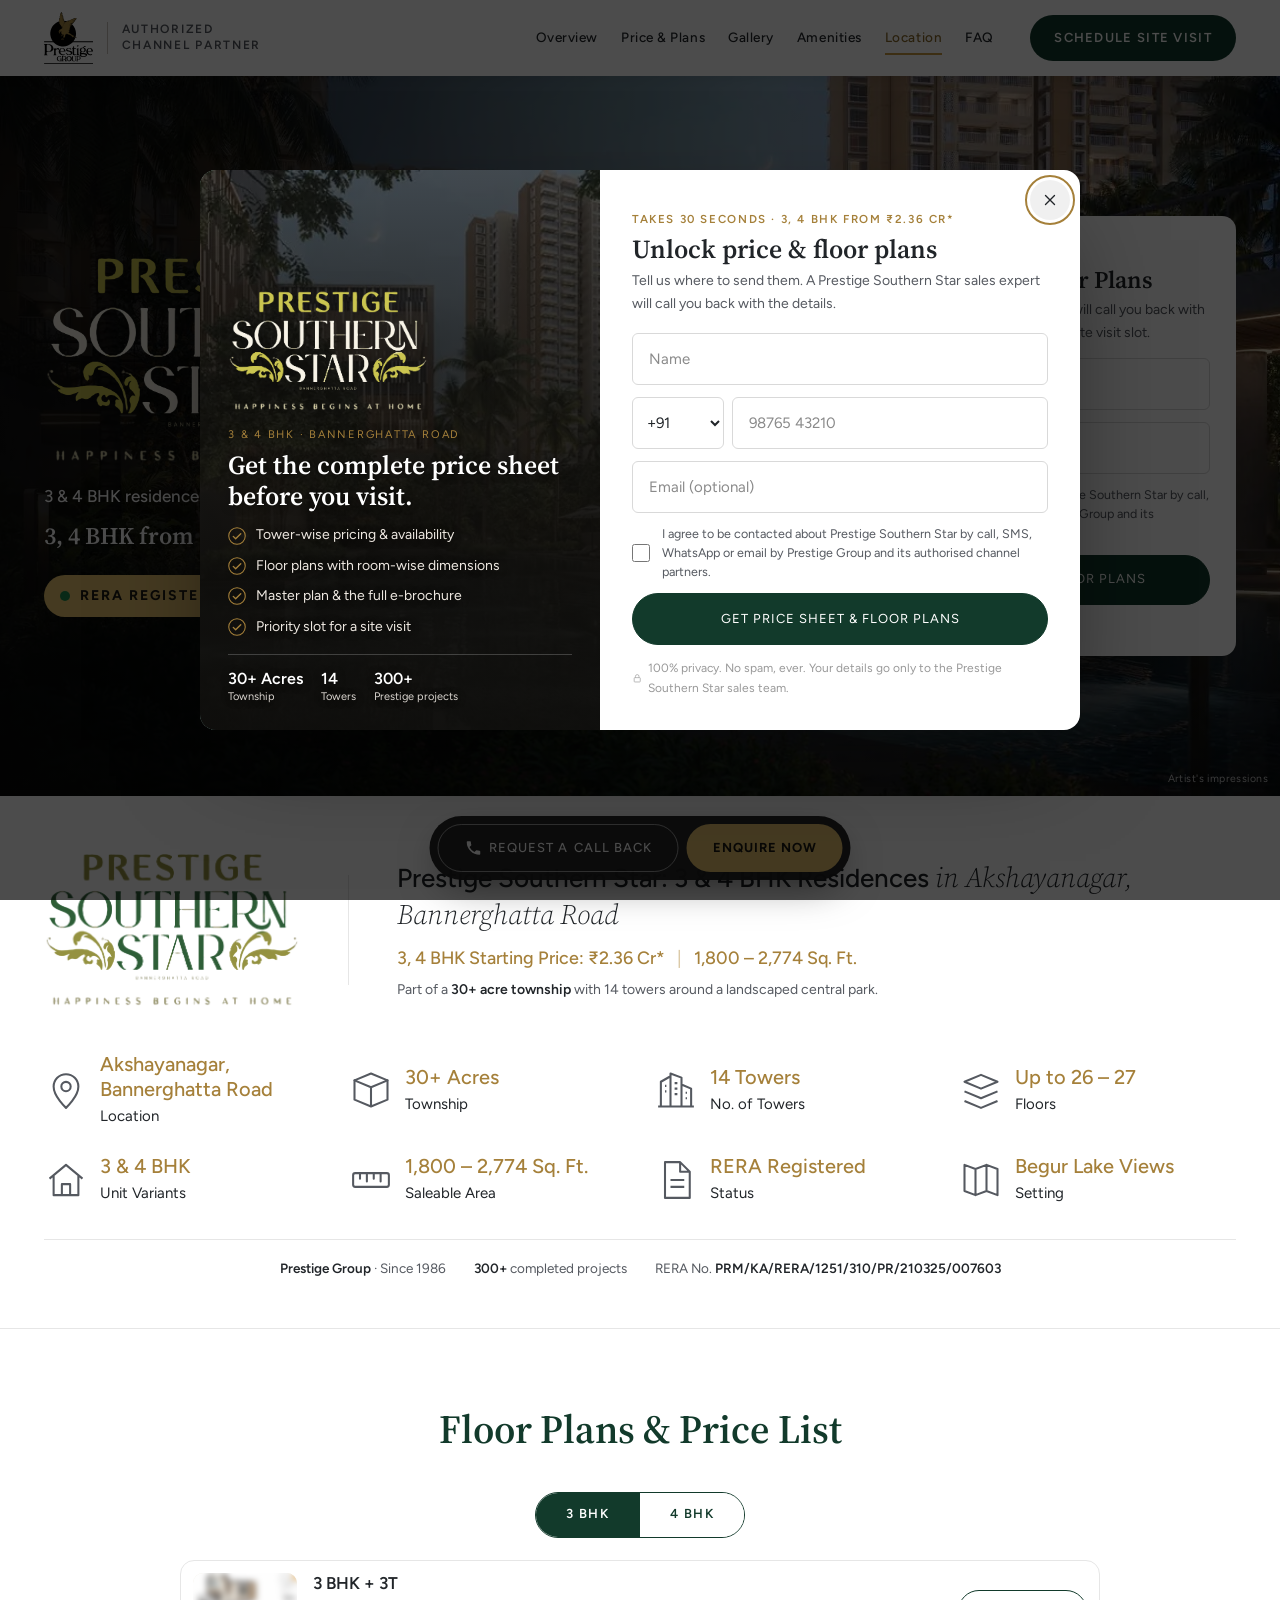
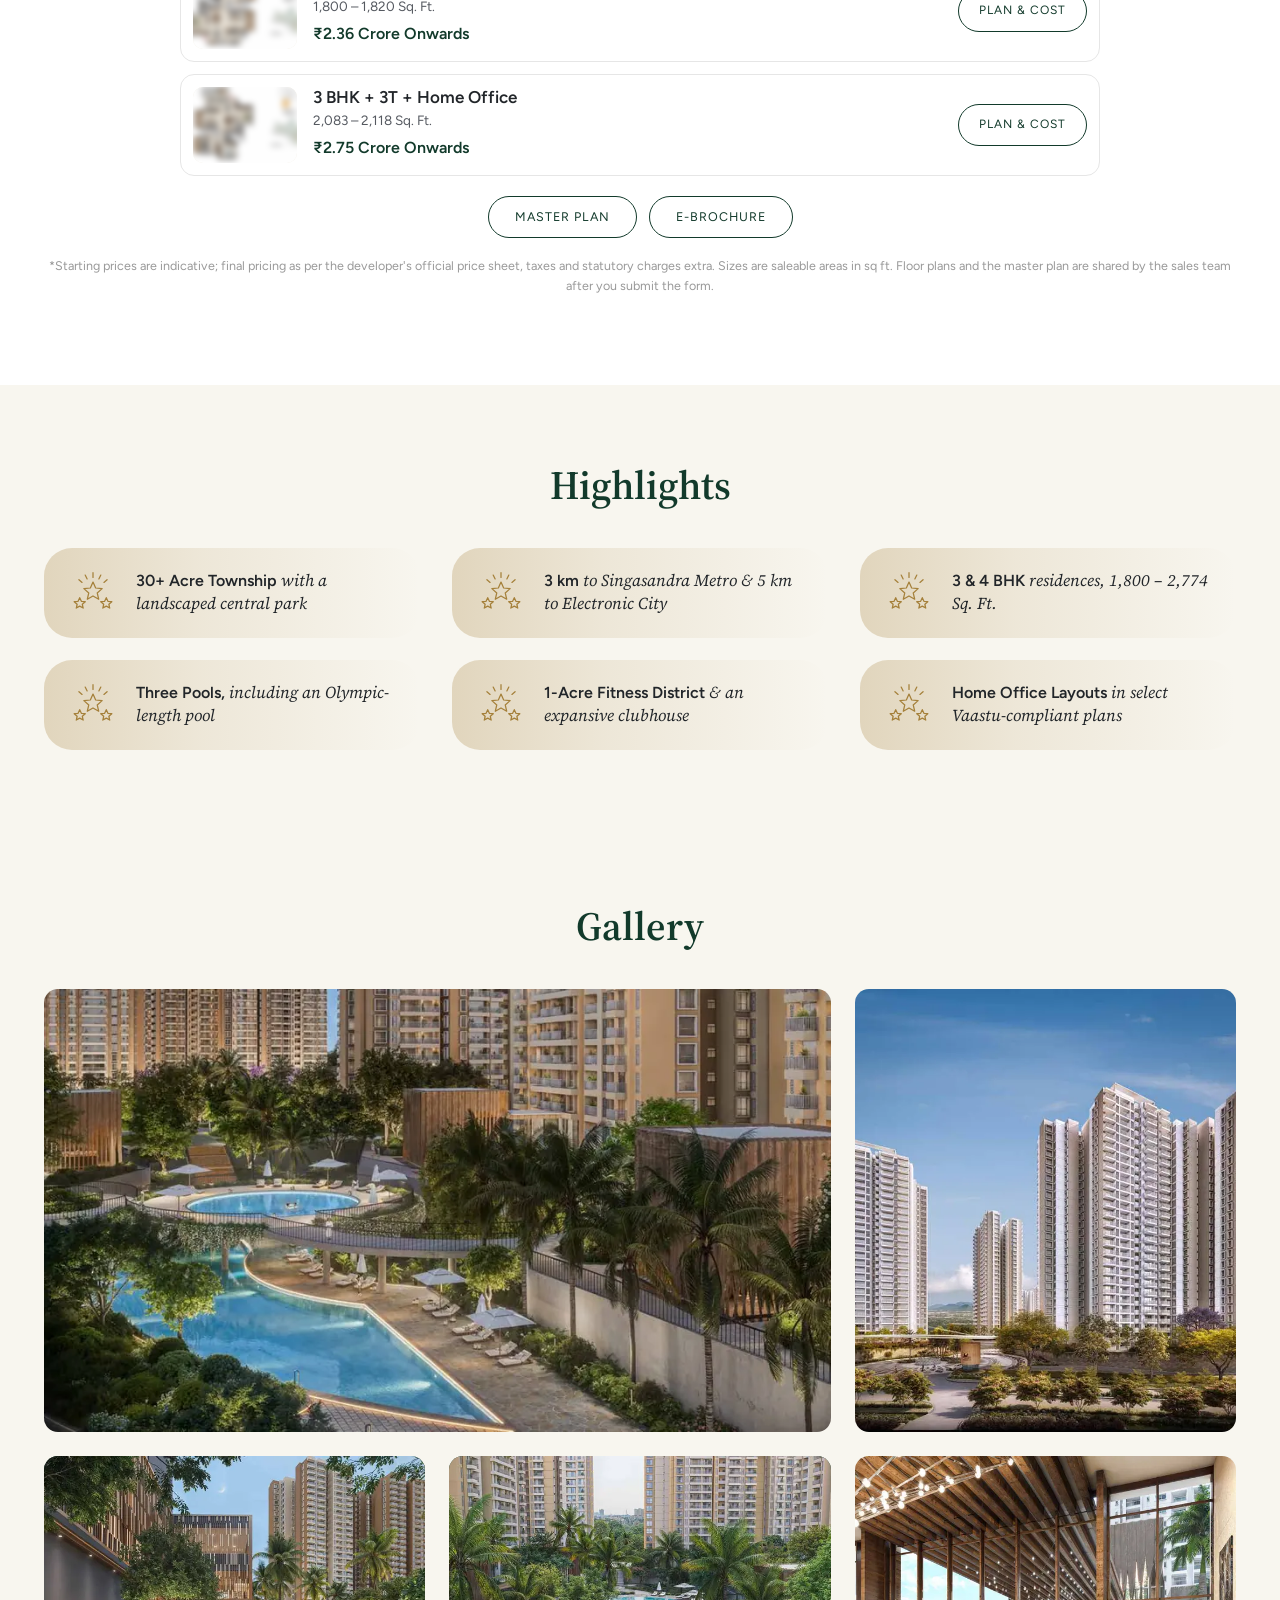
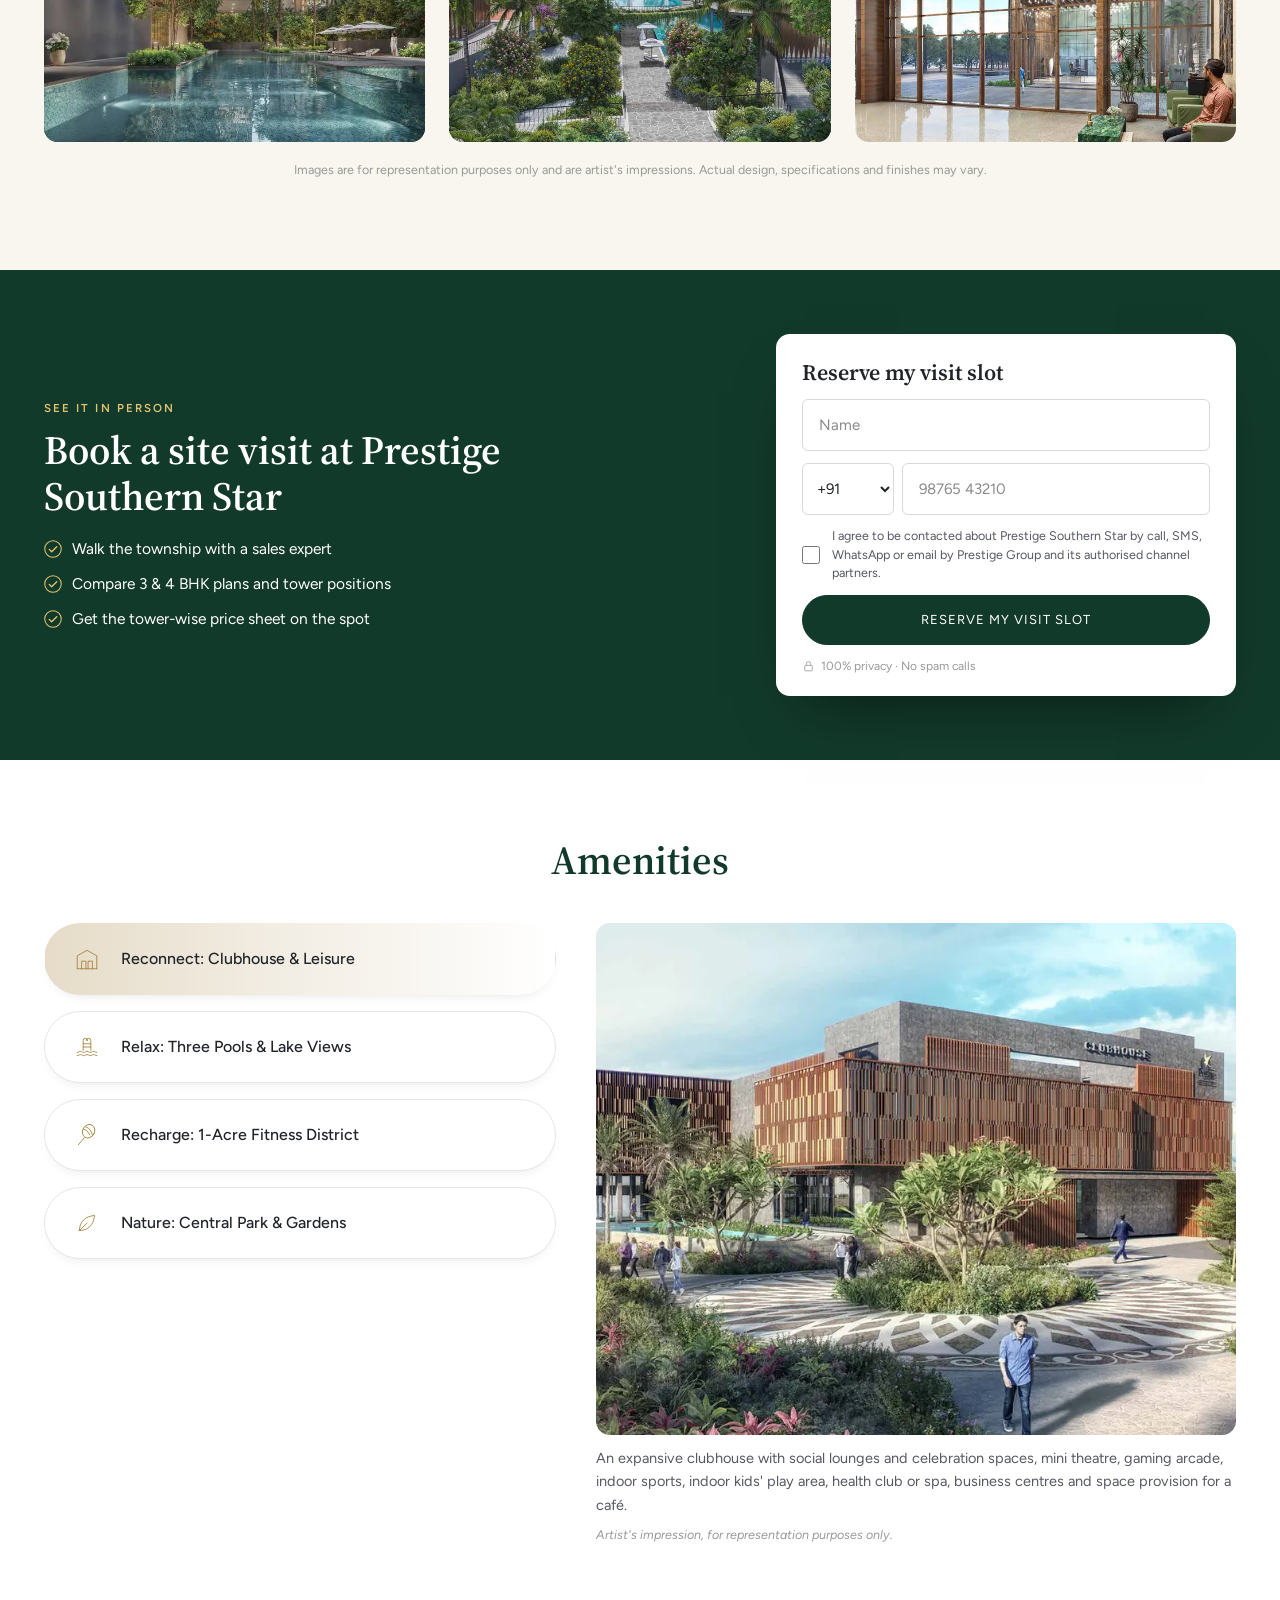
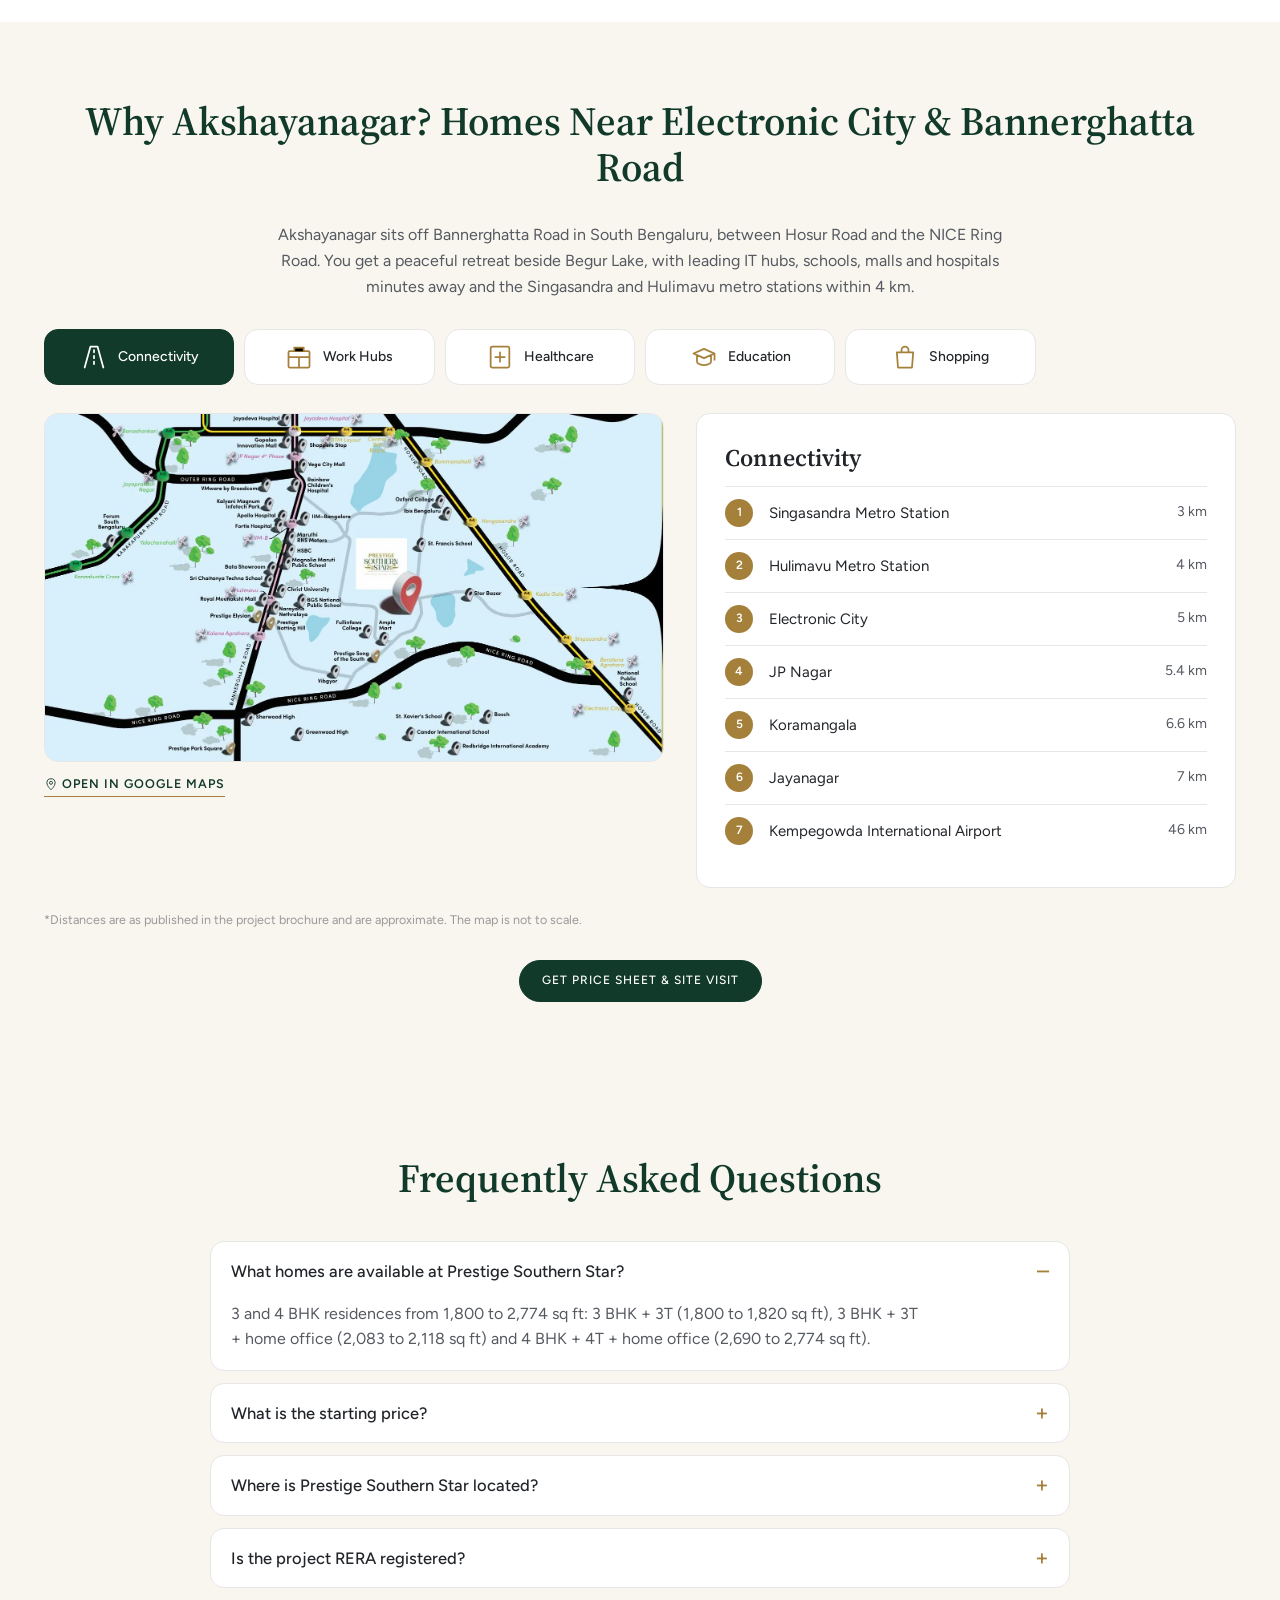
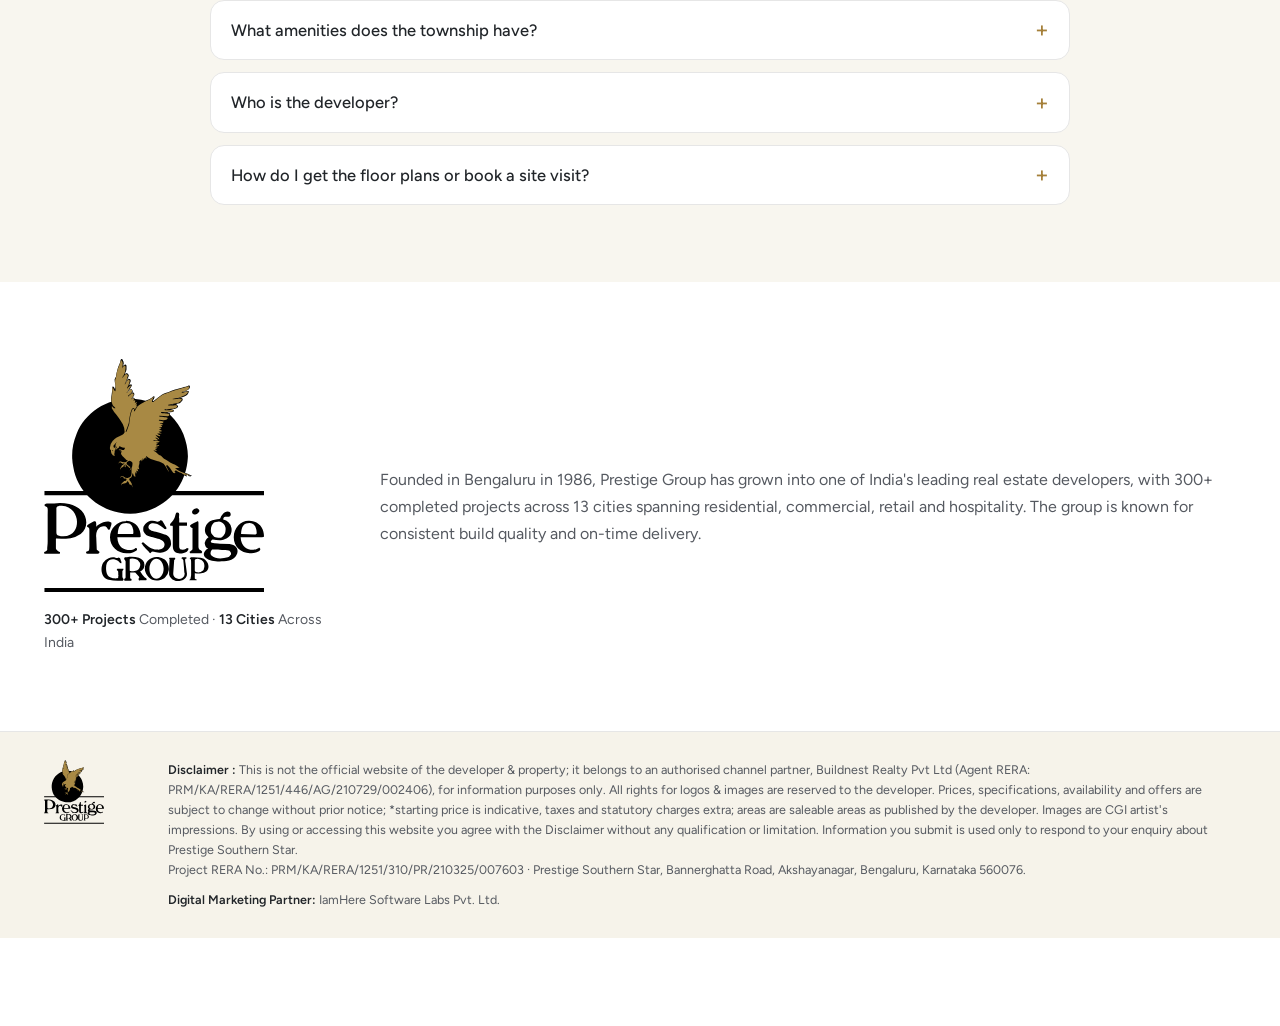
==== index.html @ 50185645 "Update configurations and pricing (3 units)" ====
<!DOCTYPE html>
<html lang="en-IN">
<head>
<meta charset="utf-8">
<meta name="viewport" content="width=device-width, initial-scale=1">
<title>Prestige Southern Star - Landing page</title>
<meta name="description" content="Prestige Southern Star: 3 and 4 BHK residences (1,800 – 2,774 sq ft) in a 30+ acre township at Akshayanagar, Bannerghatta Road, South Bengaluru. 14 towers, three pools and a one-acre fitness district. 3, 4 BHK from ₹2.36 Cr*. RERA registered.">
<meta name="theme-color" content="#123a2b">
<link rel="icon" type="image/png" sizes="32x32" href="assets/img/favicon-32x32.png">
<link rel="apple-touch-icon" sizes="180x180" href="assets/img/apple-touch-icon.png">
<meta property="og:type" content="website">
<meta property="og:title" content="Prestige Southern Star, Bannerghatta Road — 3 &amp; 4 BHK Residences">
<meta property="og:description" content="A 30+ acre township at Akshayanagar, Bannerghatta Road, by Prestige Group. 3, 4 BHK from ₹2.36 Cr*. RERA registered.">
<meta property="og:image" content="assets/img/hero-1.webp">
<meta name="twitter:card" content="summary_large_image">

<link rel="preconnect" href="https://fonts.googleapis.com">
<link rel="preconnect" href="https://fonts.gstatic.com" crossorigin>
<link href="https://fonts.googleapis.com/css2?family=Source+Serif+4:ital,opsz,wght@0,8..60,400;0,8..60,500;0,8..60,600;1,8..60,300;1,8..60,400&family=Figtree:wght@300;400;500;600&display=swap" rel="stylesheet">
<link rel="preload" as="image" href="assets/img/hero-1.webp">
<link rel="preload" as="image" href="assets/img/southern-star-logo-light-v12.webp">
<link rel="stylesheet" href="assets/css/styles.v12.css">

<script src="assets/js/config.js"></script>
<script>
  window.dataLayer = window.dataLayer || [];
  (function (id) {
    if (!id) return;
    (function(w,d,s,l,i){w[l]=w[l]||[];w[l].push({'gtm.start':new Date().getTime(),event:'gtm.js'});var f=d.getElementsByTagName(s)[0],j=d.createElement(s),dl=l!='dataLayer'?'&l='+l:'';j.async=true;j.src='https://www.googletagmanager.com/gtm.js?id='+i+dl;f.parentNode.insertBefore(j,f);})(window,document,'script','dataLayer',id);
  })(window.SS_CONFIG && window.SS_CONFIG.gtmId);
</script>

<script type="application/ld+json">
{
  "@context": "https://schema.org",
  "@type": "Residence",
  "name": "Prestige Southern Star",
  "description": "3 and 4 BHK residences by Prestige Group in a 30+ acre township at Akshayanagar, Bannerghatta Road, South Bengaluru.",
  "address": {"@type": "PostalAddress", "streetAddress": "Bannerghatta Road, Akshayanagar", "addressLocality": "Bengaluru", "addressRegion": "Karnataka", "postalCode": "560076", "addressCountry": "IN"}
}
</script>
<script type="application/ld+json">
{"@context": "https://schema.org", "@type": "FAQPage", "mainEntity": [{"@type": "Question", "name": "What homes are available at Prestige Southern Star?", "acceptedAnswer": {"@type": "Answer", "text": "3 and 4 BHK residences from 1,800 to 2,774 sq ft: 3 BHK + 3T (1,800 to 1,820 sq ft), 3 BHK + 3T + home office (2,083 to 2,118 sq ft) and 4 BHK + 4T + home office (2,690 to 2,774 sq ft)."}}, {"@type": "Question", "name": "What is the starting price?", "acceptedAnswer": {"@type": "Answer", "text": "3 BHK + 3T homes start at ₹2.36 Cr*, 3 BHK + 3T + home office at ₹2.75 Cr* and 4 BHK at ₹3.55 Cr*. Prices are indicative and exclude taxes and statutory charges. Ask for the tower-wise price sheet for the exact cost of a unit."}}, {"@type": "Question", "name": "Where is Prestige Southern Star located?", "acceptedAnswer": {"@type": "Answer", "text": "In Akshayanagar, off Bannerghatta Road, South Bengaluru. Singasandra Metro Station is 3 km away, Hulimavu Metro Station 4 km, Electronic City 5 km, JP Nagar 5.4 km and Koramangala 6.6 km, as per the project brochure."}}, {"@type": "Question", "name": "Is the project RERA registered?", "acceptedAnswer": {"@type": "Answer", "text": "Yes. The RERA registration number is PRM/KA/RERA/1251/310/PR/210325/007603."}}, {"@type": "Question", "name": "What amenities does the township have?", "acceptedAnswer": {"@type": "Answer", "text": "A landscaped central park, three swimming pools including an Olympic-length pool, an expansive clubhouse with a mini theatre and gaming arcade, and a one-acre fitness district with courts for tennis, badminton, squash, basketball and more."}}, {"@type": "Question", "name": "Who is the developer?", "acceptedAnswer": {"@type": "Answer", "text": "Prestige Estates Projects Limited (Prestige Group), founded in Bengaluru in 1986."}}, {"@type": "Question", "name": "How do I get the floor plans or book a site visit?", "acceptedAnswer": {"@type": "Answer", "text": "Submit the form on this page. The sales team will call you back, share the floor plans and price sheet, and fix a site visit slot that suits you."}}]}
</script>
</head>
<body>
<svg class="sprite" width="0" height="0" aria-hidden="true" focusable="false">
  <symbol id="i-pin" viewBox="0 0 24 24"><path d="M12 22s7-6.4 7-12a7 7 0 1 0-14 0c0 5.6 7 12 7 12z" fill="none" stroke="currentColor" stroke-width="1.5"/><circle cx="12" cy="10" r="2.6" fill="none" stroke="currentColor" stroke-width="1.5"/></symbol>
  <symbol id="i-phone" viewBox="0 0 24 24"><path fill="currentColor" d="M6.6 10.8a15.1 15.1 0 0 0 6.6 6.6l2.2-2.2c.3-.3.7-.4 1-.2 1.1.4 2.3.6 3.6.6.6 0 1 .4 1 1V20c0 .6-.4 1-1 1A17 17 0 0 1 3 4c0-.6.4-1 1-1h3.5c.6 0 1 .4 1 1 0 1.3.2 2.5.6 3.6.1.3 0 .7-.2 1z"/></symbol>
  <symbol id="i-wa" viewBox="0 0 24 24"><path fill="currentColor" d="M12 2a10 10 0 0 0-8.6 15.1L2 22l5-1.3A10 10 0 1 0 12 2zm0 18.2c-1.6 0-3.1-.4-4.4-1.2l-.3-.2-3 .8.8-2.9-.2-.3A8.2 8.2 0 1 1 12 20.2zm4.5-6.1c-.2-.1-1.5-.7-1.7-.8-.2-.1-.4-.1-.6.1l-.8 1c-.1.2-.3.2-.5.1a6.7 6.7 0 0 1-3.3-2.9c-.3-.4.2-.4.7-1.4.1-.2 0-.3 0-.5l-.8-1.8c-.2-.5-.4-.4-.6-.4h-.5c-.2 0-.5.1-.7.3-.2.3-.9.9-.9 2.2s.9 2.5 1 2.7c.1.2 1.8 2.8 4.4 3.9 1.6.7 2.3.8 3.1.6.5-.1 1.5-.6 1.7-1.2.2-.6.2-1.1.2-1.2-.1-.1-.3-.2-.5-.3z"/></symbol>
  <symbol id="i-lock" viewBox="0 0 24 24"><rect x="5" y="10" width="14" height="10" rx="1.5" fill="none" stroke="currentColor" stroke-width="1.5"/><path d="M8 10V7a4 4 0 0 1 8 0v3" fill="none" stroke="currentColor" stroke-width="1.5"/></symbol>
  <symbol id="i-check" viewBox="0 0 24 24"><circle cx="12" cy="12" r="11" fill="none" stroke="currentColor" stroke-width="1.4"/><path d="M7 12.5l3.2 3.2L17 9" fill="none" stroke="currentColor" stroke-width="1.8" stroke-linecap="round" stroke-linejoin="round"/></symbol>
  <symbol id="i-close" viewBox="0 0 24 24"><path d="M6 6l12 12M18 6L6 18" stroke="currentColor" stroke-width="1.8" stroke-linecap="round"/></symbol>
  <symbol id="i-school" viewBox="0 0 24 24"><path d="M3 9l9-4 9 4-9 4z M6 11v5c0 1.5 3 3 6 3s6-1.5 6-3v-5M21 9v6" fill="none" stroke="currentColor" stroke-width="1.5" stroke-linejoin="round"/></symbol>
  <symbol id="i-hospital" viewBox="0 0 24 24"><rect x="4" y="3" width="16" height="18" rx="1.5" fill="none" stroke="currentColor" stroke-width="1.5"/><path d="M12 8v8M8 12h8" stroke="currentColor" stroke-width="1.5" stroke-linecap="round"/></symbol>
  <symbol id="i-office" viewBox="0 0 24 24"><rect x="3" y="7" width="18" height="14" rx="1" fill="none" stroke="currentColor" stroke-width="1.5"/><path d="M8 7V4h8v3M3 12h18M12 12v9" stroke="currentColor" stroke-width="1.5"/></symbol>
  <symbol id="i-leisure" viewBox="0 0 24 24"><path d="M4 20c0-6 3.6-10 8-10s8 4 8 10M12 10V4M9 4h6" fill="none" stroke="currentColor" stroke-width="1.5" stroke-linecap="round" stroke-linejoin="round"/><path d="M4 20h16" stroke="currentColor" stroke-width="1.5" stroke-linecap="round"/></symbol>
  <symbol id="i-bag" viewBox="0 0 24 24"><path d="M5 8h14l-1 13H6z M9 8V6a3 3 0 0 1 6 0v2" fill="none" stroke="currentColor" stroke-width="1.5" stroke-linejoin="round"/></symbol>
  <symbol id="i-road" viewBox="0 0 24 24"><path d="M4 21L9 3h6l5 18M12 6v2M12 11v2M12 16v2" fill="none" stroke="currentColor" stroke-width="1.5" stroke-linecap="round" stroke-linejoin="round"/></symbol>
  <symbol id="i-stars" viewBox="0 0 64 64"><g fill="none" stroke="currentColor" stroke-width="1.6" stroke-linejoin="round" stroke-linecap="round"><path d="M32 18l3.4 7.6 8.3.8-6.3 5.5 1.9 8.1L32 35.8 24.7 40l1.9-8.1-6.3-5.5 8.3-.8z"/><path d="M15 38l2.1 4.6 5 .5-3.8 3.3 1.1 4.9L15 48.8l-4.4 2.5 1.1-4.9-3.8-3.3 5-.5zM49 38l2.1 4.6 5 .5-3.8 3.3 1.1 4.9L49 48.8l-4.4 2.5 1.1-4.9-3.8-3.3 5-.5z"/><path d="M32 6v6M22 9l2.5 5M42 9l-2.5 5M14 15l4 3.5M50 15l-4 3.5"/></g></symbol>
  <!-- key fact icons -->
  <symbol id="f-pin" viewBox="0 0 32 32"><g fill="none" stroke="currentColor" stroke-width="1.5" stroke-linejoin="round"><path d="M16 29s9-8.2 9-15.5a9 9 0 0 0-18 0C7 20.8 16 29 16 29z"/><circle cx="16" cy="13.5" r="3.4"/></g></symbol>
  <symbol id="f-area" viewBox="0 0 32 32"><g fill="none" stroke="currentColor" stroke-width="1.5" stroke-linecap="round" stroke-linejoin="round"><path d="M4 9l12-5 12 5-12 5z"/><path d="M4 9v14l12 5 12-5V9M16 14v14"/></g></symbol>
  <symbol id="f-units" viewBox="0 0 32 32"><g fill="none" stroke="currentColor" stroke-width="1.5" stroke-linejoin="round"><rect x="4" y="4" width="10" height="10" rx="1"/><rect x="18" y="4" width="10" height="10" rx="1"/><rect x="4" y="18" width="10" height="10" rx="1"/><rect x="18" y="18" width="10" height="10" rx="1"/></g></symbol>
  <symbol id="f-tower" viewBox="0 0 32 32"><g fill="none" stroke="currentColor" stroke-width="1.5" stroke-linejoin="round"><path d="M5 28V10l7-4v22M12 28V4l8 3v21M20 28V12l7 3v13M3 28h26"/><path d="M15 11h2M15 15h2M15 19h2M8 13h1M8 17h1M23 18h1M23 22h1"/></g></symbol>
  <symbol id="f-floors" viewBox="0 0 32 32"><g fill="none" stroke="currentColor" stroke-width="1.5" stroke-linejoin="round"><path d="M4 24l12 5 12-5M4 17l12 5 12-5M4 10l12-5 12 5-12 5z"/></g></symbol>
  <symbol id="f-home" viewBox="0 0 32 32"><g fill="none" stroke="currentColor" stroke-width="1.5" stroke-linejoin="round"><path d="M4 15L16 5l12 10M7 13v14h18V13"/><path d="M13 27v-8h6v8"/></g></symbol>
  <symbol id="f-crane" viewBox="0 0 32 32"><g fill="none" stroke="currentColor" stroke-width="1.5" stroke-linejoin="round" stroke-linecap="round"><path d="M9 29V5M5 29h10M9 5h19M9 9l4-4M28 5v6M26 11h4v4h-4z"/><path d="M9 13l4-4M9 17l4-4"/></g></symbol>
  <symbol id="f-key" viewBox="0 0 32 32"><g fill="none" stroke="currentColor" stroke-width="1.5" stroke-linejoin="round" stroke-linecap="round"><circle cx="11" cy="12" r="6"/><path d="M15.5 16.5L28 29M22 23l3-3M25 26l3-3"/></g></symbol>
  <symbol id="f-ruler" viewBox="0 0 32 32"><g fill="none" stroke="currentColor" stroke-width="1.5" stroke-linejoin="round" stroke-linecap="round"><rect x="3" y="11" width="26" height="10" rx="1.5"/><path d="M8 11v4M13 11v6M18 11v4M23 11v6"/></g></symbol>
  <symbol id="f-cal" viewBox="0 0 32 32"><g fill="none" stroke="currentColor" stroke-width="1.5" stroke-linejoin="round"><rect x="4" y="7" width="24" height="21" rx="2"/><path d="M4 13h24M10 4v6M22 4v6"/></g></symbol>
  <symbol id="f-doc" viewBox="0 0 32 32"><g fill="none" stroke="currentColor" stroke-width="1.5" stroke-linejoin="round"><path d="M8 3h11l7 7v19H8z M19 3v7h7"/><path d="M12 16h10M12 21h10"/></g></symbol>
  <symbol id="f-plan" viewBox="0 0 32 32"><g fill="none" stroke="currentColor" stroke-width="1.5" stroke-linejoin="round" stroke-linecap="round"><path d="M4 5l8 3 8-3 8 3v19l-8-3-8 3-8-3z M12 8v19M20 5v19"/></g></symbol>
  <!-- amenity icons -->
  <symbol id="a-pool" viewBox="0 0 48 48"><g fill="none" stroke="currentColor" stroke-width="1.6" stroke-linecap="round"><path d="M17 30V12a4 4 0 0 1 8 0M31 30V12a4 4 0 0 0-8 0M17 18h14M17 24h14"/><path d="M6 34c3 0 3-2 6-2s3 2 6 2 3-2 6-2 3 2 6 2 3-2 6-2 3 2 6 2M6 40c3 0 3-2 6-2s3 2 6 2 3-2 6-2 3 2 6 2 3-2 6-2 3 2 6 2"/></g></symbol>
  <symbol id="a-sport" viewBox="0 0 48 48"><g fill="none" stroke="currentColor" stroke-width="1.6" stroke-linecap="round"><ellipse cx="27" cy="17" rx="11" ry="13" transform="rotate(30 27 17)"/><path d="M19 29L8 42M22 9c6 2 11 8 12 15M18 13c4 1 9 5 11 11"/></g></symbol>
  <symbol id="a-club" viewBox="0 0 48 48"><g fill="none" stroke="currentColor" stroke-width="1.6" stroke-linecap="round" stroke-linejoin="round"><path d="M6 42V18l18-10 18 10v24M6 42h36M14 42V28h8v14M26 42V28h8v14"/></g></symbol>
  <symbol id="a-leaf" viewBox="0 0 48 48"><g fill="none" stroke="currentColor" stroke-width="1.6" stroke-linecap="round" stroke-linejoin="round"><path d="M10 38c0-16 10-26 28-28-2 18-12 28-28 28zm0 0l14-14"/></g></symbol>
  <symbol id="a-kids" viewBox="0 0 48 48"><g fill="none" stroke="currentColor" stroke-width="1.6" stroke-linecap="round" stroke-linejoin="round"><path d="M8 42l6-28h20l6 28M14 14l20 28M34 14L14 42"/><path d="M4 42h40"/></g></symbol>
</svg>
<a class="skip" href="#main">Skip to content</a>

<!-- ============ HEADER ============ -->
<header class="site-header" id="top">
  <div class="wrap header-inner">
    <a class="brand brand-lockup" href="#top" aria-label="Prestige Group, authorised channel partner, back to top">
      <img class="brand-logo" src="assets/img/prestige-logo.svg" width="48" height="51" alt="Prestige Group">
      <span class="brand-sep" aria-hidden="true"></span>
      <span class="brand-cp">Authorized<br>Channel Partner</span>
    </a>
    <nav class="site-nav" id="site-nav" aria-label="Page sections">
      <a href="#intro">Overview</a>
      <a href="#pricing">Price &amp; Plans</a>
      <a href="#gallery">Gallery</a>
      <a href="#amenities">Amenities</a>
      <a href="#location">Location</a>
      <a href="#faq">FAQ</a>
    </nav>
    <button class="nav-toggle" type="button" aria-controls="site-nav" aria-expanded="false" aria-label="Open menu"><span></span><span></span><span></span></button>
    <a class="phone-pill js-phone js-needs-phone" href="#" data-cta="header_call" hidden>
      <span class="flag" aria-hidden="true"><i></i><i></i><i></i></span>
      <span>+91 <span class="js-phone-text"></span></span>
    </a>
    <button class="hdr-visit js-open-enquiry" type="button" data-cta="header_site_visit" data-intent="site_visit"><span class="hv-long">Schedule Site Visit</span><span class="hv-short">Book Visit</span></button>
  </div>
</header>

<main id="main">

<!-- ============ BANNER ============ -->
<section class="banner hero" id="hero" aria-label="Prestige Southern Star">
  <img class="hero-slide" src="assets/img/hero-1.webp" srcset="assets/img/hero-1-900.webp 900w, assets/img/hero-1.webp 1804w" sizes="100vw" width="1804" height="1004" alt="Pool court and towers at Prestige Southern Star, artist's impression" fetchpriority="high">
  <img class="hero-slide" src="assets/img/hero-2.webp" srcset="assets/img/hero-2-900.webp 900w, assets/img/hero-2.webp 1920w" sizes="100vw" width="1920" height="1068" alt="Towers of Prestige Southern Star, artist's impression" loading="lazy">
  <img class="hero-slide" src="assets/img/hero-3.webp" srcset="assets/img/hero-3-900.webp 900w, assets/img/hero-3.webp 1803w" sizes="100vw" width="1803" height="1004" alt="Landscaped walkway between the towers, artist's impression" loading="lazy">
  <p class="hero-rep">Artist's impressions</p>
  <div class="hero-shade" aria-hidden="true"></div>
  <div class="wrap hero-grid">
    <div class="hero-copy">
      <div class="hero-mark hero-lockup"><img class="ss-logo ss-logo-hero" src="assets/img/southern-star-logo-light-v12.webp" width="1038" height="633" alt="Prestige Southern Star, Akshayanagar, Bannerghatta Road"></div>
      <p class="hero-line">3 &amp; 4 BHK residences · Akshayanagar, Bannerghatta Road</p>
      <p class="hero-price">3, 4 BHK from ₹2.36 Cr* · 1,800 – 2,774 Sq. Ft.</p>
      <p class="hero-eoi"><span class="hero-eoi-dot" aria-hidden="true"></span>RERA Registered · 30+ Acre Township</p>
    </div>
    <div class="hero-form">
      <p class="hf-tag">Takes 30 seconds</p>
      <p class="form-title">Get Price Sheet &amp; Floor Plans</p>
      <p class="form-lede">Share your details and a sales expert will call you back with tower-wise pricing, floor plans and a site visit slot.</p>
      <div class="js-form-slot" data-form-id="hero" data-submit-label="Get Price Sheet &amp; Floor Plans"></div>
      <p class="assure"><svg aria-hidden="true" width="13" height="13"><use href="#i-lock"/></svg> 100% privacy · No spam calls</p>
    </div>
  </div>
</section>

<!-- ============ INTRO + KEY FACTS ============ -->
<section class="intro-band" id="intro" aria-labelledby="hero-title">
  <div class="wrap">
    <div class="intro-top">
      <div class="intro-logo"><img class="ss-logo ss-logo-intro" src="assets/img/southern-star-logo-v12.webp" width="1038" height="633" alt="Prestige Southern Star logo"></div>
      <div class="intro-text">
        <h1 id="hero-title">Prestige Southern Star: 3 &amp; 4 BHK Residences <em>in Akshayanagar, Bannerghatta Road</em></h1>
        <p class="intro-price">3, 4 BHK Starting Price: ₹2.36 Cr* <i aria-hidden="true">|</i> 1,800 – 2,774 Sq. Ft.</p>
        <p class="intro-aka">Part of a <strong>30+ acre township</strong> with 14 towers around a landscaped central park.</p>
      </div>
    </div>
    <ul class="kf-grid">
      <li><svg aria-hidden="true" width="44" height="44"><use href="#f-pin"/></svg><div><strong>Akshayanagar, Bannerghatta Road</strong><span>Location</span></div></li>
      <li><svg aria-hidden="true" width="44" height="44"><use href="#f-area"/></svg><div><strong>30+ Acres</strong><span>Township</span></div></li>
      <li><svg aria-hidden="true" width="44" height="44"><use href="#f-tower"/></svg><div><strong>14 Towers</strong><span>No. of Towers</span></div></li>
      <li><svg aria-hidden="true" width="44" height="44"><use href="#f-floors"/></svg><div><strong>Up to 26 – 27</strong><span>Floors</span></div></li>
      <li><svg aria-hidden="true" width="44" height="44"><use href="#f-home"/></svg><div><strong>3 &amp; 4 BHK</strong><span>Unit Variants</span></div></li>
      <li><svg aria-hidden="true" width="44" height="44"><use href="#f-ruler"/></svg><div><strong>1,800 – 2,774 Sq. Ft.</strong><span>Saleable Area</span></div></li>
      <li><svg aria-hidden="true" width="44" height="44"><use href="#f-doc"/></svg><div><strong>RERA Registered</strong><span>Status</span></div></li>
      <li><svg aria-hidden="true" width="44" height="44"><use href="#f-plan"/></svg><div><strong>Begur Lake Views</strong><span>Setting</span></div></li>
    </ul>
    <p class="ss-trust"><span><strong>Prestige Group</strong> · Since 1986</span><span><strong>300+</strong> completed projects</span><span>RERA No. <strong>PRM/KA/RERA/1251/310/PR/210325/007603</strong></span></p>
  </div>
</section>

<!-- ============ FLOOR PLANS & PRICE LIST ============ -->
<section class="section pricing" id="pricing" aria-labelledby="pricing-title">
  <div class="wrap">
    <h2 id="pricing-title" class="display center">Floor Plans &amp; Price List</h2>
    <div class="seg" role="tablist" aria-label="Configuration">
      <button class="seg-tab is-active" type="button" role="tab" aria-selected="true" aria-controls="cfg-3bhk" id="tab-3bhk" data-cta="pricing_tab_3bhk">3 BHK</button>
      <button class="seg-tab" type="button" role="tab" aria-selected="false" aria-controls="cfg-4bhk" id="tab-4bhk" data-cta="pricing_tab_4bhk">4 BHK</button>
    </div>
    <div class="cr-list" id="cfg-3bhk" role="tabpanel" aria-labelledby="tab-3bhk">
        <div class="cr">
          <button class="cr-img js-open-enquiry" type="button" data-cta="pricing_3bhk3t_img" data-intent="floor_plan" data-config="3 BHK + 3T" aria-label="Get the 3 BHK + 3T floor plan"><img src="assets/img/plan-3bhk-premia.webp" width="900" height="550" loading="lazy" decoding="async" alt=""></button>
          <div class="cr-txt"><h3>3 BHK + 3T</h3><p>1,800 – 1,820 Sq. Ft.</p><p class="cr-price amt">₹2.36 Crore Onwards</p></div>
          <button class="btn-outline js-open-enquiry" type="button" data-cta="pricing_3bhk3t" data-intent="floor_plan" data-config="3 BHK + 3T">Plan &amp; Cost</button>
        </div>
        <div class="cr">
          <button class="cr-img js-open-enquiry" type="button" data-cta="pricing_3bhk3tho_img" data-intent="floor_plan" data-config="3 BHK + 3T + Home Office" aria-label="Get the 3 BHK + 3T + Home Office floor plan"><img src="assets/img/plan-3bhk-ultima.webp" width="900" height="550" loading="lazy" decoding="async" alt=""></button>
          <div class="cr-txt"><h3>3 BHK + 3T + Home Office</h3><p>2,083 – 2,118 Sq. Ft.</p><p class="cr-price amt">₹2.75 Crore Onwards</p></div>
          <button class="btn-outline js-open-enquiry" type="button" data-cta="pricing_3bhk3tho" data-intent="floor_plan" data-config="3 BHK + 3T + Home Office">Plan &amp; Cost</button>
        </div>
    </div>
    <div class="cr-list" id="cfg-4bhk" role="tabpanel" aria-labelledby="tab-4bhk" hidden>
        <div class="cr">
          <button class="cr-img js-open-enquiry" type="button" data-cta="pricing_4bhk4tho_img" data-intent="floor_plan" data-config="4 BHK + 4T + Home Office" aria-label="Get the 4 BHK + 4T + Home Office floor plan"><img src="assets/img/plan-4bhk.webp" width="900" height="550" loading="lazy" decoding="async" alt=""></button>
          <div class="cr-txt"><h3>4 BHK + 4T + Home Office</h3><p>2,690 – 2,774 Sq. Ft.</p><p class="cr-price amt">₹3.55 Crore Onwards</p></div>
          <button class="btn-outline js-open-enquiry" type="button" data-cta="pricing_4bhk4tho" data-intent="floor_plan" data-config="4 BHK + 4T + Home Office">Plan &amp; Cost</button>
        </div>
    </div>
    <div class="cr-links">
      <button class="btn-outline js-open-enquiry" type="button" data-cta="pricing_master" data-intent="price">Master Plan</button>
      <button class="btn-outline js-open-enquiry" type="button" data-cta="pricing_brochure" data-intent="brochure">E-Brochure</button>
    </div>
    <p class="fineprint center">*Starting prices are indicative; final pricing as per the developer's official price sheet, taxes and statutory charges extra. Sizes are saleable areas in sq ft. Floor plans and the master plan are shared by the sales team after you submit the form.</p>
  </div>
</section>

<!-- ============ HIGHLIGHTS ============ -->
<section class="section highlights" id="highlights" aria-labelledby="hl-title">
  <div class="wrap">
    <h2 id="hl-title" class="display center">Highlights</h2>
    <ul class="hl-grid">
      <li><svg aria-hidden="true" width="58" height="58"><use href="#i-stars"/></svg><p><strong>30+ Acre Township</strong> <em>with a landscaped central park</em></p></li>
      <li><svg aria-hidden="true" width="58" height="58"><use href="#i-stars"/></svg><p><strong>3 km</strong> <em>to Singasandra Metro &amp; 5 km to Electronic City</em></p></li>
      <li><svg aria-hidden="true" width="58" height="58"><use href="#i-stars"/></svg><p><strong>3 &amp; 4 BHK</strong> <em>residences, 1,800 – 2,774 Sq. Ft.</em></p></li>
      <li><svg aria-hidden="true" width="58" height="58"><use href="#i-stars"/></svg><p><strong>Three Pools,</strong> <em>including an Olympic-length pool</em></p></li>
      <li><svg aria-hidden="true" width="58" height="58"><use href="#i-stars"/></svg><p><strong>1-Acre Fitness District</strong> <em>&amp; an expansive clubhouse</em></p></li>
      <li><svg aria-hidden="true" width="58" height="58"><use href="#i-stars"/></svg><p><strong>Home Office Layouts</strong> <em>in select Vaastu-compliant plans</em></p></li>
    </ul>
  </div>
</section>

<!-- ============ GALLERY ============ -->
<section class="section gallery-sec" id="gallery" aria-labelledby="gallery-title">
  <div class="wrap">
    <h2 id="gallery-title" class="display center">Gallery</h2>
    <div class="g-grid">
      <button class="js-lightbox" type="button" data-full="assets/img/g-central.webp" data-caption="Central amenities view · Artist's impression"><img src="assets/img/g-central-900.webp" width="900" height="506" loading="lazy" decoding="async" alt="Central amenities court with pools, artist's impression"></button>
      <button class="js-lightbox" type="button" data-full="assets/img/g-entrance.webp" data-caption="Entrance view · Artist's impression"><img src="assets/img/g-entrance-900.webp" width="900" height="506" loading="lazy" decoding="async" alt="Entrance view of the towers, artist's impression"></button>
      <button class="js-lightbox" type="button" data-full="assets/img/g-pool.webp" data-caption="Swimming pool view · Artist's impression"><img src="assets/img/g-pool-900.webp" width="900" height="506" loading="lazy" decoding="async" alt="Swimming pool with the towers behind, artist's impression"></button>
      <button class="js-lightbox" type="button" data-full="assets/img/g-landscape.webp" data-caption="Central landscape view · Artist's impression"><img src="assets/img/g-landscape-900.webp" width="900" height="506" loading="lazy" decoding="async" alt="Central landscape between the towers, artist's impression"></button>
      <button class="js-lightbox" type="button" data-full="assets/img/g-lobby.webp" data-caption="Triple-height entrance lobby · Artist's impression"><img src="assets/img/g-lobby-900.webp" width="900" height="506" loading="lazy" decoding="async" alt="Triple-height entrance lobby, artist's impression"></button>
    </div>
    <p class="fineprint center">Images are for representation purposes only and are artist's impressions. Actual design, specifications and finishes may vary.</p>
  </div>
</section>

<!-- ============ SITE VISIT BAND ============ -->
<section class="ss-visit" id="site-visit" aria-labelledby="visit-title">
  <div class="wrap ss-visit-grid">
    <div class="ss-visit-copy">
      <p class="ss-eyebrow">See it in person</p>
      <h2 id="visit-title" class="display">Book a site visit at Prestige Southern Star</h2>
      <ul class="ss-ticks">
        <li><svg aria-hidden="true" width="18" height="18"><use href="#i-check"/></svg>Walk the township with a sales expert</li>
        <li><svg aria-hidden="true" width="18" height="18"><use href="#i-check"/></svg>Compare 3 &amp; 4 BHK plans and tower positions</li>
        <li><svg aria-hidden="true" width="18" height="18"><use href="#i-check"/></svg>Get the tower-wise price sheet on the spot</li>
      </ul>
    </div>
    <div class="ss-visit-form">
      <p class="form-title">Reserve my visit slot</p>
      <div class="js-form-slot" data-form-id="visit" data-submit-label="Reserve My Visit Slot"></div>
      <p class="assure"><svg aria-hidden="true" width="13" height="13"><use href="#i-lock"/></svg> 100% privacy · No spam calls</p>
    </div>
  </div>
</section>

<!-- ============ AMENITIES ============ -->
<section class="section amenities" id="amenities" aria-labelledby="amenities-title">
  <div class="wrap">
    <h2 id="amenities-title" class="display center">Amenities</h2>
    <div class="am-split">
      <ul class="am-tabs" role="tablist" aria-label="Amenity groups">
        <li><button class="am-tab is-active" type="button" role="tab" aria-selected="true" data-target="am-club"><span class="am-ic"><svg aria-hidden="true" width="26" height="26"><use href="#a-club"/></svg></span>Reconnect: Clubhouse &amp; Leisure</button></li>
        <li><button class="am-tab" type="button" role="tab" aria-selected="false" data-target="am-relax"><span class="am-ic"><svg aria-hidden="true" width="26" height="26"><use href="#a-pool"/></svg></span>Relax: Three Pools &amp; Lake Views</button></li>
        <li><button class="am-tab" type="button" role="tab" aria-selected="false" data-target="am-sport"><span class="am-ic"><svg aria-hidden="true" width="26" height="26"><use href="#a-sport"/></svg></span>Recharge: 1-Acre Fitness District</button></li>
        <li><button class="am-tab" type="button" role="tab" aria-selected="false" data-target="am-green"><span class="am-ic"><svg aria-hidden="true" width="26" height="26"><use href="#a-leaf"/></svg></span>Nature: Central Park &amp; Gardens</button></li>
      </ul>
      <div class="am-panels">
        <figure class="am-panel is-active" id="am-club" role="tabpanel"><img src="assets/img/amenity-club.webp" width="1400" height="644" loading="lazy" decoding="async" alt="Clubhouse at Prestige Southern Star, artist's impression"><figcaption>An expansive clubhouse with social lounges and celebration spaces, mini theatre, gaming arcade, indoor sports, indoor kids' play area, health club or spa, business centres and space provision for a café. <span class="am-rep">Artist's impression, for representation purposes only.</span></figcaption></figure>
        <figure class="am-panel" id="am-relax" role="tabpanel" hidden><img src="assets/img/amenity-pool.webp" width="1400" height="699" loading="lazy" decoding="async" alt="Pool deck with the Olympic-length pool, artist's impression"><figcaption>An Olympic-length pool, a temperature-controlled pool with deck and a kids' pool with a glass floor, with views of Begur Lake and triple-height lobbies flanked by water bodies. <span class="am-rep">Artist's impression, for representation purposes only.</span></figcaption></figure>
        <figure class="am-panel" id="am-sport" role="tabpanel" hidden><img src="assets/img/amenity-sport.webp" width="1252" height="705" loading="lazy" decoding="async" alt="Sports courts set in tree cover, artist's impression"><figcaption>Badminton, squash and table tennis, tennis, basketball, volleyball, mini football and a cricket pitch, yoga and aerobics room, skating rink, outdoor gymnasium and a cycling track. <span class="am-rep">Artist's impression, for representation purposes only.</span></figcaption></figure>
        <figure class="am-panel" id="am-green" role="tabpanel" hidden><img src="assets/img/amenity-green.webp" width="1252" height="705" loading="lazy" decoding="async" alt="Central landscape between the towers, artist's impression"><figcaption>A landscaped central park, walking trails and jogging tracks, community vegetable gardens, sand park, pet park, senior citizen park and an amphitheatre. <span class="am-rep">Artist's impression, for representation purposes only.</span></figcaption></figure>
      </div>
    </div>
  </div>
</section>

<!-- ============ LOCATION ============ -->
<section class="section location" id="location" aria-labelledby="loc-title">
  <div class="wrap">
    <h2 id="loc-title" class="display center">Why Akshayanagar? Homes Near Electronic City &amp; Bannerghatta Road</h2>
    <p class="loc-intro">Akshayanagar sits off Bannerghatta Road in South Bengaluru, between Hosur Road and the NICE Ring Road. You get a peaceful retreat beside Begur Lake, with leading IT hubs, schools, malls and hospitals minutes away and the Singasandra and Hulimavu metro stations within 4 km.</p>
    <ul class="loc-tabs" role="tablist" aria-label="Landmark categories"><li><button class="loc-tab is-active" type="button" role="tab" aria-selected="true" data-target="loc-conn"><svg aria-hidden="true" width="28" height="28"><use href="#i-road"/></svg><span>Connectivity</span></button></li><li><button class="loc-tab" type="button" role="tab" aria-selected="false" data-target="loc-it"><svg aria-hidden="true" width="28" height="28"><use href="#i-office"/></svg><span>Work Hubs</span></button></li><li><button class="loc-tab" type="button" role="tab" aria-selected="false" data-target="loc-health"><svg aria-hidden="true" width="28" height="28"><use href="#i-hospital"/></svg><span>Healthcare</span></button></li><li><button class="loc-tab" type="button" role="tab" aria-selected="false" data-target="loc-edu"><svg aria-hidden="true" width="28" height="28"><use href="#i-school"/></svg><span>Education</span></button></li><li><button class="loc-tab" type="button" role="tab" aria-selected="false" data-target="loc-shop"><svg aria-hidden="true" width="28" height="28"><use href="#i-bag"/></svg><span>Shopping</span></button></li></ul>
    <div class="loc-split">
      <figure class="loc-map">
        <button class="js-lightbox" type="button" data-full="assets/img/location-map.webp" data-caption="Location map · Not to scale"><img src="assets/img/location-map.webp" width="1540" height="865" loading="lazy" decoding="async" alt="Location map showing Prestige Southern Star between Bannerghatta Road, Hosur Road and NICE Ring Road"></button>
        <p class="ss-maplink"><a href="https://www.google.com/maps/search/?api=1&amp;query=Prestige+Southern+Star+Akshayanagar+Bengaluru" target="_blank" rel="noopener" data-cta="loc_directions"><svg aria-hidden="true" width="14" height="14"><use href="#i-pin"/></svg>&nbsp;Open in Google Maps</a></p>
      </figure>
      <div class="loc-panels"><div class="loc-panel is-active" id="loc-conn" role="tabpanel"><h3>Connectivity</h3><ul class="loc-items"><li><span class="loc-no">1</span><span class="loc-name">Singasandra Metro Station</span><span class="loc-time">3 km</span></li><li><span class="loc-no">2</span><span class="loc-name">Hulimavu Metro Station</span><span class="loc-time">4 km</span></li><li><span class="loc-no">3</span><span class="loc-name">Electronic City</span><span class="loc-time">5 km</span></li><li><span class="loc-no">4</span><span class="loc-name">JP Nagar</span><span class="loc-time">5.4 km</span></li><li><span class="loc-no">5</span><span class="loc-name">Koramangala</span><span class="loc-time">6.6 km</span></li><li><span class="loc-no">6</span><span class="loc-name">Jayanagar</span><span class="loc-time">7 km</span></li><li><span class="loc-no">7</span><span class="loc-name">Kempegowda International Airport</span><span class="loc-time">46 km</span></li></ul></div><div class="loc-panel" id="loc-it" role="tabpanel" hidden><h3>Work Hubs</h3><ul class="loc-items"><li><span class="loc-no">8</span><span class="loc-name">Infosys</span><span class="loc-time">Nearby</span></li><li><span class="loc-no">9</span><span class="loc-name">Wipro</span><span class="loc-time">Nearby</span></li><li><span class="loc-no">10</span><span class="loc-name">Honeywell</span><span class="loc-time">Nearby</span></li><li><span class="loc-no">11</span><span class="loc-name">VMware by Broadcom</span><span class="loc-time">Nearby</span></li><li><span class="loc-no">12</span><span class="loc-name">Kalyani Magnum Infotech Park</span><span class="loc-time">Nearby</span></li></ul></div><div class="loc-panel" id="loc-health" role="tabpanel" hidden><h3>Healthcare</h3><ul class="loc-items"><li><span class="loc-no">13</span><span class="loc-name">Fortis Hospital</span><span class="loc-time">Nearby</span></li><li><span class="loc-no">14</span><span class="loc-name">Apollo Hospital</span><span class="loc-time">Nearby</span></li><li><span class="loc-no">15</span><span class="loc-name">Narayana Multispecialty Hospital</span><span class="loc-time">Nearby</span></li></ul></div><div class="loc-panel" id="loc-edu" role="tabpanel" hidden><h3>Education</h3><ul class="loc-items"><li><span class="loc-no">16</span><span class="loc-name">Delhi Public School</span><span class="loc-time">Nearby</span></li><li><span class="loc-no">17</span><span class="loc-name">BGS National Public School</span><span class="loc-time">Nearby</span></li><li><span class="loc-no">18</span><span class="loc-name">Christ University</span><span class="loc-time">Nearby</span></li><li><span class="loc-no">19</span><span class="loc-name">Greenwood High</span><span class="loc-time">Nearby</span></li></ul></div><div class="loc-panel" id="loc-shop" role="tabpanel" hidden><h3>Shopping</h3><ul class="loc-items"><li><span class="loc-no">20</span><span class="loc-name">Royal Meenakshi Mall</span><span class="loc-time">Nearby</span></li><li><span class="loc-no">21</span><span class="loc-name">Vega City Mall</span><span class="loc-time">Nearby</span></li><li><span class="loc-no">22</span><span class="loc-name">Bangalore Central</span><span class="loc-time">Nearby</span></li></ul></div></div>
    </div>
    <p class="fineprint">*Distances are as published in the project brochure and are approximate. The map is not to scale.</p>
    <p class="why-cta"><button class="btn js-open-enquiry" type="button" data-cta="location_cta" data-intent="price">Get Price Sheet &amp; Site Visit</button></p>
  </div>
</section>

<!-- ============ FAQ ============ -->
<section class="section ss-faq" id="faq" aria-labelledby="faq-title">
  <div class="wrap">
    <h2 id="faq-title" class="display center">Frequently Asked Questions</h2>
    <div class="ss-faq-list">
      <details open><summary>What homes are available at Prestige Southern Star?</summary><p>3 and 4 BHK residences from 1,800 to 2,774 sq ft: 3 BHK + 3T (1,800 to 1,820 sq ft), 3 BHK + 3T + home office (2,083 to 2,118 sq ft) and 4 BHK + 4T + home office (2,690 to 2,774 sq ft).</p></details>
      <details><summary>What is the starting price?</summary><p>3 BHK + 3T homes start at ₹2.36 Cr*, 3 BHK + 3T + home office at ₹2.75 Cr* and 4 BHK at ₹3.55 Cr*. Prices are indicative and exclude taxes and statutory charges. Ask for the tower-wise price sheet for the exact cost of a unit.</p></details>
      <details><summary>Where is Prestige Southern Star located?</summary><p>In Akshayanagar, off Bannerghatta Road, South Bengaluru. Singasandra Metro Station is 3 km away, Hulimavu Metro Station 4 km, Electronic City 5 km, JP Nagar 5.4 km and Koramangala 6.6 km, as per the project brochure.</p></details>
      <details><summary>Is the project RERA registered?</summary><p>Yes. The RERA registration number is PRM/KA/RERA/1251/310/PR/210325/007603.</p></details>
      <details><summary>What amenities does the township have?</summary><p>A landscaped central park, three swimming pools including an Olympic-length pool, an expansive clubhouse with a mini theatre and gaming arcade, and a one-acre fitness district with courts for tennis, badminton, squash, basketball and more.</p></details>
      <details><summary>Who is the developer?</summary><p>Prestige Estates Projects Limited (Prestige Group), founded in Bengaluru in 1986.</p></details>
      <details><summary>How do I get the floor plans or book a site visit?</summary><p>Submit the form on this page. The sales team will call you back, share the floor plans and price sheet, and fix a site visit slot that suits you.</p></details>
    </div>
  </div>
</section>

<!-- ============ ABOUT DEVELOPER ============ -->
<section class="section about" id="about" aria-label="About Prestige Group">
  <div class="wrap about-grid">
    <div class="about-logo"><img class="about-plogo" src="assets/img/prestige-logo.svg" width="48" height="51" alt="Prestige Group" loading="lazy" decoding="async"><p><strong>300+ Projects</strong> Completed · <strong>13 Cities</strong> Across India</p></div>
    <div class="about-text">
      <p>Founded in Bengaluru in 1986, Prestige Group has grown into one of India's leading real estate developers, with 300+ completed projects across 13 cities spanning residential, commercial, retail and hospitality. The group is known for consistent build quality and on-time delivery.</p>
    </div>
  </div>
</section>

</main>

<!-- ============ FOOTER ============ -->
<footer class="site-footer">
  <div class="wrap foot-grid">
    <img class="foot-mark foot-plogo" src="assets/img/prestige-logo.svg" width="48" height="51" alt="Prestige Group" loading="lazy" decoding="async">
    <div class="foot-text">
      <p class="disclaimer"><strong>Disclaimer :</strong> This is not the official website of the developer &amp; property; it belongs to an authorised channel partner, Buildnest Realty Pvt Ltd (Agent RERA: PRM/KA/RERA/1251/446/AG/210729/002406), for information purposes only. All rights for logos &amp; images are reserved to the developer. Prices, specifications, availability and offers are subject to change without prior notice; *starting price is indicative, taxes and statutory charges extra; areas are saleable areas as published by the developer. Images are CGI artist's impressions. By using or accessing this website you agree with the Disclaimer without any qualification or limitation. Information you submit is used only to respond to your enquiry about Prestige Southern Star.</p>
      <p class="disclaimer">Project RERA No.: PRM/KA/RERA/1251/310/PR/210325/007603 · Prestige Southern Star, Bannerghatta Road, Akshayanagar, Bengaluru, Karnataka 560076.</p>
      <p class="disclaimer foot-credits"><strong>Digital Marketing Partner:</strong> IamHere Software Labs Pvt. Ltd.</p>
    </div>
  </div>
</footer>

<!-- Side tab: Enquire Now -->
<button class="side-tab js-open-enquiry" type="button" data-cta="side_tab" aria-label="Enquire now"><span>Enquire Now</span></button>

<!-- Floating WhatsApp (shown only when configured) -->
<a class="wa-float js-whatsapp" href="#" target="_blank" rel="noopener" data-cta="float_whatsapp" aria-label="Chat on WhatsApp" hidden><svg aria-hidden="true" width="28" height="28"><use href="#i-wa"/></svg></a>

<!-- Sticky action bar (all devices) -->
<nav class="action-bar" aria-label="Quick actions">
  <a class="js-phone js-needs-phone" href="#" data-cta="sticky_call" hidden><svg aria-hidden="true" width="18" height="18"><use href="#i-phone"/></svg>Call Now</a>
  <a class="js-whatsapp mb-wa" href="#" target="_blank" rel="noopener" data-cta="sticky_whatsapp" hidden><svg aria-hidden="true" width="18" height="18"><use href="#i-wa"/></svg>WhatsApp</a>
  <button class="js-open-enquiry ab-callback js-no-phone" type="button" data-cta="sticky_callback" data-intent="callback"><svg aria-hidden="true" width="18" height="18"><use href="#i-phone"/></svg><span class="ab-long">Request a</span>Call Back</button>
  <button class="js-open-enquiry ab-enquire" type="button" data-cta="sticky_enquire" data-intent="general">Enquire Now</button>
</nav>

<!-- Enquiry popup: offer panel + form -->
<dialog class="modal" id="enquiry-modal" aria-labelledby="modal-title">
  <button class="modal-close" type="button" aria-label="Close" data-close><svg aria-hidden="true" width="18" height="18"><use href="#i-close"/></svg></button>
  <div class="modal-grid">
    <aside class="modal-offer">
      <img class="modal-photo" src="assets/img/g-pool-900.webp" width="900" height="507" alt="" decoding="async">
      <div class="modal-offer-inner">
        <div class="modal-lockup"><img class="ss-logo ss-logo-modal" src="assets/img/southern-star-logo-light-v12.webp" width="1038" height="633" alt="Prestige Southern Star, Akshayanagar, Bannerghatta Road" loading="lazy" decoding="async"></div>
        <p class="modal-eyebrow">3 &amp; 4 BHK · Bannerghatta Road</p>
        <h3>Get the complete price sheet before you visit.</h3>
        <ul class="modal-perks">
          <li><svg aria-hidden="true" width="18" height="18"><use href="#i-check"/></svg>Tower-wise pricing &amp; availability</li>
          <li><svg aria-hidden="true" width="18" height="18"><use href="#i-check"/></svg>Floor plans with room-wise dimensions</li>
          <li><svg aria-hidden="true" width="18" height="18"><use href="#i-check"/></svg>Master plan &amp; the full e-brochure</li>
          <li><svg aria-hidden="true" width="18" height="18"><use href="#i-check"/></svg>Priority slot for a site visit</li>
        </ul>
        <ul class="modal-trust">
          <li><strong>30+ Acres</strong>Township</li>
          <li><strong>14</strong>Towers</li>
          <li><strong>300+</strong>Prestige projects</li>
        </ul>
      </div>
    </aside>
    <div class="modal-inner">
      <p class="modal-tag">Takes 30 seconds · 3, 4 BHK from ₹2.36 Cr*</p>
      <h2 id="modal-title" class="form-title js-modal-title">Unlock price &amp; floor plans</h2>
      <p class="form-lede js-modal-lede">Tell us where to send them. A Prestige Southern Star sales expert will call you back with the details.</p>
      <div class="js-form-slot" data-form-id="modal"></div>
      <p class="assure"><svg aria-hidden="true" width="13" height="13"><use href="#i-lock"/></svg> 100% privacy. No spam, ever. Your details go only to the Prestige Southern Star sales team.</p>
    </div>
  </div>
</dialog>

<!-- Image lightbox -->
<dialog class="lightbox" id="lightbox" aria-label="Image viewer">
  <button class="modal-close" type="button" aria-label="Close" data-close><svg aria-hidden="true" width="18" height="18"><use href="#i-close"/></svg></button>
  <button class="lb-nav lb-prev" type="button" aria-label="Previous image">&#8249;</button>
  <figure><img src="" alt=""><figcaption></figcaption></figure>
  <button class="lb-nav lb-next" type="button" aria-label="Next image">&#8250;</button>
</dialog>

<template id="lead-form-tpl">
  <form class="lead-form" novalidate>
    <div class="field">
      <label for="tpl-name" class="sr-only">Name</label>
      <input id="tpl-name" name="name" type="text" autocomplete="name" required minlength="2" maxlength="80" placeholder="Name">
      <p class="err" id="tpl-name-err" aria-live="polite"></p>
    </div>
    <div class="field">
      <label for="tpl-phone" class="sr-only">Mobile number</label>
      <div class="phone-row">
        <select name="cc" aria-label="Country code">
          <option value="+91" selected>+91</option>
          <option value="+971">+971</option>
          <option value="+966">+966</option>
          <option value="+974">+974</option>
          <option value="+965">+965</option>
          <option value="+968">+968</option>
          <option value="+973">+973</option>
          <option value="+1">+1</option>
          <option value="+44">+44</option>
          <option value="+65">+65</option>
          <option value="+61">+61</option>
        </select>
        <input id="tpl-phone" name="phone" type="tel" inputmode="numeric" autocomplete="tel-national" required maxlength="15" placeholder="98765 43210">
      </div>
      <p class="err" id="tpl-phone-err" aria-live="polite"></p>
    </div>
    <div class="field">
      <label for="tpl-email" class="sr-only">Email</label>
      <input id="tpl-email" name="email" type="email" inputmode="email" autocomplete="email" maxlength="120" placeholder="Email (optional)">
      <p class="err" id="tpl-email-err" aria-live="polite"></p>
    </div>
    <div class="hp" aria-hidden="true">
      <label for="tpl-company">Company</label>
      <input id="tpl-company" name="company" type="text" tabindex="-1" autocomplete="off">
    </div>
    <label class="consent">
      <input type="checkbox" name="consent" required>
      <span class="consent-text">I agree to be contacted about Prestige Southern Star by call, SMS, WhatsApp or email by <span class="js-consent-entity"></span>.</span>
    </label>
    <p class="err" id="tpl-consent-err" aria-live="polite"></p>
    <button class="btn-outline btn-submit" type="submit">Submit</button>
    <p class="form-status" role="status" aria-live="polite"></p>
  </form>
</template>

<noscript><p class="noscript">The enquiry form needs JavaScript.</p></noscript>

<script>
/* Call buttons show only once a number is set in config.js; until then "Get a Call Back" opens the form. */
(function () {
  var has = !!(window.SS_CONFIG && window.SS_CONFIG.phoneE164);
  document.querySelectorAll(".js-needs-phone").forEach(function (el) { el.hidden = !has; });
  document.querySelectorAll(".js-no-phone").forEach(function (el) { el.hidden = has; });
})();
</script>
<script>
/* 3 BHK / 4 BHK tabs in the price section */
(function () {
  var tabs = document.querySelectorAll(".seg-tab");
  tabs.forEach(function (t) {
    t.addEventListener("click", function () {
      tabs.forEach(function (o) {
        var on = o === t;
        o.classList.toggle("is-active", on); o.setAttribute("aria-selected", on ? "true" : "false");
        var p = document.getElementById(o.getAttribute("aria-controls")); if (p) p.hidden = !on;
      });
    });
  });
})();
</script>
<script src="assets/js/main.v12.js" defer></script>

<script>
/* Channel-partner agent RERA in the disclaimer, once set in config.js. */
(function () {
  var r = window.SS_CONFIG && window.SS_CONFIG.agentRera;
  document.querySelectorAll(".js-agent-rera").forEach(function (el) { if (r) el.textContent = " (Agent RERA: " + r + ")"; });
})();
</script>
</body>
</html>
---- assets/css/styles.v12.css ----
/* Prestige Southern Star (Akshayanagar, Bannerghatta Road) — landing page styles, on the Niwa & Neo template.
   Brand block at the end of this file applies the brochure palette (forest green + gold).
   Accent changed from terracotta to Prestige bronze-gold. Original template notes: */
/* Assetz Niwa & Neo — landing page styles.
   Format, fonts and colours follow the Sobha Sanctuary (dubai-sales-team.com) template:
   serif display headings (Chronicle Display → Source Serif 4), grotesque body (Ringside → Figtree),
   text #212529, grey #999, beige accent #c7a386, navy badge #064a69, dark pill buttons #222, #f9f9f9 bands. */
:root {
  --ink: #212529;
  --grey: #999999;
  --grey-2: #555960;
  --beige: #9a7440;            /* Prestige bronze-gold accent */
  --beige-soft: rgba(154, 116, 64, .30);
  --beige-faint: rgba(154, 116, 64, .16);
  --navy: #1f3a33;
  --dark: #222222;
  --band: #f9f9f9;
  --band-2: #f8f7f7;
  --white: #ffffff;
  --line: #e6e6e6;
  --serif: "Source Serif 4", "Chronicle Display", Georgia, "Times New Roman", serif;
  --sans: "Figtree", "Ringside", system-ui, -apple-system, "Segoe UI", sans-serif;
  --wrap: 1296px;
  --gutter: clamp(16px, 4vw, 44px);
  --header-h: 76px;
  --radius: 14px;
  --pill: 50px;
  color-scheme: light;
}
*, *::before, *::after { box-sizing: border-box; }
[hidden] { display: none !important; }
html { scroll-behavior: smooth; scroll-padding-top: calc(var(--header-h) + 12px); -webkit-text-size-adjust: 100%; font-synthesis-weight: none; }
body { margin: 0; font-family: var(--sans); font-weight: 400; font-size: 16px; line-height: 1.6; color: var(--ink); background: var(--white); overflow-x: hidden; }
img { max-width: 100%; height: auto; display: block; }
a { color: inherit; }
button { font: inherit; color: inherit; cursor: pointer; }
h1, h2, h3 { margin: 0; font-weight: 500; line-height: 1.15; }
p { margin: 0 0 1em; }
.sprite { position: absolute; width: 0; height: 0; overflow: hidden; }
.sr-only { position: absolute; width: 1px; height: 1px; overflow: hidden; clip: rect(0 0 0 0); }
.skip { position: absolute; left: -999px; top: 8px; background: var(--white); padding: 8px 14px; z-index: 100; }
.skip:focus { left: 8px; }
a:focus-visible, button:focus-visible, [tabindex]:focus-visible { outline: 2px solid var(--beige); outline-offset: 3px; }
.wrap { width: 100%; max-width: var(--wrap); margin: 0 auto; padding: 0 var(--gutter); }
.center { text-align: center; }
.section { padding: clamp(48px, 6vw, 80px) 0; }
.display { font-family: var(--serif); font-weight: 600; font-size: clamp(32px, 3.4vw, 40px); line-height: 1.15; color: var(--ink); margin-bottom: clamp(26px, 3.5vw, 40px); }
.fineprint { font-size: 12.5px; color: var(--grey); margin-top: 18px; line-height: 1.6; }

/* ---------- buttons (Sobha: dark pill, 12px, letter-spaced caps; outline pill 14px) ---------- */
.btn { white-space: nowrap; display: inline-flex; align-items: center; justify-content: center; gap: 8px; min-height: 42px; padding: 0 22px; border: 1px solid var(--dark); border-radius: var(--pill); background: var(--dark); color: #fff; font-size: 12px; font-weight: 500; letter-spacing: 1px; text-transform: uppercase; text-decoration: none; transition: background-color .2s, transform .2s, box-shadow .2s; }
.btn:hover { background: #000; transform: translateY(-1px); box-shadow: 0 10px 20px -12px rgba(0,0,0,.5); }
.btn[disabled] { opacity: .65; cursor: progress; }
.btn-outline { display: inline-flex; align-items: center; justify-content: center; min-height: 46px; padding: 0 26px; border: 1px solid #000; border-radius: var(--pill); background: transparent; color: #000; font-size: 14px; font-weight: 400; letter-spacing: 1px; text-transform: uppercase; transition: background-color .2s, color .2s; }
.btn-outline:hover { background: var(--dark); color: #fff; border-color: var(--dark); }

/* ---------- header (white, logo left, phone pill right) ---------- */
.site-header { position: sticky; top: 0; z-index: 40; background: var(--white); box-shadow: 0 2px 12px rgba(0,0,0,.06); }
.header-inner { height: var(--header-h); display: flex; align-items: center; justify-content: space-between; gap: 16px; }
.brand { display: inline-flex; align-items: center; min-height: 44px; }
.brand img { height: 38px; width: auto; max-width: none; }
.phone-pill { display: inline-flex; align-items: center; gap: 10px; min-height: 44px; padding: 0 18px; border: 1px solid var(--ink); border-radius: var(--pill); font-size: 16px; font-weight: 500; text-decoration: none; letter-spacing: .01em; transition: background-color .2s, color .2s; }
.phone-pill:hover { background: var(--dark); color: #fff; border-color: var(--dark); }
.flag { display: inline-flex; flex-direction: column; width: 22px; height: 15px; border-radius: 2px; overflow: hidden; box-shadow: 0 0 0 1px rgba(0,0,0,.08); }
.flag i { flex: 1; display: block; }
.flag i:nth-child(1) { background: #ff9933; } .flag i:nth-child(2) { background: #fff; } .flag i:nth-child(3) { background: #138808; }
@media (max-width: 480px) { .brand img { height: 30px; } .phone-pill { font-size: 14px; padding: 0 12px; } }

/* ---------- banner ---------- */
.banner { background: var(--dark); }
.banner > img { width: 100%; height: clamp(260px, 56vw, 720px); object-fit: cover; object-position: 50% 42%; }

/* ---------- intro + key facts ---------- */
.intro-band { background: var(--white); padding: clamp(32px, 4.5vw, 56px) 0 clamp(28px, 4vw, 48px); border-bottom: 1px solid var(--line); }
.intro-top { display: grid; gap: 22px; align-items: center; justify-items: center; text-align: center; }
.intro-logo img { width: 190px; height: auto; }
.intro-text h1 { font-family: var(--sans); font-weight: 500; font-size: clamp(22px, 2.2vw, 26px); line-height: 1.3; color: var(--ink); }
.intro-text h1 em { font-family: var(--serif); font-style: italic; font-weight: 300; font-size: 1.08em; color: var(--ink); }
.intro-price { margin: 12px 0 0; font-size: clamp(15px, 1.4vw, 18px); font-weight: 500; color: var(--beige); }
.intro-price i { font-style: normal; margin: 0 8px; color: #dccaa8; }
@media (min-width: 900px) {
  .intro-top { grid-template-columns: auto auto 1fr; gap: 0; text-align: left; justify-items: stretch; }
  .intro-top::before { content: ""; grid-column: 2; grid-row: 1; width: 1px; height: 110px; background: var(--line); margin: 0 48px; }
  .intro-logo { grid-column: 1; grid-row: 1; justify-self: center; }
  .intro-text { grid-column: 3; grid-row: 1; }
}
.kf-grid { list-style: none; margin: clamp(28px, 4vw, 44px) 0 0; padding: 0; display: grid; grid-template-columns: repeat(2, minmax(0, 1fr)); gap: 22px 16px; }
.kf-grid li { display: flex; align-items: center; gap: 12px; min-width: 0; }
.kf-grid svg { flex: 0 0 auto; width: 36px; height: 36px; color: var(--grey-2); }
.kf-grid strong { display: block; font-weight: 500; font-size: 16px; line-height: 1.25; color: var(--beige); }
.kf-grid span { display: block; margin-top: 2px; font-size: 13.5px; color: var(--ink); }
@media (min-width: 900px) {
  .kf-grid { grid-template-columns: repeat(4, 1fr); gap: 26px 28px; }
  .kf-grid svg { width: 44px; height: 44px; }
  .kf-grid strong { font-size: 20px; }
  .kf-grid span { font-size: 15px; }
}

/* ---------- highlights (beige gradient pills, radius 28px) ---------- */
.highlights { background: var(--band); }
.hl-grid { list-style: none; margin: 0; padding: 0; display: grid; grid-template-columns: 1fr; gap: 16px; }
.hl-grid li { display: flex; align-items: center; gap: 18px; min-height: 90px; padding: 18px 24px; border-radius: 28px; background: linear-gradient(90deg, var(--beige-soft) 0%, var(--beige-faint) 41%, rgba(185,104,78,0) 100%); }
.hl-grid svg { flex: 0 0 auto; width: 50px; height: 50px; color: var(--beige); }
.hl-grid p { margin: 0; font-size: 16px; line-height: 1.35; color: var(--ink); }
.hl-grid strong { font-weight: 600; }
.hl-grid em { font-family: var(--serif); font-style: italic; font-weight: 400; font-size: 1.04em; }
@media (min-width: 700px) { .hl-grid { grid-template-columns: repeat(2, 1fr); gap: 20px 24px; } }
@media (min-width: 1100px) { .hl-grid { grid-template-columns: repeat(3, 1fr); gap: 22px 32px; } }

/* ---------- unit cards ---------- */
.units { background: var(--white); }
.unit-grid { display: grid; grid-template-columns: 1fr; gap: 24px; }
.unit-card { background: var(--band); border-radius: var(--radius); overflow: hidden; display: flex; flex-direction: column; }
.unit-media { position: relative; aspect-ratio: 4 / 3; background: var(--dark); }
.unit-media img { width: 100%; height: 100%; object-fit: cover; }
.unit-media::after { content: ""; position: absolute; inset: 0; background: linear-gradient(0deg, rgba(0,0,0,.72) 0%, rgba(0,0,0,.1) 55%, transparent 100%); }
.unit-badge { position: absolute; top: 14px; right: 14px; z-index: 1; background: var(--navy); color: #fff; font-size: 12px; font-weight: 500; letter-spacing: .04em; text-transform: uppercase; padding: 7px 14px; border-radius: var(--pill); }
.unit-title { position: absolute; left: 0; right: 0; bottom: 0; z-index: 1; padding: 16px 18px; color: #fff; }
.unit-title h3 { font-family: var(--serif); font-weight: 600; font-size: 20px; letter-spacing: .02em; text-transform: uppercase; }
.unit-title p { margin: 4px 0 0; font-size: 15px; font-weight: 500; }
.unit-facts { list-style: none; margin: 0; padding: 18px 18px 8px; display: grid; gap: 12px; }
.unit-facts li { display: flex; align-items: center; gap: 10px; font-size: 15px; color: var(--ink); }
.unit-facts svg { flex: 0 0 auto; color: var(--ink); }
.unit-card .btn { margin: 10px 18px 20px; align-self: flex-start; }
@media (min-width: 700px) { .unit-grid { grid-template-columns: repeat(2, 1fr); } }
@media (min-width: 1000px) { .unit-grid { grid-template-columns: repeat(3, 1fr); } }

/* ---------- gallery (3 x 2 rounded grid) ---------- */
.gallery-sec { background: var(--band); }
.g-grid { display: grid; grid-template-columns: 1fr; gap: 20px; }
.g-grid button { display: block; width: 100%; padding: 0; border: 0; border-radius: var(--radius); overflow: hidden; background: var(--dark); cursor: zoom-in; }
.g-grid img { width: 100%; aspect-ratio: 4 / 3; object-fit: cover; transition: transform .7s ease; }
.g-grid button:hover img { transform: scale(1.04); }
@media (min-width: 700px) { .g-grid { grid-template-columns: repeat(2, 1fr); } }
@media (min-width: 1000px) { .g-grid { grid-template-columns: repeat(3, 1fr); gap: 24px; } }

/* ---------- amenities (tab pills left, image right) ---------- */
.amenities { background: var(--white); }
.am-split { display: grid; gap: 28px; align-items: start; }
.am-tabs { list-style: none; margin: 0; padding: 0; display: grid; gap: 16px; }
.am-tab { display: flex; align-items: center; gap: 14px; width: 100%; min-height: 72px; padding: 0 22px; border: 1px solid var(--line); border-radius: var(--pill); background: var(--white); text-align: left; font-size: 16px; font-weight: 500; color: var(--ink); box-shadow: 0 6px 16px -12px rgba(0,0,0,.25); transition: background .25s, border-color .25s; }
.am-tab:hover { border-color: var(--beige); }
.am-tab.is-active { border-color: transparent; background: linear-gradient(90deg, var(--beige-soft) 0%, var(--beige-faint) 50%, rgba(185,104,78,0) 100%), var(--white); }
.am-ic { flex: 0 0 auto; width: 40px; height: 40px; display: grid; place-items: center; color: var(--beige); }
.am-panels { position: relative; }
.am-panel { margin: 0; }
.am-panel img { width: 100%; aspect-ratio: 4 / 3; object-fit: cover; border-radius: var(--radius); }
.am-panel figcaption { margin-top: 12px; font-size: 14.5px; color: var(--grey-2); }
@media (min-width: 900px) { .am-split { grid-template-columns: 1fr 1.25fr; gap: 40px; } .am-panel img { aspect-ratio: 4 / 3.2; } }

/* ---------- floor plans & price list ---------- */
.pricing { background: var(--band); }
.fp-grid { display: grid; grid-template-columns: 1fr; gap: 32px; }
.fp-card { min-width: 0; display: flex; flex-direction: column; }
.fp-img { position: relative; display: block; width: 100%; aspect-ratio: 16 / 9.5; padding: 0; border: 0; border-radius: var(--radius); background: #f5ece8; overflow: hidden; cursor: pointer; }
.fp-img img { width: 100%; height: 100%; object-fit: cover; object-position: 50% 40%; filter: blur(5px); opacity: .85; transform: scale(1.1); transition: filter .4s; }
.fp-img:hover img { filter: blur(3px); }
.fp-pill { position: absolute; left: 50%; top: 50%; transform: translate(-50%, -50%); background: var(--beige); color: #fff; padding: 12px 26px; border-radius: var(--pill); font-size: 14px; font-weight: 400; letter-spacing: .14em; text-transform: uppercase; white-space: nowrap; }
.fp-info { margin: 22px 0 18px; padding: 0 4px; }
.fp-info div { margin-bottom: 12px; }
.fp-info dt { font-size: 14px; letter-spacing: .04em; text-transform: uppercase; color: var(--ink); }
.fp-info dd { margin: 3px 0 0; font-size: 15px; font-weight: 600; letter-spacing: .02em; text-transform: uppercase; color: var(--ink); }
.fp-card .btn-outline { margin-top: auto; width: 100%; }
@media (min-width: 700px) { .fp-grid { grid-template-columns: repeat(2, 1fr); gap: 36px 28px; } }
@media (min-width: 1000px) { .fp-grid { grid-template-columns: repeat(3, 1fr); gap: 32px; } }

/* ---------- about developer ---------- */
.about { background: var(--white); }
.about-grid { display: grid; gap: 28px; align-items: center; }
.about-logo img { width: 220px; height: auto; }
.about-logo p { margin: 16px 0 0; font-size: 14px; color: var(--grey-2); }
.about-logo strong { color: var(--ink); font-weight: 600; }
.about-text p { font-size: 16px; color: var(--grey-2); line-height: 1.7; }
.about-text p:last-child { margin-bottom: 0; }
@media (min-width: 900px) { .about-grid { grid-template-columns: 280px 1fr; gap: 56px; } }

/* ---------- enquiry section ---------- */
.contact { background: var(--white); border-top: 1px solid var(--line); }
.contact-grid { display: grid; gap: 32px; }
.eyebrow { margin: 0 0 6px; font-size: 16px; letter-spacing: .14em; text-transform: uppercase; color: var(--grey-2); }
.contact .display { margin-bottom: 14px; }
.contact-sub { color: var(--grey-2); max-width: 44ch; }
.form-label { margin: 0 0 20px; padding-bottom: 10px; font-size: 14px; font-weight: 600; letter-spacing: .08em; text-transform: uppercase; color: var(--ink); border-bottom: 1px solid var(--line); position: relative; }
.form-label::after { content: ""; position: absolute; left: 0; bottom: -1px; width: 110px; height: 2px; background: var(--beige); }
@media (min-width: 900px) { .contact-grid { grid-template-columns: 1fr 1.1fr; gap: 64px; align-items: start; } }

/* ---------- footer ---------- */
.site-footer { background: var(--band-2); color: var(--grey-2); padding: 28px 0 calc(96px + env(safe-area-inset-bottom)); font-size: 13px; border-top: 1px solid var(--line); }
.foot-grid { display: grid; gap: 18px; align-items: start; }
.foot-mark { width: 84px; height: auto; }
.foot-partner { margin: 0 0 8px; font-size: 13.5px; color: var(--ink); }
.disclaimer { margin: 0; font-size: 12.5px; line-height: 1.6; color: var(--grey-2); }
.disclaimer strong { color: var(--ink); font-weight: 600; }
.disclaimer a { color: var(--ink); }
.foot-links { display: flex; gap: 14px; font-size: 13.5px; }
.foot-links a { color: var(--ink); text-decoration: none; }
.foot-links a:hover { text-decoration: underline; }
@media (min-width: 900px) { .foot-grid { grid-template-columns: 100px 1fr auto; gap: 24px; } .site-footer { padding-bottom: 28px; } }

/* ---------- side tab, WhatsApp float, sticky bar ---------- */
.side-tab { display: none; position: fixed; right: 0; top: 40%; z-index: 44; width: 48px; height: 160px; padding: 0; border: 0; border-radius: 10px 0 0 10px; background: var(--dark); color: #fff; transition: background-color .2s; }
.side-tab span { display: block; transform: rotate(-90deg); white-space: nowrap; font-size: 12px; font-weight: 500; letter-spacing: 2px; text-transform: uppercase; }
.side-tab:hover { background: #000; }
@media (min-width: 900px) { .side-tab { display: grid; place-items: center; } }
.wa-float { position: fixed; left: 20px; bottom: 92px; z-index: 44; width: 52px; height: 52px; border-radius: 50%; display: grid; place-items: center; background: #25d366; color: #fff; box-shadow: 0 10px 24px -8px rgba(0,0,0,.5); }
@media (min-width: 900px) { .wa-float { bottom: 28px; left: 24px; } }
.action-bar { position: fixed; z-index: 45; left: 0; right: 0; bottom: 0; display: flex; gap: 8px; padding: 10px 12px calc(10px + env(safe-area-inset-bottom)); background: rgba(34,34,34,.97); transform: translateY(110%); transition: transform .25s ease; }
.action-bar.is-visible { transform: none; }
.action-bar > * { flex: 1 1 0; min-height: 46px; display: inline-flex; align-items: center; justify-content: center; gap: 6px; border-radius: var(--pill); font-weight: 500; font-size: 13px; letter-spacing: 1px; text-transform: uppercase; text-decoration: none; }
.action-bar a { color: #fff; border: 1px solid rgba(255,255,255,.4); }
.action-bar .mb-wa { color: #fff; background: #25d366; border-color: #25d366; }
.action-bar button { flex-grow: 1.4; border: 0; background: #fff; color: var(--dark); }
@media (min-width: 900px) { .action-bar { display: none; } }

/* ---------- forms (Sobha: light bordered fields, placeholder labels, outline Submit pill) ---------- */
.form-title { font-family: var(--serif); font-weight: 600; font-size: 28px; line-height: 1.15; margin-bottom: 6px; }
.form-lede { font-size: 14px; color: var(--grey-2); margin-bottom: 18px; }
.lead-form { display: grid; gap: 14px; }
.field { margin: 0; padding: 0; border: 0; min-width: 0; }
.field legend { display: block; font-size: 13px; font-weight: 500; margin-bottom: 8px; color: var(--ink); padding: 0; }
.opt { font-weight: 400; color: var(--grey); }
.lead-form input[type=text], .lead-form input[type=tel], .lead-form input[type=email], .lead-form select { width: 100%; height: 52px; padding: 0 16px; border: 1px solid #d9d9d9; border-radius: 6px; background: #fff; font: inherit; font-size: 15px; color: var(--ink); }
.lead-form input::placeholder { color: #8a8a8a; }
.lead-form input:focus, .lead-form select:focus { outline: none; border-color: var(--beige); box-shadow: 0 0 0 3px rgba(185,104,78,.25); }
.lead-form input[aria-invalid="true"] { border-color: #b3261e; }
.phone-row { display: grid; grid-template-columns: 92px 1fr; gap: 8px; }
.phone-row select { padding: 0 10px; }
.chips { display: flex; flex-wrap: wrap; gap: 8px; }
.chips legend { width: 100%; }
.chips label { position: relative; margin: 0; }
.chips input { position: absolute; opacity: 0; inset: 0; margin: 0; cursor: pointer; }
.chips label span { display: inline-flex; align-items: center; min-height: 42px; padding: 0 16px; border: 1px solid #d9d9d9; border-radius: var(--pill); font-size: 13.5px; background: #fff; transition: background-color .15s, border-color .15s, color .15s; }
.chips label input:checked + span { background: var(--dark); color: #fff; border-color: var(--dark); }
.chips input:focus-visible + span { outline: 2px solid var(--beige); outline-offset: 2px; }
.consent { display: grid; grid-template-columns: 20px 1fr; gap: 10px; align-items: center; font-size: 12.5px; color: var(--grey-2); line-height: 1.5; min-height: 44px; }
.consent input { width: 18px; height: 18px; margin: 0; accent-color: var(--dark); }
.err { margin: 4px 0 0; font-size: 12.5px; color: #b3261e; }
.err:empty { display: none; }
.form-status { margin: 0; font-size: 13.5px; }
.form-status:empty { display: none; }
.form-status.is-error { color: #8c1d18; background: #fbeceb; padding: 10px 12px; border-radius: 6px; }
.form-status a { font-weight: 600; }
.hp { position: absolute !important; left: -9999px; width: 1px; height: 1px; overflow: hidden; }
.btn-submit { justify-self: start; min-width: 140px; }
.form-success { text-align: left; padding: 6px 0; }
.form-success h4 { font-family: var(--serif); font-size: 24px; font-weight: 600; margin: 0 0 8px; }
.form-success p { font-size: 14px; color: var(--grey-2); }
.form-success .tick { width: 44px; height: 44px; border-radius: 50%; background: var(--beige); display: grid; place-items: center; margin-bottom: 14px; color: #fff; }
.form-success .btn-dark { display: inline-flex; align-items: center; min-height: 42px; padding: 0 22px; border-radius: var(--pill); background: var(--dark); color: #fff; border: 0; font-size: 12px; letter-spacing: 1px; text-transform: uppercase; }

/* ---------- modal + lightbox ---------- */
dialog { border: 0; padding: 0; }
dialog::backdrop { background: rgba(0, 0, 0, .7); }
.modal { width: min(480px, calc(100% - 24px)); max-height: calc(100svh - 24px); border-radius: 14px; background: var(--white); color: var(--ink); overflow: auto; box-shadow: 0 40px 100px -30px rgba(0,0,0,.6); }
.modal[open] { animation: pop .3s ease; }
@keyframes pop { from { opacity: 0; transform: translateY(12px) scale(.98); } to { opacity: 1; transform: none; } }
.modal-inner { padding: 30px 26px 24px; }
.modal-logo { width: 120px; height: auto; margin: 0 auto 18px; }
.modal-inner .form-title, .modal-inner .form-lede { text-align: center; }
.assure { display: flex; align-items: center; justify-content: center; gap: 6px; margin: 14px 0 0; font-size: 12px; color: var(--grey); }
.modal .btn-submit { justify-self: stretch; width: 100%; background: var(--dark); color: #fff; border-color: var(--dark); font-size: 13px; }
.modal-close { position: absolute; top: 10px; right: 10px; width: 40px; height: 40px; border: 0; border-radius: 50%; background: rgba(0,0,0,.06); color: var(--ink); display: grid; place-items: center; z-index: 3; }
.modal-close:hover { background: rgba(0,0,0,.12); }
.lightbox { width: 100vw; height: 100svh; max-width: none; max-height: none; background: rgba(15, 15, 15, .96); color: #fff; }
.lightbox[open] { display: grid; place-items: center; }
.lightbox figure { margin: 0; max-width: min(1400px, 94vw); }
.lightbox img { max-height: 82svh; width: auto; margin: 0 auto; background: #fff; }
.lightbox figcaption { color: #cfc8c1; text-align: center; margin-top: 10px; font-size: 14px; }
.lightbox .modal-close { background: rgba(255,255,255,.12); color: #fff; }
.lb-nav { position: absolute; top: 50%; transform: translateY(-50%); width: 48px; height: 64px; background: rgba(255,255,255,.08); border: 0; color: #fff; font-size: 36px; }
.lb-prev { left: 8px; }
.lb-next { right: 8px; }
.noscript { position: fixed; bottom: 0; left: 0; right: 0; background: #f6e6df; padding: 12px; text-align: center; margin: 0; z-index: 99; }
section[id] { scroll-margin-top: calc(var(--header-h) + 8px); }
html:not(.ss-editing) [data-edit]:empty { display: none; }
.review-mode [data-review] { outline: 2px dashed #d97706; outline-offset: 4px; }
@media (prefers-reduced-motion: reduce) { html { scroll-behavior: auto; } *, *::before, *::after { transition: none !important; animation: none !important; } }
.unit-media { overflow: hidden; }
.unit-media img { position: absolute; inset: 0; }
.unit-media img[height="3845"] { object-position: 50% 70%; }
#am-relax img { object-position: 50% 78%; }
/* Section order: Highlights (grey) → Floor plans (white) → Gallery (grey) → Amenities (white) → Location */
.pricing { background: var(--white); }

/* ---------- location (assetzproperty.com/niwaandneo: category tabs + numbered map + landmark lists) ---------- */
.location { background: var(--band); color: var(--ink); }
.loc-intro { max-width: 760px; margin: -8px auto 30px; text-align: center; color: var(--grey-2); font-size: 16px; }
.loc-tabs { list-style: none; margin: 0 0 28px; padding: 0; display: grid; grid-template-columns: repeat(3, 1fr); gap: 10px; }
.loc-tab { width: 100%; min-height: 64px; display: flex; flex-direction: column; align-items: center; justify-content: center; gap: 6px; padding: 10px 8px; border: 1px solid var(--line); border-radius: var(--radius); background: var(--white); font-size: 13px; font-weight: 500; color: var(--ink); transition: background .25s, border-color .25s, color .25s; }
.loc-tab svg { color: var(--beige); }
.loc-tab:hover { border-color: var(--beige); }
.loc-tab.is-active { background: var(--dark); border-color: var(--dark); color: #fff; }
.loc-tab.is-active svg { color: #fff; }
.loc-split { display: grid; gap: 24px; align-items: start; }
.loc-map { margin: 0; }
.loc-map button { display: block; width: 100%; padding: 0; border: 1px solid var(--line); border-radius: var(--radius); background: #fff; overflow: hidden; cursor: zoom-in; }
.loc-map img { width: 100%; height: auto; }
.loc-panels { background: var(--white); border: 1px solid var(--line); border-radius: var(--radius); padding: 24px 22px; }
.loc-panel h3 { font-family: var(--serif); font-weight: 600; font-size: 24px; margin-bottom: 14px; }
.loc-items { list-style: none; margin: 0; padding: 0; }
.loc-items li { display: grid; grid-template-columns: 32px 1fr auto; align-items: center; gap: 12px; padding: 12px 0; border-top: 1px solid var(--line); font-size: 15px; }
.loc-no { width: 28px; height: 28px; border-radius: 50%; background: var(--beige); color: #fff; font-size: 12px; font-weight: 600; display: grid; place-items: center; }
.loc-name { color: var(--ink); }
.loc-time { color: var(--grey-2); white-space: nowrap; font-size: 14px; }
.location .fineprint { margin-top: 22px; }
@media (min-width: 700px) { .loc-tabs { grid-template-columns: repeat(6, 1fr); } .loc-tab { flex-direction: row; gap: 10px; min-height: 56px; font-size: 14px; } }
@media (min-width: 900px) { .loc-split { grid-template-columns: 1.15fr 1fr; gap: 32px; } .loc-panels { padding: 30px 28px; } }

/* ---------- conversion popup ---------- */
.modal { width: min(880px, calc(100% - 24px)); border-radius: 16px; overflow: hidden auto; }
.modal-grid { display: grid; grid-template-columns: 1fr; }
.modal-offer { position: relative; min-height: 190px; background: var(--dark); color: #fff; overflow: hidden; }
.modal-photo { position: absolute; inset: 0; width: 100%; height: 100%; object-fit: cover; object-position: 50% 20%; }
.modal-offer-inner { position: relative; z-index: 1; height: 100%; display: flex; flex-direction: column; justify-content: flex-end; padding: 22px 22px 20px; background: linear-gradient(180deg, rgba(10,10,10,.25) 0%, rgba(10,10,10,.6) 45%, rgba(10,10,10,.92) 100%); }
.modal-offer .modal-logo { width: 96px; margin: 0 0 12px; }
.modal-eyebrow { margin: 0 0 6px; font-size: 11px; letter-spacing: .16em; text-transform: uppercase; color: var(--beige); }
.modal-offer h3 { font-family: var(--serif); font-weight: 600; font-size: 22px; line-height: 1.2; margin-bottom: 12px; }
.modal-perks, .modal-trust { list-style: none; margin: 0; padding: 0; }
.modal-perks { display: none; gap: 8px; }
.modal-perks li { display: flex; align-items: center; gap: 10px; font-size: 14px; color: #eee8e1; }
.modal-perks svg { flex: 0 0 auto; color: var(--beige); }
.modal-trust { display: flex; gap: 18px; margin-top: 16px; padding-top: 14px; border-top: 1px solid rgba(255,255,255,.2); }
.modal-trust li { font-size: 11px; line-height: 1.3; color: #d9d4ce; }
.modal-trust strong { display: block; font-size: 16px; font-weight: 600; color: #fff; }
.modal-inner { padding: 24px 22px 20px; }
.modal-tag { margin: 0 0 6px; font-size: 11.5px; font-weight: 600; letter-spacing: .14em; text-transform: uppercase; color: var(--beige); }
.modal-inner .form-title, .modal-inner .form-lede { text-align: left; }
.modal-inner .form-title { font-size: 26px; }
.modal .btn-submit { min-height: 52px; font-size: 13px; }
.modal .assure { justify-content: flex-start; text-align: left; }
.modal .lead-form { gap: 12px; }
@media (min-width: 860px) {
  .modal-grid { grid-template-columns: 400px 1fr; min-height: 560px; }
  .modal-offer { min-height: 0; }
  .modal-offer-inner { padding: 30px 28px 26px; }
  .modal-perks { display: grid; }
  .modal-offer h3 { font-size: 26px; }
  .modal-inner { padding: 34px 32px 26px; display: flex; flex-direction: column; justify-content: center; }
  .modal-close { background: rgba(0,0,0,.06); }
}

/* ---------- thank-you page ---------- */
.ty { background: var(--band); min-height: calc(100vh - var(--header-h)); display: grid; place-items: start center; padding: clamp(40px, 6vw, 80px) 0; }
.ty-card { background: var(--white); border-radius: 16px; box-shadow: 0 30px 60px -40px rgba(0,0,0,.35); max-width: 760px; width: 100%; padding: clamp(28px, 5vw, 56px); text-align: center; }
.ty-tick { width: 64px; height: 64px; border-radius: 50%; background: var(--beige); color: #fff; display: grid; place-items: center; margin: 0 auto 18px; }
.ty-card .display { margin-bottom: 10px; }
.ty-lede { font-size: 17px; color: var(--grey-2); max-width: 52ch; margin: 0 auto 26px; }
.ty-steps { list-style: none; margin: 0 auto 30px; padding: 0; display: grid; gap: 12px; text-align: left; max-width: 520px; }
.ty-steps li { display: grid; grid-template-columns: 32px 1fr; gap: 12px; align-items: start; font-size: 15px; color: var(--ink); }
.ty-steps .no { width: 28px; height: 28px; border-radius: 50%; background: var(--dark); color: #fff; font-size: 12px; font-weight: 600; display: grid; place-items: center; margin-top: 1px; }
.ty-actions { display: flex; flex-wrap: wrap; justify-content: center; gap: 12px; margin-bottom: 8px; }
.ty-actions .btn, .ty-actions .btn-outline { min-height: 48px; }
.ty-plans { margin-top: 36px; padding-top: 28px; border-top: 1px solid var(--line); text-align: left; }
.ty-plans h2 { font-family: var(--serif); font-weight: 600; font-size: 24px; margin-bottom: 6px; text-align: center; }
.ty-plans > p { text-align: center; color: var(--grey-2); font-size: 14.5px; margin-bottom: 18px; }
.ty-grid { display: grid; grid-template-columns: 1fr; gap: 16px; }
.ty-grid figure { margin: 0; background: var(--band); border-radius: var(--radius); overflow: hidden; }
.ty-grid button { display: block; width: 100%; padding: 0; border: 0; background: #fff; cursor: zoom-in; }
.ty-grid figcaption { padding: 10px 14px 12px; font-size: 13.5px; color: var(--ink); }
.ty-grid figcaption strong { display: block; font-weight: 600; }
.ty-back { display: inline-block; margin-top: 24px; font-size: 14px; color: var(--grey-2); }
@media (min-width: 700px) { .ty-grid { grid-template-columns: repeat(3, 1fr); } }

/* side tab: vertical text via writing-mode (robust), close buttons always clickable */
.side-tab { width: 46px; height: auto; padding: 22px 0; }
.side-tab span { transform: none; writing-mode: vertical-rl; transform: rotate(180deg); display: inline-block; line-height: 1; }
.modal-close, .modal-close * { pointer-events: auto; }
.modal-close svg { pointer-events: none; }

/* ---------- hero lead form ---------- */
.hero { position: relative; isolation: isolate; }
.hero > img { height: clamp(420px, 60vw, 760px); }
.hero-shade { position: absolute; inset: 0; z-index: 0; background: linear-gradient(90deg, rgba(10,10,10,.55) 0%, rgba(10,10,10,.25) 45%, rgba(10,10,10,.15) 100%), linear-gradient(0deg, rgba(10,10,10,.5), transparent 40%); }
.hero-grid { position: relative; z-index: 1; display: grid; gap: 22px; padding-top: 28px; padding-bottom: 28px; }
.hero-copy { color: #fff; text-align: center; }
.hero-eyebrow { margin: 0 0 10px; font-size: 11.5px; letter-spacing: .2em; text-transform: uppercase; color: var(--beige); }
.hero-mark { width: clamp(150px, 20vw, 240px); height: auto; margin: 0 auto 14px; filter: drop-shadow(0 6px 18px rgba(0,0,0,.45)); }
.hero-line { margin: 0 0 6px; font-size: 15px; color: #f1ece6; }
.hero-price { margin: 0; font-family: var(--serif); font-size: 20px; font-weight: 600; color: #fff; }
.hero-form { background: var(--white); border-radius: var(--radius); padding: 22px 20px 18px; box-shadow: 0 40px 80px -30px rgba(0,0,0,.6); max-width: 440px; width: 100%; margin: 0 auto; }
.hf-tag { margin: 0 0 6px; font-size: 11px; font-weight: 600; letter-spacing: .16em; text-transform: uppercase; color: var(--beige); }
.hero-form .form-title { font-size: 24px; }
.hero-form .form-lede { margin-bottom: 14px; }
.hero-form .lead-form { gap: 12px; }
.hero-form .btn-submit { justify-self: stretch; width: 100%; background: var(--dark); color: #fff; border-color: var(--dark); min-height: 50px; font-size: 13px; }
.hero-form .assure { justify-content: flex-start; margin-top: 12px; }
.hero-form .js-form-slot { min-height: 300px; }
@media (max-width: 899px) {
  .hero { background: var(--white); }
  .hero > img { position: absolute; inset: 0; width: 100%; height: 100%; }
  .hero-shade { background: linear-gradient(180deg, rgba(10,10,10,.35) 0%, rgba(10,10,10,.7) 100%); }
  .hero-grid { padding-top: 36px; padding-bottom: 36px; }
}
@media (min-width: 900px) {
  .hero > img { position: absolute; inset: 0; width: 100%; height: 100%; }
  .hero { min-height: clamp(560px, 62vw, 720px); display: flex; align-items: center; }
  .hero-grid { grid-template-columns: minmax(0, 1fr) 420px; align-items: center; gap: 48px; padding-top: 56px; padding-bottom: 56px; width: 100%; }
  .hero-copy { text-align: left; }
  .hero-mark { margin: 0 0 16px; }
  .hero-line { font-size: 17px; }
  .hero-price { font-size: 24px; }
  .hero-form { margin: 0 0 0 auto; padding: 26px 26px 20px; }
}
/* Hero legibility: stronger left-to-right gradient plus a soft scrim behind the copy */
.hero-shade { background: linear-gradient(90deg, rgba(8,8,8,.82) 0%, rgba(8,8,8,.62) 32%, rgba(8,8,8,.3) 60%, rgba(8,8,8,.15) 100%), linear-gradient(0deg, rgba(8,8,8,.55), transparent 45%); }
.hero-copy { text-shadow: 0 2px 14px rgba(0,0,0,.55); }
.hero-line { color: #fff; font-weight: 500; }
@media (max-width: 899px) { .hero-shade { background: linear-gradient(180deg, rgba(8,8,8,.6) 0%, rgba(8,8,8,.7) 40%, rgba(8,8,8,.8) 100%); } }
/* Thank-you page: centre the card in the viewport */
.ty { display: block; }
.ty > .wrap { display: flex; justify-content: center; }
.ty-card { margin: 0 auto; }

.foot-credits { margin-top: 10px; }

/* Why Bagalur */
.why-bagalur { background: var(--white); }
.why-grid h3 { margin: 0; font-size: 16px; font-weight: 400; line-height: 1.35; color: var(--ink); }
.why-grid h3 + p { margin: 4px 0 0; font-size: 14px; color: var(--grey-2); }
@media (min-width: 1100px) { .why-grid { grid-template-columns: repeat(2, 1fr); } }
.why-cta { text-align: center; margin: 30px 0 0; }
.intro-aka { margin: 6px 0 0; font-size: 14px; color: var(--grey-2); }
.intro-aka strong { color: var(--ink); font-weight: 600; }


/* ============ Prestige Springwood additions ============ */
/* text wordmark (until the official logo file is added) */
.wm { display: inline-flex; flex-direction: column; align-items: flex-start; line-height: 1; font-family: var(--serif); color: var(--dark); }
.wm small { font-family: var(--sans); font-size: 10px; font-weight: 600; letter-spacing: .34em; text-transform: uppercase; color: var(--beige); margin-bottom: 6px; }
.wm b { font-weight: 500; font-size: 26px; letter-spacing: .01em; }
.wm-head b { font-size: 26px; }
@media (max-width: 480px) { .wm-head b { font-size: 21px; } .wm-head small { font-size: 9px; letter-spacing: .26em; } }
.wm-hero { width: auto; filter: none; align-items: center; }
.wm-hero b { font-size: clamp(44px, 5vw, 72px); color: #fff; }
.wm-hero small { color: #e7d3ad; font-size: clamp(10px, .9vw, 13px); }
@media (min-width: 900px) { .wm-hero { align-items: flex-start; } }
.wm-intro { align-items: center; }
.wm-intro b { font-size: 40px; }
.wm-about b { font-size: 38px; }
.wm-about small { color: var(--grey-2); }
.wm-foot { width: auto; align-items: flex-start; }
.wm-foot b { font-size: 17px; color: var(--ink); }
.wm-modal { width: auto; margin: 0 0 14px; }
.wm-modal b { font-size: 30px; color: #fff; }
.wm-modal small { color: #e7d3ad; }
button.phone-pill { background: transparent; cursor: pointer; }

/* image placeholders while renders load */
.hero { background-color: #2b2b2b; }
.fp-img img, .g-grid img, .am-panel img, .modal-photo { background: linear-gradient(135deg, #ece6dc, #d9cfbf); }

/* location: address card in place of a map image */
.loc-card { margin: 0; border-radius: var(--radius); background: linear-gradient(150deg, #33302b 0%, #222222 70%); color: #fff; overflow: hidden; }
.loc-card-inner { padding: clamp(26px, 3.4vw, 44px); display: grid; gap: 14px; justify-items: start; }
.loc-card-tag { margin: 0; font-size: 11.5px; font-weight: 600; letter-spacing: .24em; text-transform: uppercase; color: #e7d3ad; }
.loc-card-addr { margin: 0; font-family: var(--serif); font-size: clamp(22px, 2.1vw, 30px); line-height: 1.3; }
.loc-card-landmark { margin: 0; font-size: 14.5px; color: #cfc9c0; max-width: 44ch; }
.loc-card .btn { background: #fff; color: var(--dark); border-color: #fff; margin-top: 6px; }
.loc-card .btn:hover { background: #e7d3ad; border-color: #e7d3ad; color: var(--dark); }

.am-rep { display: block; margin-top: 8px; font-size: 12.5px; font-style: italic; color: var(--grey); }

/* header lockup: official Prestige logo | Authorized Channel Partner */
.brand-lockup { display: inline-flex; align-items: center; gap: 14px; text-decoration: none; color: var(--ink); }
.brand-lockup .brand-logo { height: 52px; width: auto; max-width: none; }
.brand-sep { width: 1px; align-self: stretch; margin: 10px 0; background: #c9c4bb; }
.brand-cp { font-family: var(--sans); font-size: 12px; font-weight: 600; line-height: 1.3; letter-spacing: .14em; text-transform: uppercase; color: var(--grey-2); }
@media (max-width: 480px) {
  .brand-lockup { gap: 10px; }
  .brand-lockup .brand-logo { height: 42px; }
  .brand-cp { font-size: 10px; letter-spacing: .08em; }
}

/* hero: slow crossfade between three villa-community renders */
.hero > .hero-slide { position: absolute; inset: 0; width: 100%; height: 100%; object-fit: cover; object-position: 50% 60%; opacity: 0; animation: heroFade 18s infinite; z-index: -1; }
.hero > .hero-slide:nth-of-type(1) { animation-delay: -1s; }
.hero > .hero-slide:nth-of-type(2) { animation-delay: 5s; }
.hero > .hero-slide:nth-of-type(3) { animation-delay: 11s; }
@keyframes heroFade { 0% { opacity: 0; } 5% { opacity: 1; } 33% { opacity: 1; } 39% { opacity: 0; } 100% { opacity: 0; } }
.hero > .hero-slide:nth-of-type(1) { opacity: 1; }
@media (prefers-reduced-motion: reduce) { .hero > .hero-slide { animation: none; } .hero > .hero-slide:not(:nth-of-type(1)) { display: none; } }
.hero-rep { position: absolute; z-index: 1; right: 12px; bottom: 8px; margin: 0; font-size: 10.5px; letter-spacing: .04em; color: rgba(255,255,255,.75); text-shadow: 0 1px 4px rgba(0,0,0,.6); }

/* gallery: five images, the first one featured wide */
@media (min-width: 700px) { .g-grid > button:first-child { grid-column: span 2; } .g-grid > button:first-child img { aspect-ratio: auto; height: 100%; } }

/* official Prestige logo in hero, intro, about, footer and popup */
.hero-lockup { display: inline-flex; align-items: center; gap: 18px; margin-bottom: 16px; filter: drop-shadow(0 4px 14px rgba(0,0,0,.35)); }
.hero-lockup .hero-logo { height: clamp(64px, 6vw, 92px); width: auto; }
.hero-lockup .wm-hero { padding-left: 0; border-left: 0; }
.hero-lockup .wm-hero b { font-size: clamp(36px, 4vw, 60px); }
@media (max-width: 899px) { .hero-lockup { justify-content: center; } }
.intro-logo .intro-plogo { height: 110px; width: auto; }
.about-plogo { height: 120px; width: auto; }
.foot-plogo { height: 64px; width: auto; }
.modal-lockup { display: flex; align-items: center; gap: 12px; margin: 0 0 14px; }
.modal-lockup .modal-plogo { height: 52px; width: auto; }
.modal-lockup .wm-modal { margin: 0; padding-left: 12px; border-left: 1px solid rgba(255,255,255,.5); }
.modal-lockup .wm-modal b { font-size: 26px; }
@media (min-width: 700px) { .g-grid > button:nth-child(2) img { aspect-ratio: auto; height: 100%; } .g-grid > button { height: 100%; } }

/* location: embedded Google Map */
.loc-gmap { position: relative; margin: 0; border-radius: var(--radius); overflow: hidden; background: #e9e5dd; min-height: 380px; aspect-ratio: 4 / 3; max-width: 100%; }
.loc-gmap iframe { position: absolute; inset: 0; width: 100%; height: 100%; border: 0; display: block; }
.loc-gmap-link { position: absolute; left: 14px; bottom: 14px; display: inline-flex; align-items: center; padding: 10px 16px; border-radius: 999px; background: #fff; color: var(--dark); font-size: 12.5px; font-weight: 600; letter-spacing: .08em; text-transform: uppercase; text-decoration: none; box-shadow: 0 4px 18px rgba(0,0,0,.18); }
.loc-gmap-link:hover { background: #e7d3ad; }

/* hero: prominent EOI badge */
.hero-eoi { display: inline-flex; align-items: center; flex-wrap: wrap; justify-content: center; gap: 10px; margin: 0 0 18px; padding: 10px 20px 10px 16px; border-radius: 999px; background: #e7c56f; color: #1d1a15; font-size: clamp(13px, 1.1vw, 15px); font-weight: 700; letter-spacing: .14em; text-transform: uppercase; text-shadow: none; box-shadow: 0 6px 24px rgba(0,0,0,.35); max-width: 100%; }
.hero-eoi-dot { width: 10px; height: 10px; border-radius: 50%; background: #1f8a4c; box-shadow: 0 0 0 0 rgba(31,138,76,.6); animation: eoiPulse 1.8s ease-out infinite; flex: none; }
.hero-eoi-amt { padding-left: 10px; border-left: 1px solid rgba(29,26,21,.35); font-weight: 600; letter-spacing: .06em; text-transform: none; }
@keyframes eoiPulse { 0% { box-shadow: 0 0 0 0 rgba(31,138,76,.6); } 70% { box-shadow: 0 0 0 9px rgba(31,138,76,0); } 100% { box-shadow: 0 0 0 0 rgba(31,138,76,0); } }
@media (prefers-reduced-motion: reduce) { .hero-eoi-dot { animation: none; } }
@media (max-width: 480px) { .hero-eoi-amt { border-left: 0; padding-left: 0; width: 100%; text-align: center; } }
.hero-eoi { display: flex; width: fit-content; margin: 0 auto 18px; }
@media (min-width: 900px) { .hero-eoi { margin-left: 0; } }
.hero-eoi { margin-top: 20px; margin-bottom: 0; }

/* Springwood wordmark (hero) */
@font-face { font-family: "SW Cormorant"; font-style: normal; font-weight: 500; font-display: swap; src: url("../fonts/cormorant-garamond-latin-500-normal.woff2") format("woff2"); }
@font-face { font-family: "SW Cormorant"; font-style: italic; font-weight: 500; font-display: swap; src: url("../fonts/cormorant-garamond-latin-500-italic.woff2") format("woff2"); }
.sw-mark { margin: 0; display: inline-flex; flex-direction: column; align-items: center; color: #fff; line-height: 1; }
.sw-by { display: flex; align-items: center; gap: 12px; font-family: var(--sans); font-size: clamp(10.5px, .95vw, 13px); font-weight: 600; letter-spacing: .5em; text-transform: uppercase; color: #e7d3ad; margin-right: -.5em; }
.sw-by::before, .sw-by::after { content: ""; width: 28px; height: 1px; background: currentColor; opacity: .7; }
.sw-name { font-family: "SW Cormorant", "Cormorant Garamond", Georgia, serif; font-weight: 500; font-size: clamp(54px, 6.4vw, 96px); letter-spacing: -.005em; margin-top: 6px; }
.sw-name i { font-style: italic; color: #e7c56f; background: linear-gradient(100deg, #f3dc9a 0%, #e0b65a 55%, #c99a3f 100%); -webkit-background-clip: text; background-clip: text; -webkit-text-fill-color: transparent; padding-right: .06em; text-shadow: none; }
.sw-sprig { width: clamp(170px, 18vw, 260px); height: auto; margin-top: 2px; color: #e0b65a; filter: drop-shadow(0 2px 6px rgba(0,0,0,.35)); }
@media (min-width: 900px) { .sw-mark { align-items: flex-start; } .sw-sprig { margin-left: 8px; } }
.sw-sprig { width: 96%; margin-top: -4px; }

/* sticky action bar on every device: Request a Call Back + Enquire Now */
.action-bar { transform: none; }
.action-bar .ab-callback { flex-grow: 1.3; background: transparent; color: #fff; border: 1px solid rgba(255,255,255,.55); }
.action-bar .ab-callback:hover { background: rgba(255,255,255,.1); }
.action-bar .ab-enquire { flex-grow: 1; background: #e7c56f; color: #1d1a15; font-weight: 700; }
.action-bar .ab-enquire:hover { background: #f0d48a; }
.action-bar > * { cursor: pointer; padding: 0 10px; }
@media (max-width: 380px) { .action-bar > * { font-size: 11.5px; letter-spacing: .5px; } .action-bar .ab-callback svg { display: none; } }
body { padding-bottom: calc(68px + env(safe-area-inset-bottom)); }
@media (min-width: 900px) {
  .action-bar { display: flex; left: 50%; right: auto; bottom: 20px; transform: translateX(-50%); width: auto; padding: 8px; gap: 8px; border-radius: 999px; box-shadow: 0 14px 40px -12px rgba(0,0,0,.55); }
  .action-bar.is-visible { transform: translateX(-50%); }
  .action-bar > * { flex: 0 0 auto; min-height: 48px; padding: 0 26px; font-size: 13px; }
  .side-tab { display: none; }
  .wa-float { bottom: 24px; }
  body { padding-bottom: 88px; }
}
.action-bar > * { white-space: nowrap; }
@media (max-width: 599px) { .action-bar .ab-long { display: none; } }

/* header section menu */
.site-nav { display: flex; align-items: center; gap: clamp(14px, 1.8vw, 28px); margin-left: auto; margin-right: clamp(8px, 1.6vw, 22px); }
.site-nav a { position: relative; font-size: 13.5px; font-weight: 500; letter-spacing: .04em; color: var(--ink); text-decoration: none; padding: 6px 0; white-space: nowrap; }
.site-nav a::after { content: ""; position: absolute; left: 0; right: 0; bottom: 0; height: 2px; background: #c99a3f; transform: scaleX(0); transform-origin: left; transition: transform .2s; }
.site-nav a:hover::after, .site-nav a.is-active::after { transform: scaleX(1); }
.site-nav a.is-active { color: #8a6a2a; }
.nav-toggle { display: none; width: 44px; height: 44px; padding: 0; border: 1px solid var(--line, #ddd); border-radius: 50%; background: #fff; flex: none; flex-direction: column; align-items: center; justify-content: center; gap: 4px; cursor: pointer; }
.nav-toggle span { display: block; width: 18px; height: 2px; background: var(--ink, #222); border-radius: 2px; transition: transform .2s, opacity .2s; }
.nav-toggle[aria-expanded="true"] span:nth-child(1) { transform: translateY(6px) rotate(45deg); }
.nav-toggle[aria-expanded="true"] span:nth-child(2) { opacity: 0; }
.nav-toggle[aria-expanded="true"] span:nth-child(3) { transform: translateY(-6px) rotate(-45deg); }
@media (max-width: 1099px) {
  .nav-toggle { display: inline-flex; margin-left: auto; }
  .site-nav { display: none; position: absolute; top: 100%; left: 0; right: 0; margin: 0; flex-direction: column; align-items: stretch; gap: 0; background: #fff; box-shadow: 0 14px 24px -12px rgba(0,0,0,.25); padding: 6px max(16px, env(safe-area-inset-right, 0px)) 14px max(16px, env(safe-area-inset-left, 0px)); }
  .site-nav.is-open { display: flex; }
  .site-nav a { padding: 14px 4px; font-size: 15px; border-bottom: 1px solid #eee; }
  .site-nav a:last-child { border-bottom: 0; }
  .site-nav a::after { display: none; }
  .site-header { position: sticky; }
  .header-inner { position: relative; }
}
@media (max-width: 599px) { .header-inner > .phone-pill { display: none; } }

/* header CTA: Schedule Private Visit */
.hdr-visit { flex: none; display: inline-flex; align-items: center; justify-content: center; min-height: 46px; padding: 0 24px; border: 0; border-radius: 999px; background: var(--dark, #222); color: #fff; font: inherit; font-size: 13px; font-weight: 600; letter-spacing: .1em; text-transform: uppercase; white-space: nowrap; cursor: pointer; transition: background-color .2s; }
.hdr-visit:hover { background: #8a6a2a; }
.hdr-visit .hv-short { display: none; }
@media (max-width: 1099px) { .nav-toggle { margin-left: auto; } }
@media (max-width: 599px) {
  .hdr-visit { min-height: 40px; padding: 0 14px; font-size: 11.5px; letter-spacing: .06em; }
  .hdr-visit .hv-long { display: none; } .hdr-visit .hv-short { display: inline; }
  .header-inner { gap: 10px; }
  .nav-toggle { width: 40px; height: 40px; }
}
@media (max-width: 359px) { .brand-cp { display: none; } .brand-sep { display: none; } }
@media (max-width: 379px) { .brand-cp { font-size: 9px; letter-spacing: .12em; } .brand-lockup { gap: 8px; } }

/* popup offer panel: let the text lead, image recedes */
.modal-offer > img { filter: saturate(.7) brightness(.72); }
.modal-offer-inner { background: linear-gradient(180deg, rgba(14,13,11,.55) 0%, rgba(14,13,11,.78) 38%, rgba(14,13,11,.94) 70%, rgba(14,13,11,.97) 100%); }
.modal-offer-inner, .modal-offer-inner * { text-shadow: 0 1px 10px rgba(0,0,0,.45); }

/* popup: same Springwood wordmark as the hero, scaled down */
.sw-modal { align-items: flex-start !important; }
.sw-modal .sw-by { font-size: 10.5px; gap: 10px; }
.sw-modal .sw-by::before { display: none; }
.sw-modal .sw-name { font-size: clamp(40px, 4vw, 52px); margin-top: 4px; }
.sw-modal .sw-sprig { width: 92%; margin-left: 4px; margin-top: -2px; }


/* ============ Prestige Southern Star brand (from the lifestyle brochure) ============ */
:root {
  --beige: #a5803a;                       /* brochure gold */
  --beige-soft: rgba(165, 128, 58, .28);
  --beige-faint: rgba(165, 128, 58, .13);
  --navy: #0f3326;
  --dark: #123a2b;                        /* brochure forest green: buttons, bars, footer accents */
  --band: #f8f6ef;
  --band-2: #f6f3ea;
}
.btn:hover, .side-tab:hover { background: #0b271d; }
.btn-outline { border-color: var(--dark); color: var(--dark); }
.display { color: var(--dark); }
.sw-name i { background: linear-gradient(100deg, #f1dc9c 0%, #dcb65e 55%, #c2983f 100%); -webkit-background-clip: text; background-clip: text; }
.ss-rule { display: flex; align-items: center; gap: 12px; width: 100%; margin-top: 10px; color: #dcb65e; }
.ss-rule::before, .ss-rule::after { content: ""; flex: 1; height: 1px; background: currentColor; opacity: .75; }
.ss-star { width: 16px; height: 16px; flex: none; }
.sw-modal .ss-rule { margin-top: 6px; }
.hl-grid svg { color: var(--beige); }
.ss-maplink { margin: 12px 0 0; font-size: 12.5px; font-weight: 600; letter-spacing: .08em; text-transform: uppercase; }
.ss-maplink a { display: inline-flex; align-items: center; color: var(--dark); text-decoration: none; border-bottom: 1px solid var(--beige); padding-bottom: 2px; }
.intro-aka { overflow-wrap: anywhere; }
.fp-img { background: #f3efe4; }

/* Official project logo (supplied file, white background removed). Light version is used on dark photo areas. */
.ss-logo { display: block; height: auto; max-width: 100%; }
.hero-mark.hero-lockup { width: auto; margin-bottom: 18px; filter: drop-shadow(0 4px 16px rgba(0,0,0,.55)); }
.ss-logo-hero { width: clamp(230px, 27vw, 380px); }
@media (max-width: 899px) { .ss-logo-hero { margin: 0 auto; } }
.intro-logo .ss-logo-intro { width: clamp(200px, 20vw, 260px); }
.ss-logo-modal { width: 200px; filter: drop-shadow(0 2px 10px rgba(0,0,0,.5)); }

/* ============ Conversion-flow additions ============ */
.ss-trust { display: flex; flex-wrap: wrap; justify-content: center; gap: 8px 28px; margin: clamp(22px, 3vw, 34px) 0 0; padding-top: 18px; border-top: 1px solid var(--line); font-size: 13.5px; color: var(--grey-2); text-align: center; }
.ss-trust strong { color: var(--ink); font-weight: 600; }
.ss-trust span { overflow-wrap: anywhere; }
.ss-eyebrow { margin: 0 0 10px; font-size: 11.5px; font-weight: 600; letter-spacing: .18em; text-transform: uppercase; color: var(--beige); }
.ss-ticks { list-style: none; margin: 18px 0 0; padding: 0; display: grid; gap: 10px; font-size: 15.5px; }
.ss-ticks li { display: flex; align-items: flex-start; gap: 10px; }
.ss-ticks svg { flex: none; margin-top: 3px; color: #e2c36f; }
.ss-ticks-dark svg { color: var(--beige); }
/* site-visit band */
.ss-visit { background: var(--dark); color: #fff; padding: clamp(40px, 5vw, 64px) 0; }
.ss-visit-grid { display: grid; gap: 28px; align-items: center; }
.ss-visit .display { color: #fff; margin-bottom: 0; }
.ss-visit .ss-eyebrow { color: #e2c36f; }
.ss-visit-form, .ss-closing-form { background: var(--white); color: var(--ink); border-radius: var(--radius); padding: 22px 20px 18px; width: 100%; max-width: 460px; margin: 0 auto; }
.ss-visit-form { box-shadow: 0 30px 60px -30px rgba(0,0,0,.6); }
.ss-closing-form { border: 1px solid var(--line); box-shadow: 0 24px 50px -34px rgba(0,0,0,.35); }
.ss-visit-form .form-title { font-size: 22px; margin-bottom: 14px; }
.ss-visit-form .lead-form, .ss-closing-form .lead-form { gap: 12px; }
.ss-visit-form .btn-submit, .ss-closing-form .btn-submit { justify-self: stretch; width: 100%; background: var(--dark); color: #fff; border-color: var(--dark); min-height: 50px; font-size: 13px; }
.ss-visit-form .assure, .ss-closing-form .assure { justify-content: flex-start; margin-top: 12px; }
@media (min-width: 900px) { .ss-visit-grid { grid-template-columns: 1.1fr .9fr; gap: 56px; } .ss-visit-form, .ss-closing-form { margin: 0 0 0 auto; padding: 26px 26px 20px; } }
/* fewer fields where the form sits in the first screen or mid-page */
.hero-form .field:has(input[name="email"]), .ss-visit-form .field:has(input[name="email"]) { display: none; }
.hero-form .js-form-slot { min-height: 0; }
@media (max-width: 899px) {
  .ss-logo-hero { width: 190px; }
  .hero-mark.hero-lockup { margin-bottom: 10px; }
  .hero-eoi { margin-top: 12px; padding: 7px 14px 7px 12px; font-size: 11.5px; }
  .hero-form .form-lede { display: none; }
}
/* FAQ */
.ss-faq { background: var(--band); }
.ss-faq-list { max-width: 860px; margin: 0 auto; display: grid; gap: 12px; }
.ss-faq details { background: var(--white); border: 1px solid var(--line); border-radius: var(--radius); padding: 0 20px; }
.ss-faq summary { cursor: pointer; list-style: none; display: flex; justify-content: space-between; align-items: center; gap: 16px; padding: 16px 0; font-weight: 500; font-size: 16.5px; }
.ss-faq summary::-webkit-details-marker { display: none; }
.ss-faq summary::after { content: "+"; flex: none; font-size: 22px; line-height: 1; color: var(--beige); }
.ss-faq details[open] summary::after { content: "–"; }
.ss-faq details p { margin: 0 0 18px; color: var(--grey-2); max-width: 70ch; overflow-wrap: anywhere; }
.contact .ss-ticks { margin-top: 18px; }

/* ============ Price section: 3 / 4 BHK tabs with compact rows ============ */
.seg { display: flex; width: max-content; max-width: 100%; margin: 0 auto 22px; border: 1px solid var(--dark); border-radius: var(--pill); overflow: hidden; }
.seg-tab { border: 0; background: var(--white); color: var(--dark); min-height: 44px; padding: 0 30px; font-size: 13px; font-weight: 600; letter-spacing: .12em; text-transform: uppercase; }
.seg-tab.is-active { background: var(--dark); color: #fff; }
.cr-list { display: grid; gap: 12px; max-width: 920px; margin: 0 auto; }
.cr-list[hidden] { display: none; }
.cr { display: flex; align-items: center; gap: 16px; padding: 12px; border: 1px solid var(--line); border-radius: var(--radius); background: var(--white); }
.cr-img { flex: 0 0 104px; height: 76px; padding: 0; border: 0; border-radius: 10px; overflow: hidden; background: #f3efe4; cursor: pointer; }
.cr-img img { width: 100%; height: 100%; object-fit: cover; filter: blur(3px); transform: scale(1.15); }
.cr-txt { flex: 1; min-width: 0; }
.cr-txt h3 { font-family: var(--sans); font-size: 17px; font-weight: 600; color: var(--ink); }
.cr-txt p { margin: 2px 0 0; font-size: 13.5px; color: var(--grey-2); }
.cr-txt .cr-price { margin-top: 4px; font-size: 16px; font-weight: 600; color: var(--dark); }
.cr-txt .cr-price.ask { color: var(--beige); font-weight: 500; }
.cr .btn-outline { flex: none; min-height: 42px; padding: 0 20px; font-size: 12px; white-space: nowrap; }
.cr-links { display: flex; flex-wrap: wrap; gap: 12px; justify-content: center; margin-top: 20px; }
.cr-links .btn-outline { min-height: 42px; font-size: 12.5px; }
@media (max-width: 600px) {
  .cr { flex-wrap: wrap; gap: 12px; }
  .cr-img { flex-basis: 84px; height: 62px; }
  .cr .btn-outline { width: 100%; }
}
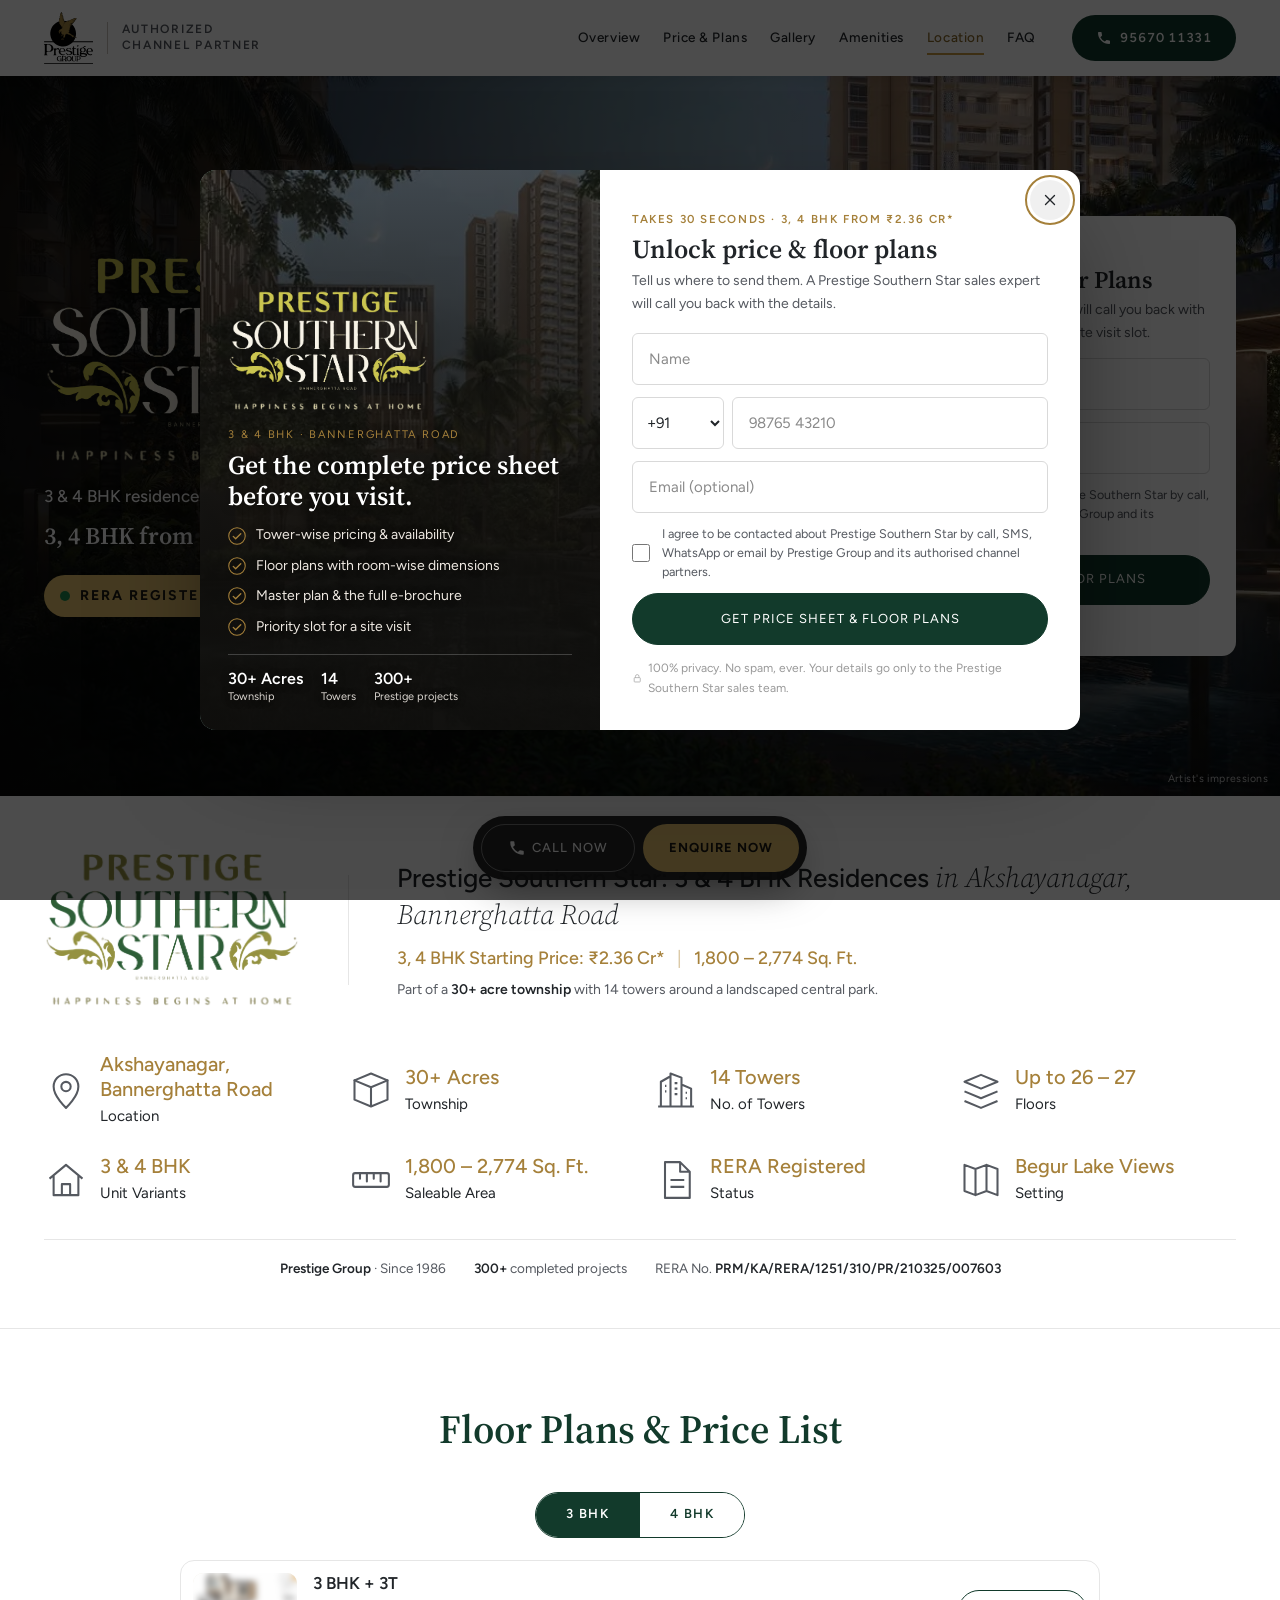
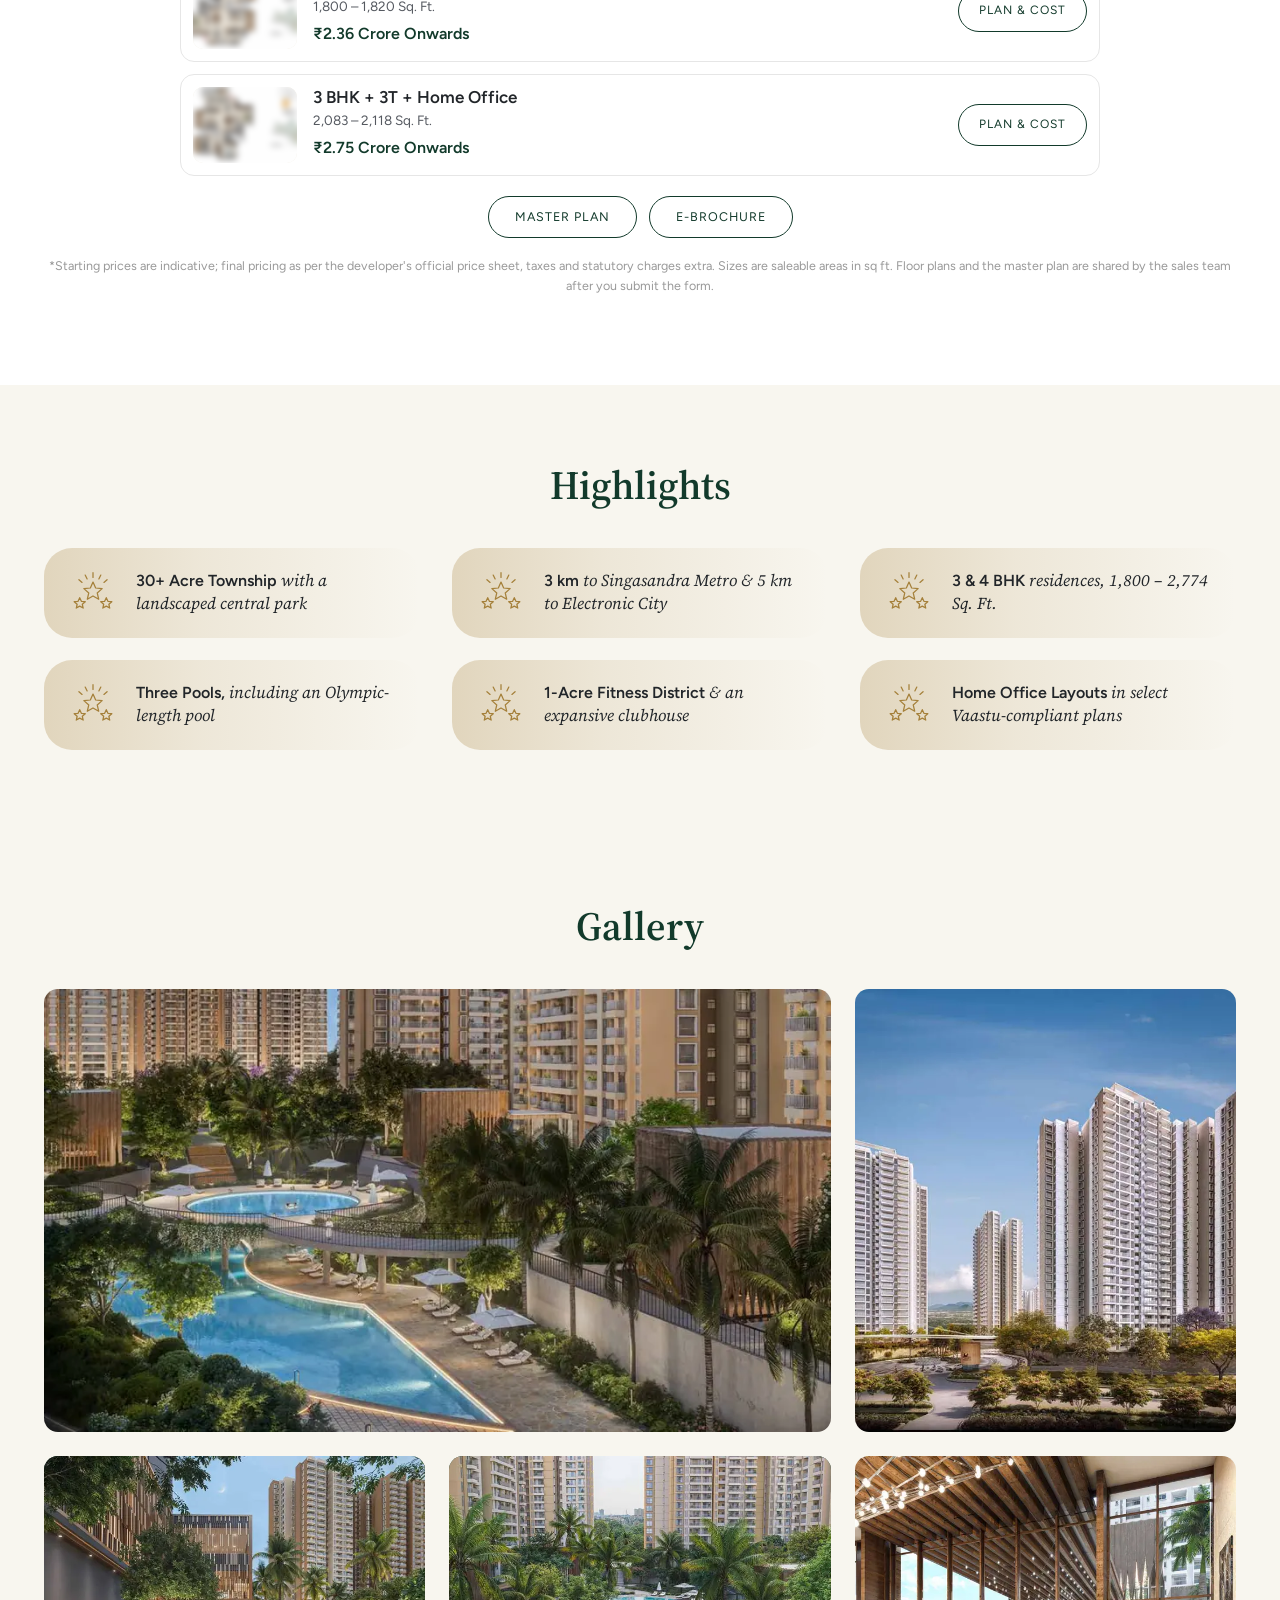
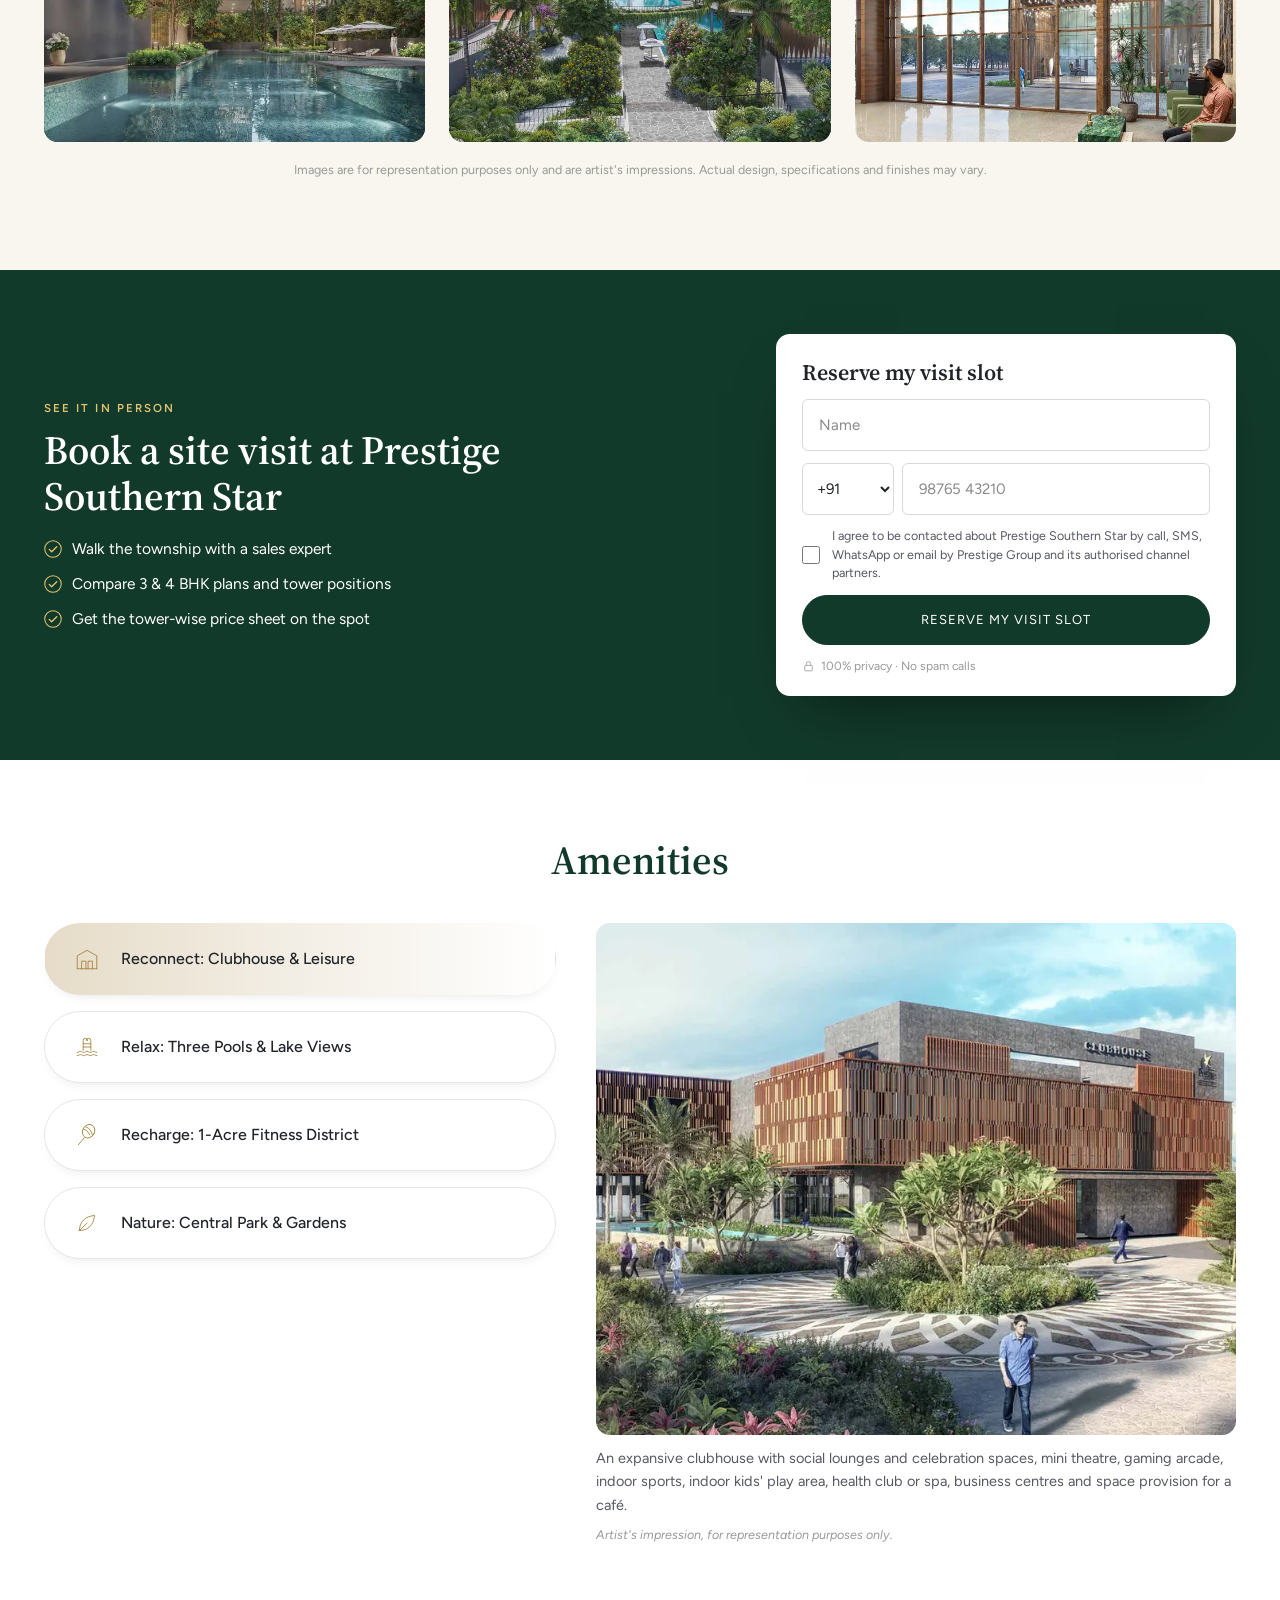
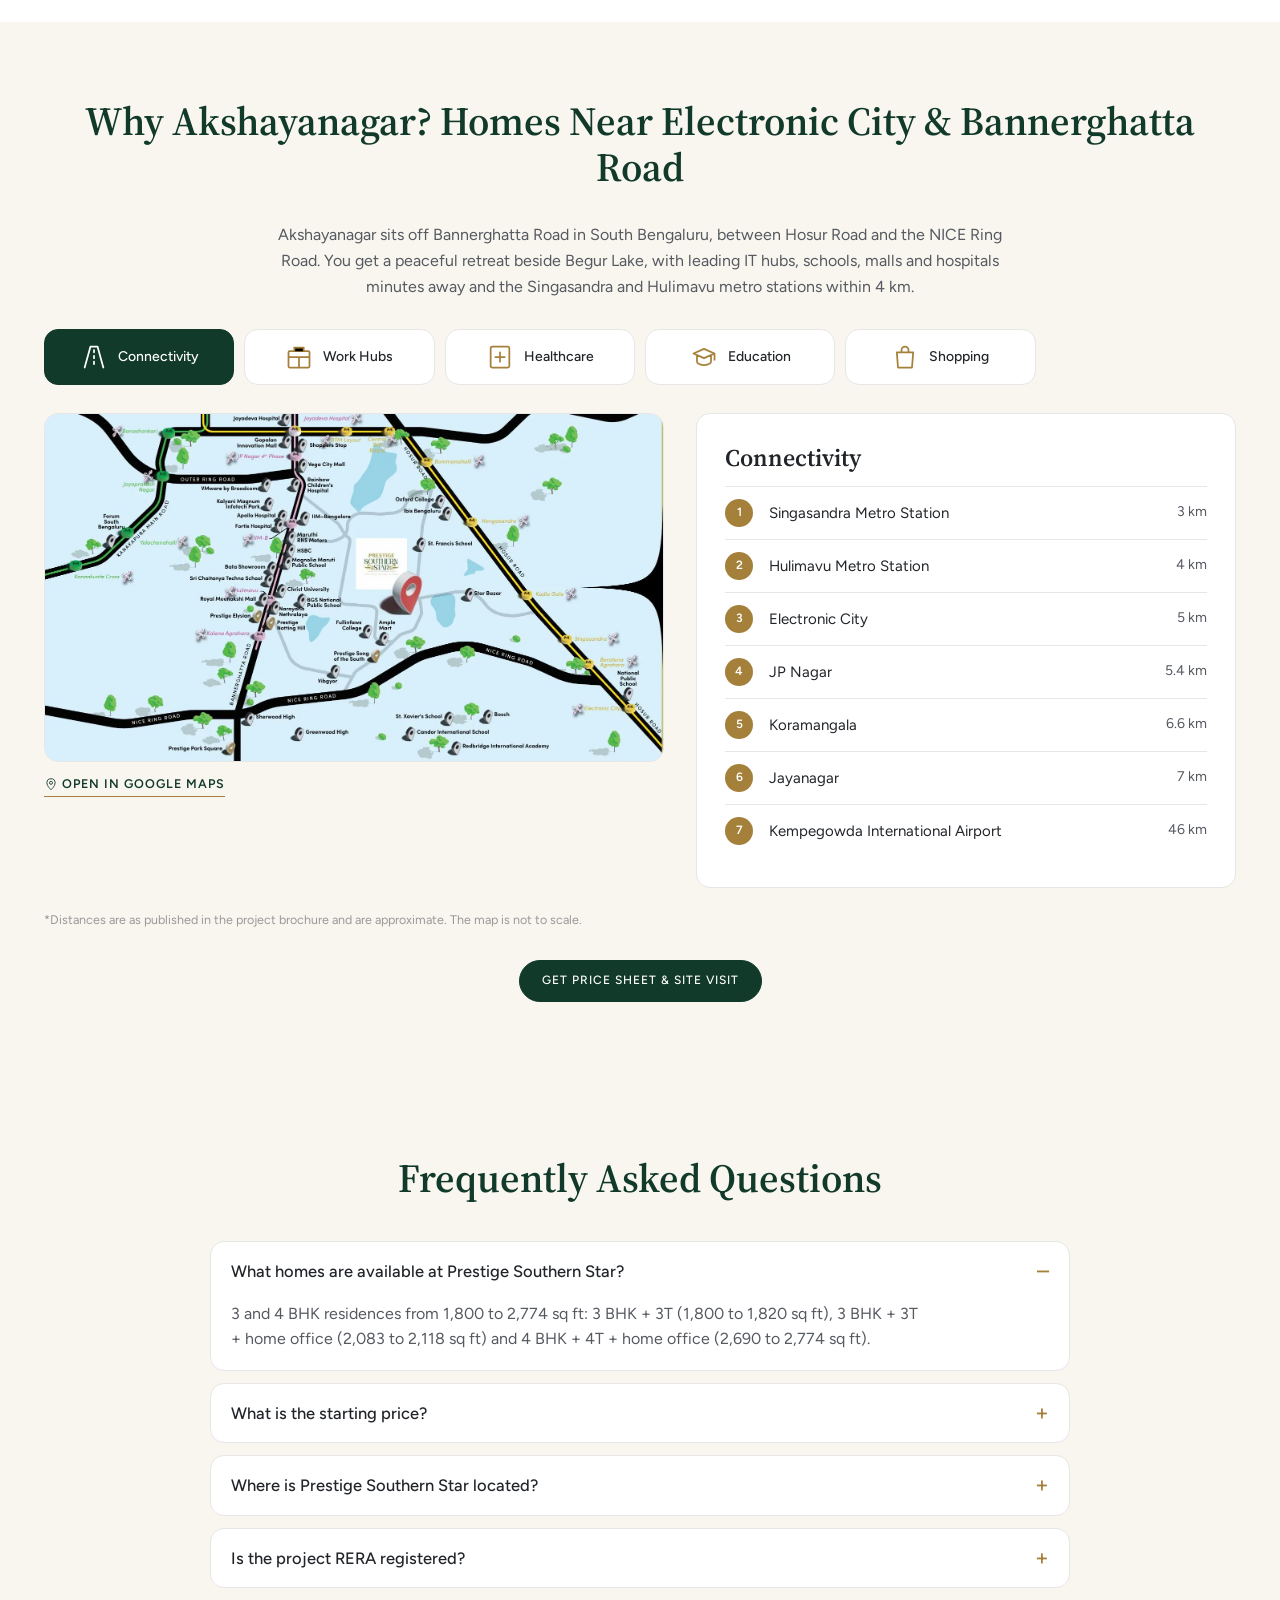
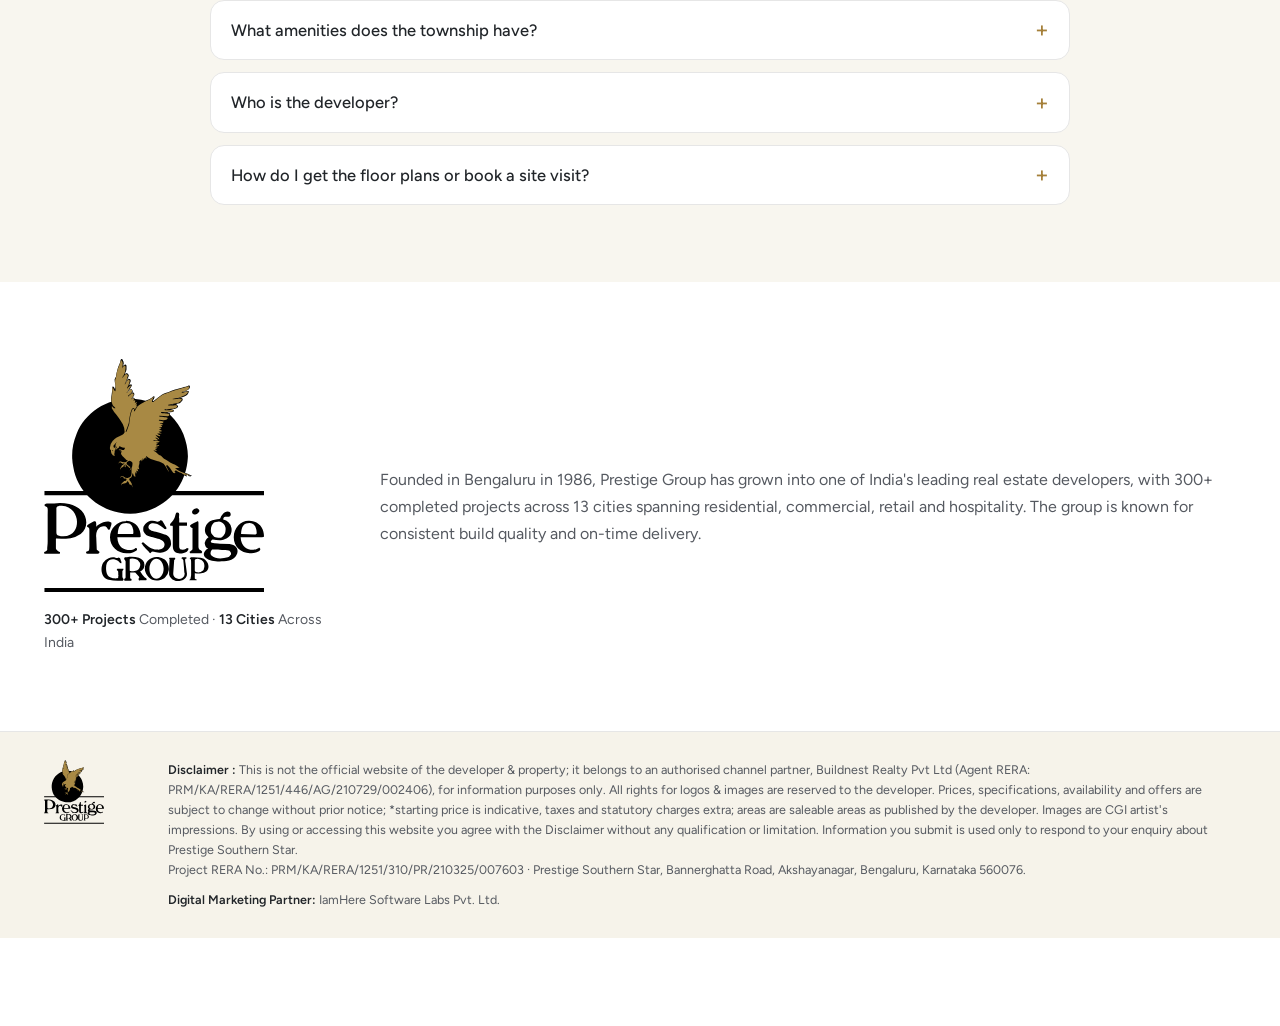
==== commit cab4521b: "Header: call button with sales number" ====
--- a/index.html
+++ b/index.html
@@ -42,6 +42,12 @@
 <script type="application/ld+json">
 {"@context": "https://schema.org", "@type": "FAQPage", "mainEntity": [{"@type": "Question", "name": "What homes are available at Prestige Southern Star?", "acceptedAnswer": {"@type": "Answer", "text": "3 and 4 BHK residences from 1,800 to 2,774 sq ft: 3 BHK + 3T (1,800 to 1,820 sq ft), 3 BHK + 3T + home office (2,083 to 2,118 sq ft) and 4 BHK + 4T + home office (2,690 to 2,774 sq ft)."}}, {"@type": "Question", "name": "What is the starting price?", "acceptedAnswer": {"@type": "Answer", "text": "3 BHK + 3T homes start at ₹2.36 Cr*, 3 BHK + 3T + home office at ₹2.75 Cr* and 4 BHK at ₹3.55 Cr*. Prices are indicative and exclude taxes and statutory charges. Ask for the tower-wise price sheet for the exact cost of a unit."}}, {"@type": "Question", "name": "Where is Prestige Southern Star located?", "acceptedAnswer": {"@type": "Answer", "text": "In Akshayanagar, off Bannerghatta Road, South Bengaluru. Singasandra Metro Station is 3 km away, Hulimavu Metro Station 4 km, Electronic City 5 km, JP Nagar 5.4 km and Koramangala 6.6 km, as per the project brochure."}}, {"@type": "Question", "name": "Is the project RERA registered?", "acceptedAnswer": {"@type": "Answer", "text": "Yes. The RERA registration number is PRM/KA/RERA/1251/310/PR/210325/007603."}}, {"@type": "Question", "name": "What amenities does the township have?", "acceptedAnswer": {"@type": "Answer", "text": "A landscaped central park, three swimming pools including an Olympic-length pool, an expansive clubhouse with a mini theatre and gaming arcade, and a one-acre fitness district with courts for tennis, badminton, squash, basketball and more."}}, {"@type": "Question", "name": "Who is the developer?", "acceptedAnswer": {"@type": "Answer", "text": "Prestige Estates Projects Limited (Prestige Group), founded in Bengaluru in 1986."}}, {"@type": "Question", "name": "How do I get the floor plans or book a site visit?", "acceptedAnswer": {"@type": "Answer", "text": "Submit the form on this page. The sales team will call you back, share the floor plans and price sheet, and fix a site visit slot that suits you."}}]}
 </script>
+<style>
+/* Header call button */
+.hdr-call { gap: 8px; text-decoration: none; letter-spacing: .06em; font-variant-numeric: tabular-nums; white-space: nowrap; }
+.hdr-call svg { flex: none; }
+@media (max-width: 599px) { .hdr-call { font-size: 12.5px; padding: 0 12px; gap: 6px; } }
+</style>
 </head>
 <body>
 <svg class="sprite" width="0" height="0" aria-hidden="true" focusable="false">
@@ -97,11 +103,7 @@
       <a href="#faq">FAQ</a>
     </nav>
     <button class="nav-toggle" type="button" aria-controls="site-nav" aria-expanded="false" aria-label="Open menu"><span></span><span></span><span></span></button>
-    <a class="phone-pill js-phone js-needs-phone" href="#" data-cta="header_call" hidden>
-      <span class="flag" aria-hidden="true"><i></i><i></i><i></i></span>
-      <span>+91 <span class="js-phone-text"></span></span>
-    </a>
-    <button class="hdr-visit js-open-enquiry" type="button" data-cta="header_site_visit" data-intent="site_visit"><span class="hv-long">Schedule Site Visit</span><span class="hv-short">Book Visit</span></button>
+    <a class="hdr-visit hdr-call js-phone" href="tel:+919567011331" data-cta="header_call" aria-label="Call 95670 11331"><svg aria-hidden="true" width="16" height="16"><use href="#i-phone"/></svg><span>95670 11331</span></a>
   </div>
 </header>
 
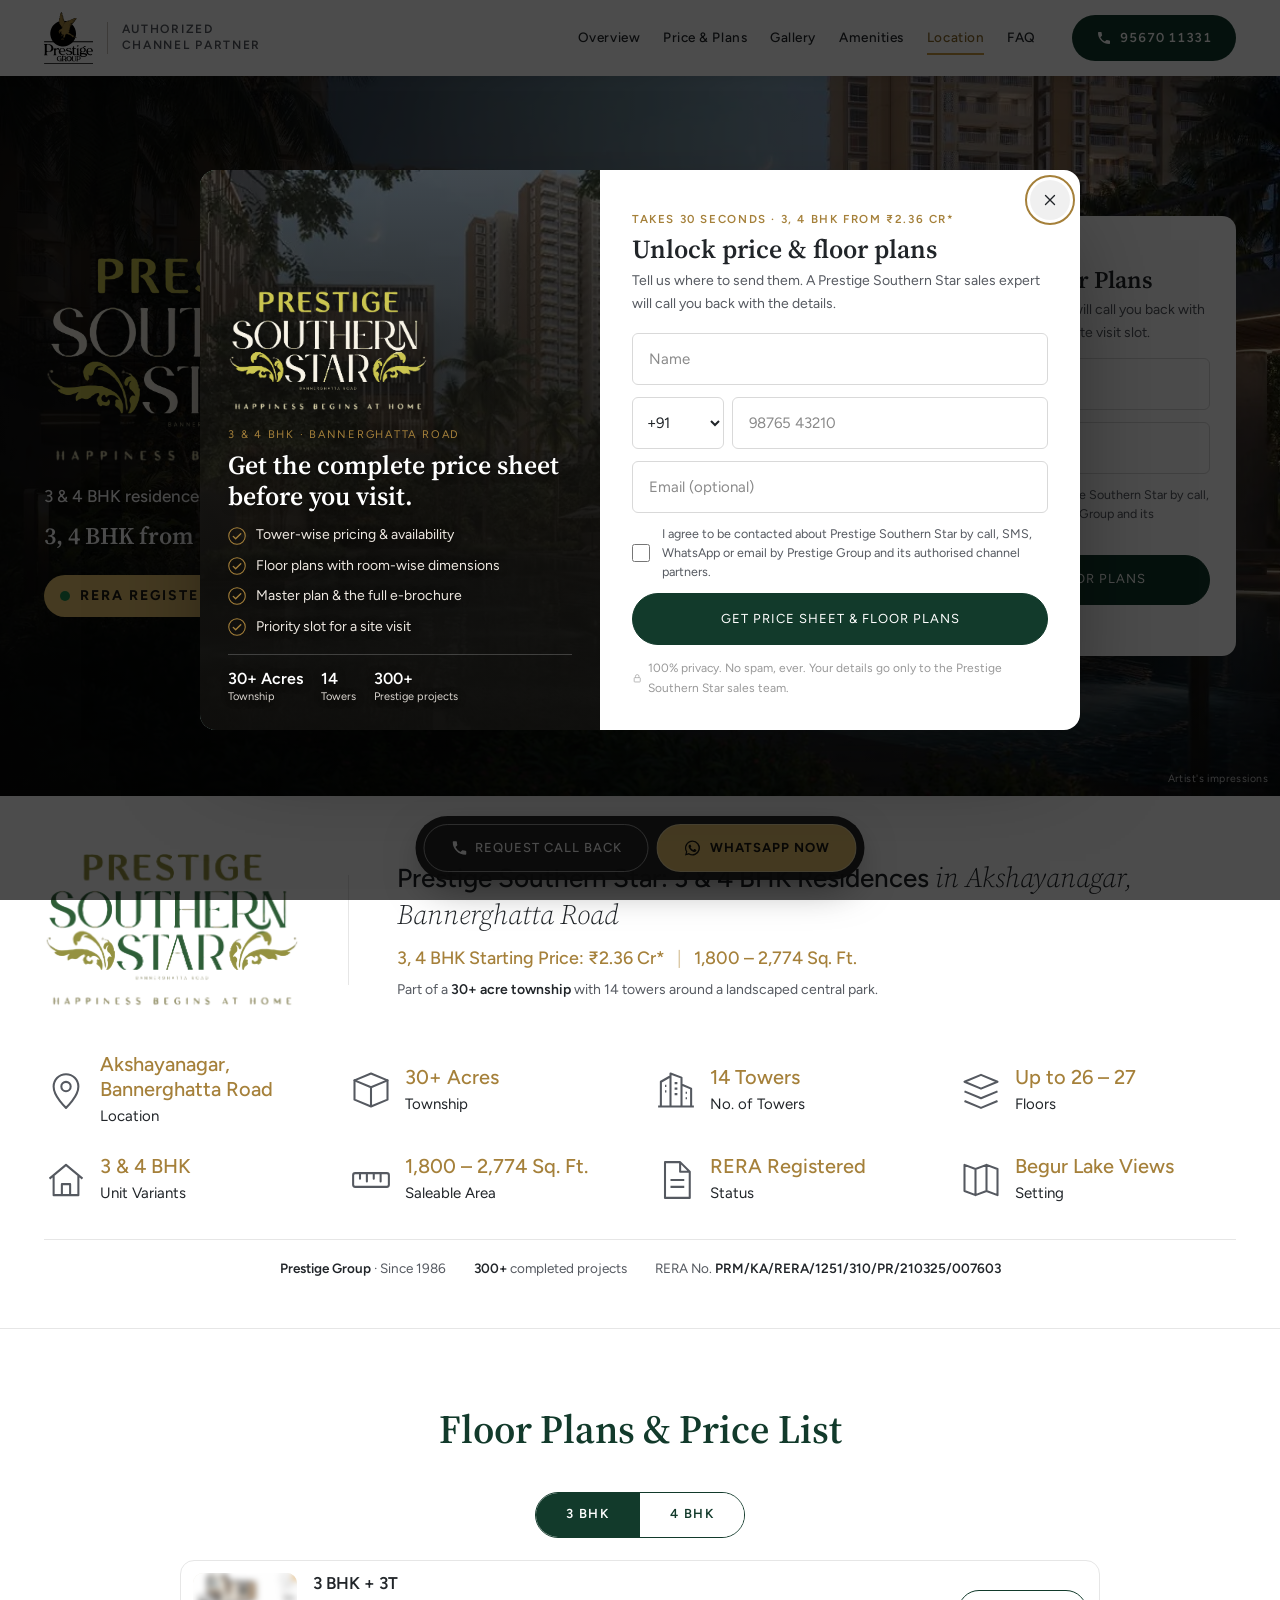
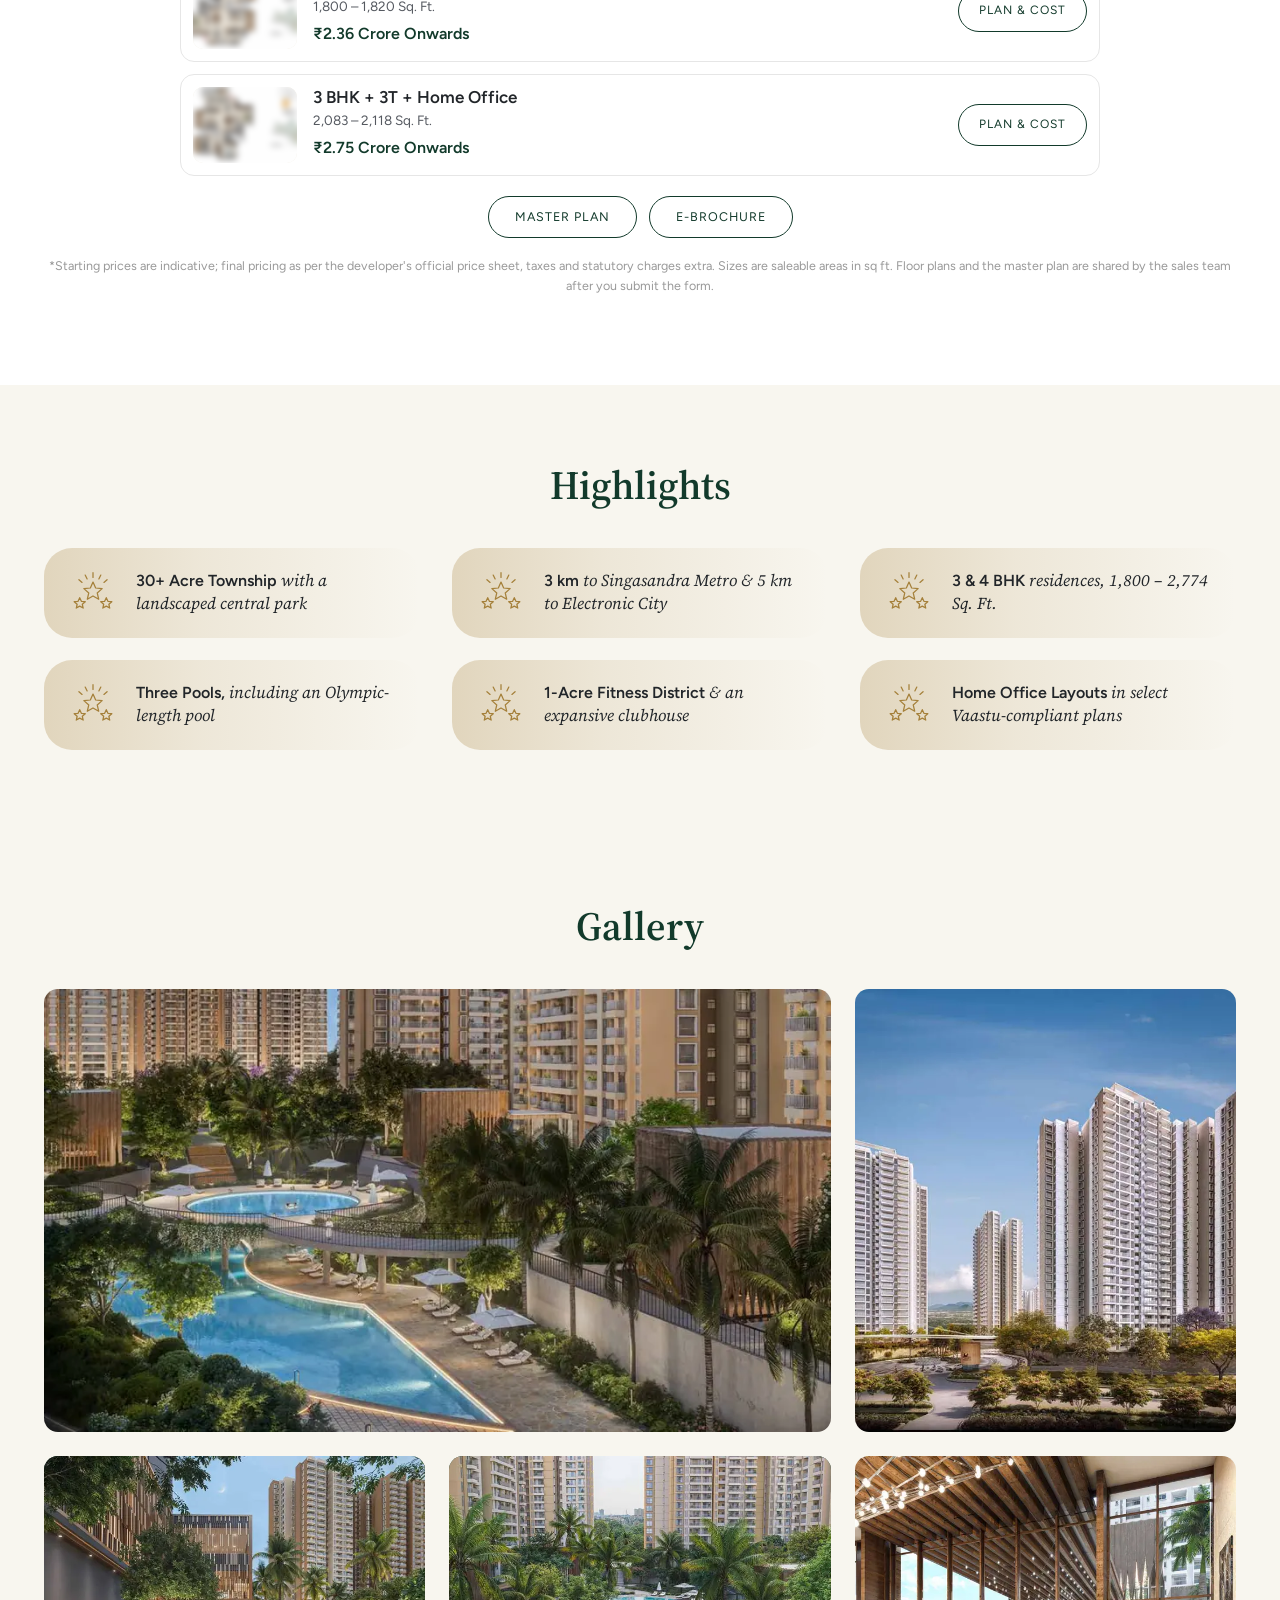
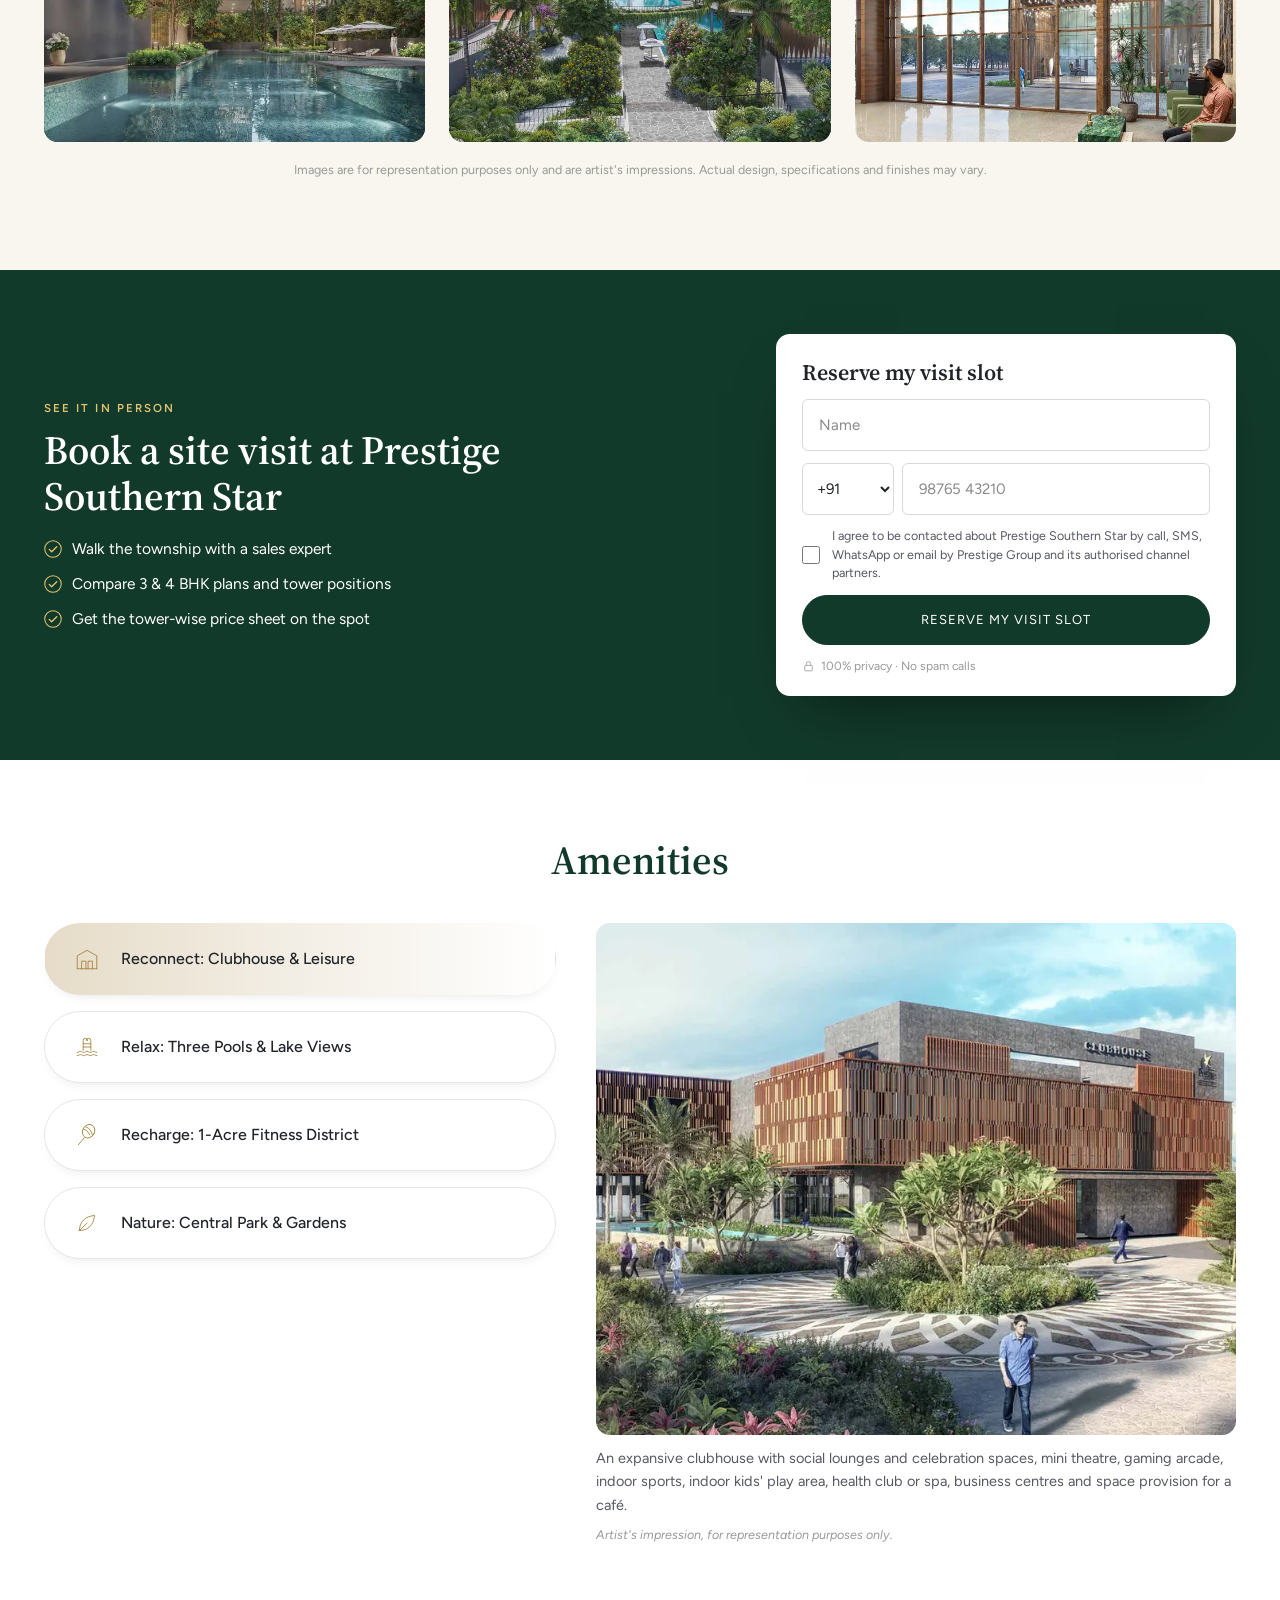
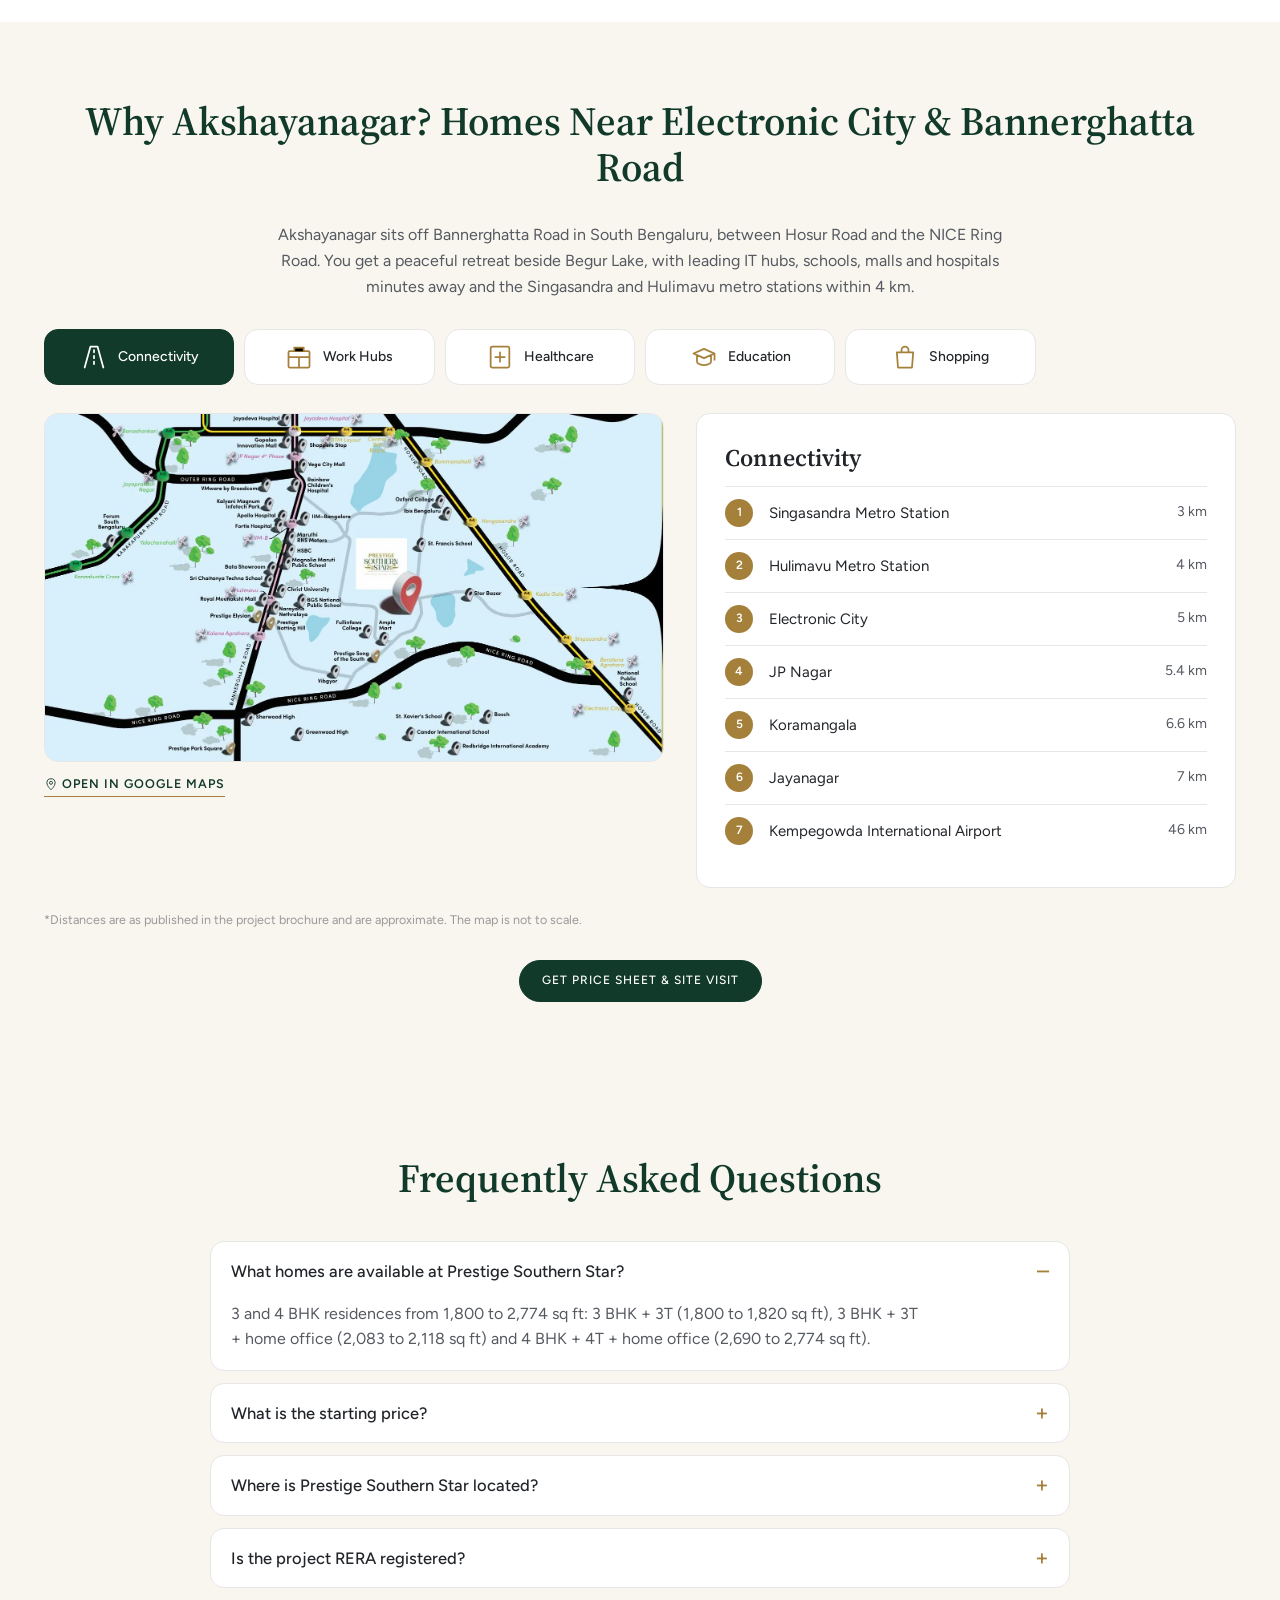
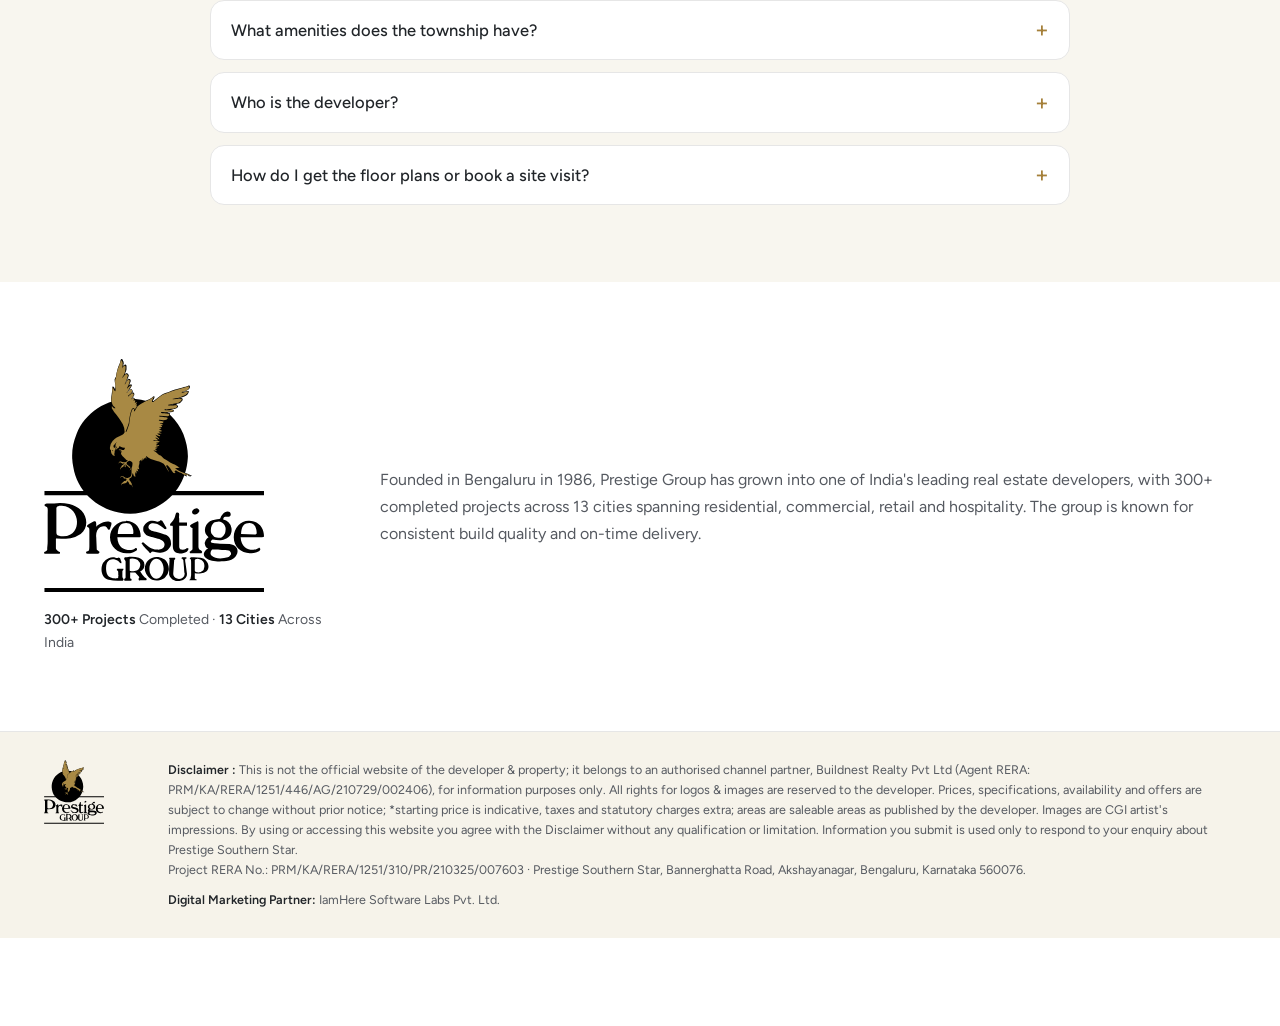
==== commit 3c9a1408: "Sticky bar: Request Call Back + WhatsApp Now" ====
--- a/index.html
+++ b/index.html
@@ -46,6 +46,8 @@
 /* Header call button */
 .hdr-call { gap: 8px; text-decoration: none; letter-spacing: .06em; font-variant-numeric: tabular-nums; white-space: nowrap; }
 .hdr-call svg { flex: none; }
+.action-bar .ab-wa { display: inline-flex; align-items: center; justify-content: center; gap: 8px; text-decoration: none; }
+@media (max-width: 420px) { .action-bar .ab-callback, .action-bar .ab-wa { font-size: 11.5px; letter-spacing: .04em; padding-left: 10px; padding-right: 10px; gap: 6px; white-space: nowrap; } }
 @media (max-width: 599px) { .hdr-call { font-size: 12.5px; padding: 0 12px; gap: 6px; } }
 </style>
 </head>
@@ -330,10 +332,8 @@
 
 <!-- Sticky action bar (all devices) -->
 <nav class="action-bar" aria-label="Quick actions">
-  <a class="js-phone js-needs-phone" href="#" data-cta="sticky_call" hidden><svg aria-hidden="true" width="18" height="18"><use href="#i-phone"/></svg>Call Now</a>
-  <a class="js-whatsapp mb-wa" href="#" target="_blank" rel="noopener" data-cta="sticky_whatsapp" hidden><svg aria-hidden="true" width="18" height="18"><use href="#i-wa"/></svg>WhatsApp</a>
-  <button class="js-open-enquiry ab-callback js-no-phone" type="button" data-cta="sticky_callback" data-intent="callback"><svg aria-hidden="true" width="18" height="18"><use href="#i-phone"/></svg><span class="ab-long">Request a</span>Call Back</button>
-  <button class="js-open-enquiry ab-enquire" type="button" data-cta="sticky_enquire" data-intent="general">Enquire Now</button>
+  <button class="js-open-enquiry ab-callback" type="button" data-cta="sticky_callback" data-intent="callback"><svg aria-hidden="true" width="18" height="18"><use href="#i-phone"/></svg>Request Call Back</button>
+  <a class="ab-enquire ab-wa" href="https://wa.me/919567011331?text=Hi%2C%20I%27m%20interested%20in%20Prestige%20Southern%20Star%2C%20Bannerghatta%20Road.%20Please%20share%20the%20price%20list%20and%20floor%20plans." target="_blank" rel="noopener" data-cta="sticky_whatsapp"><svg aria-hidden="true" width="18" height="18"><use href="#i-wa"/></svg>WhatsApp Now</a>
 </nav>
 
 <!-- Enquiry popup: offer panel + form -->
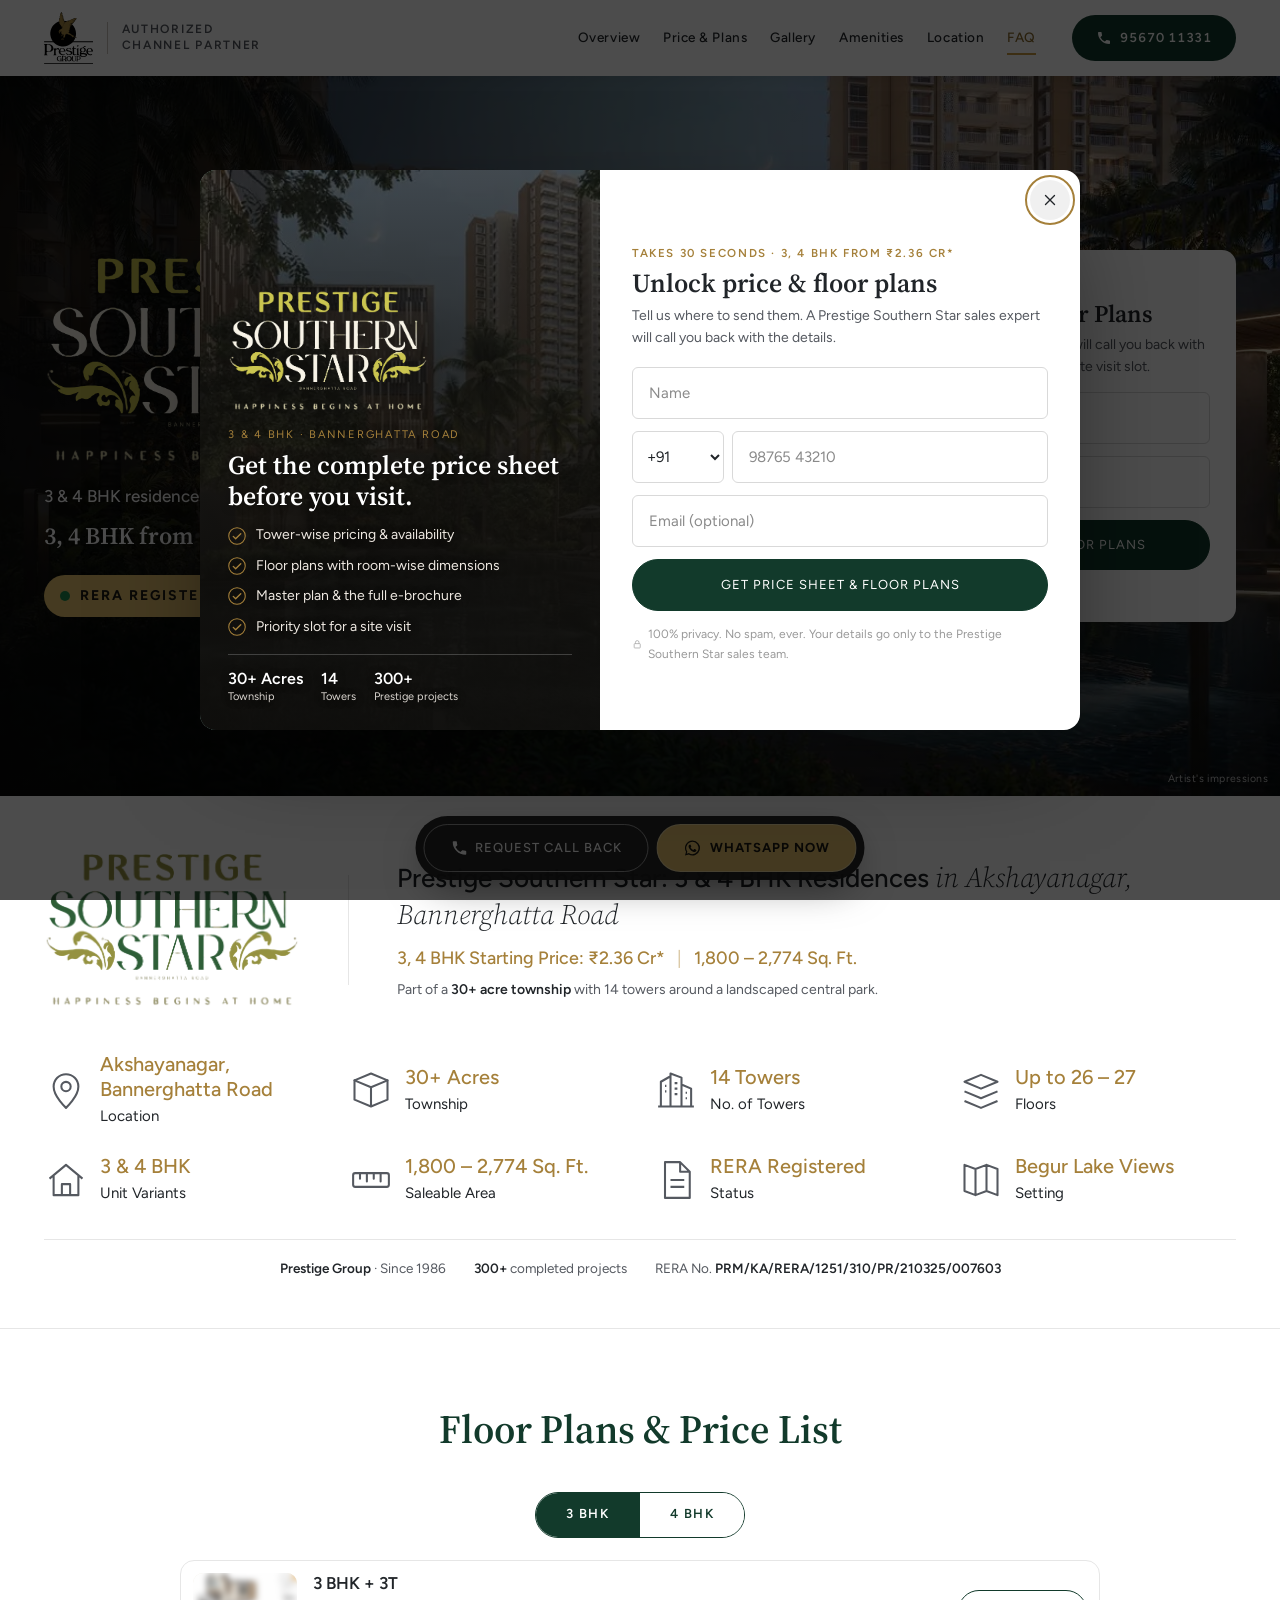
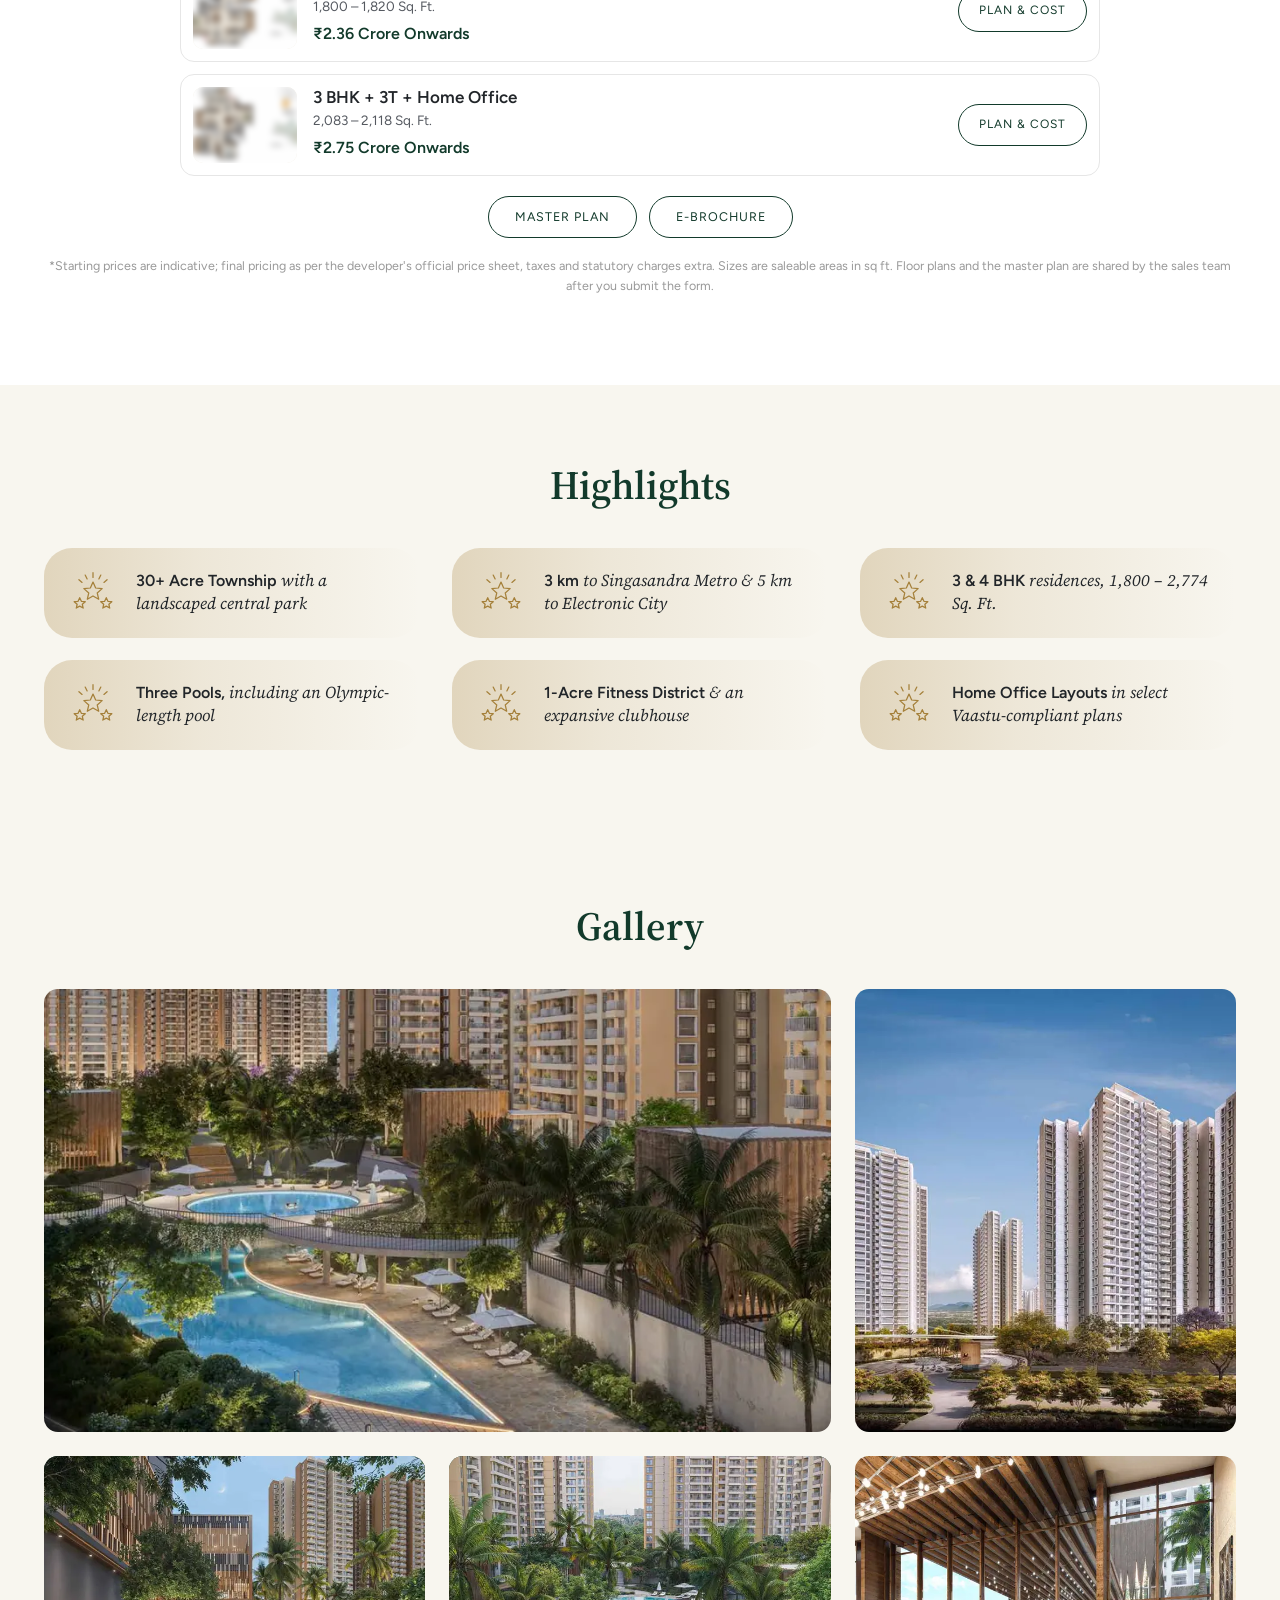
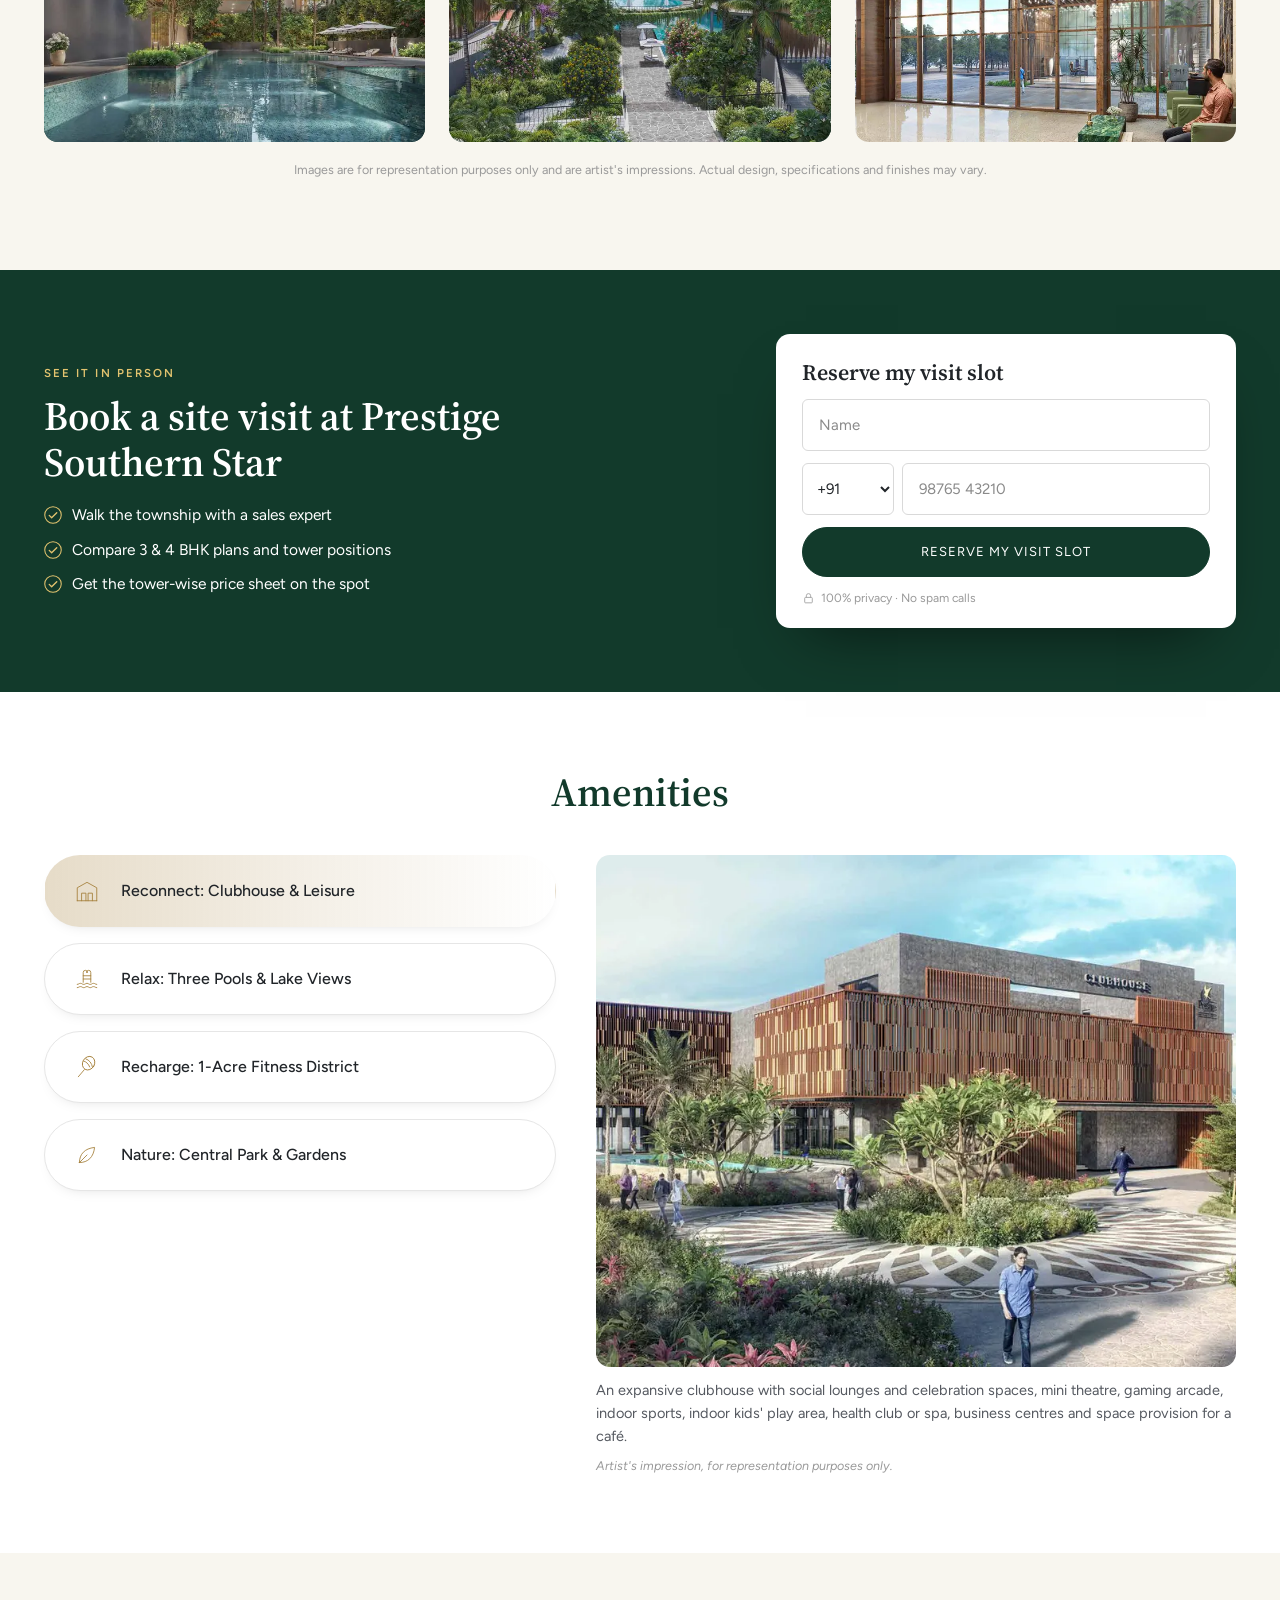
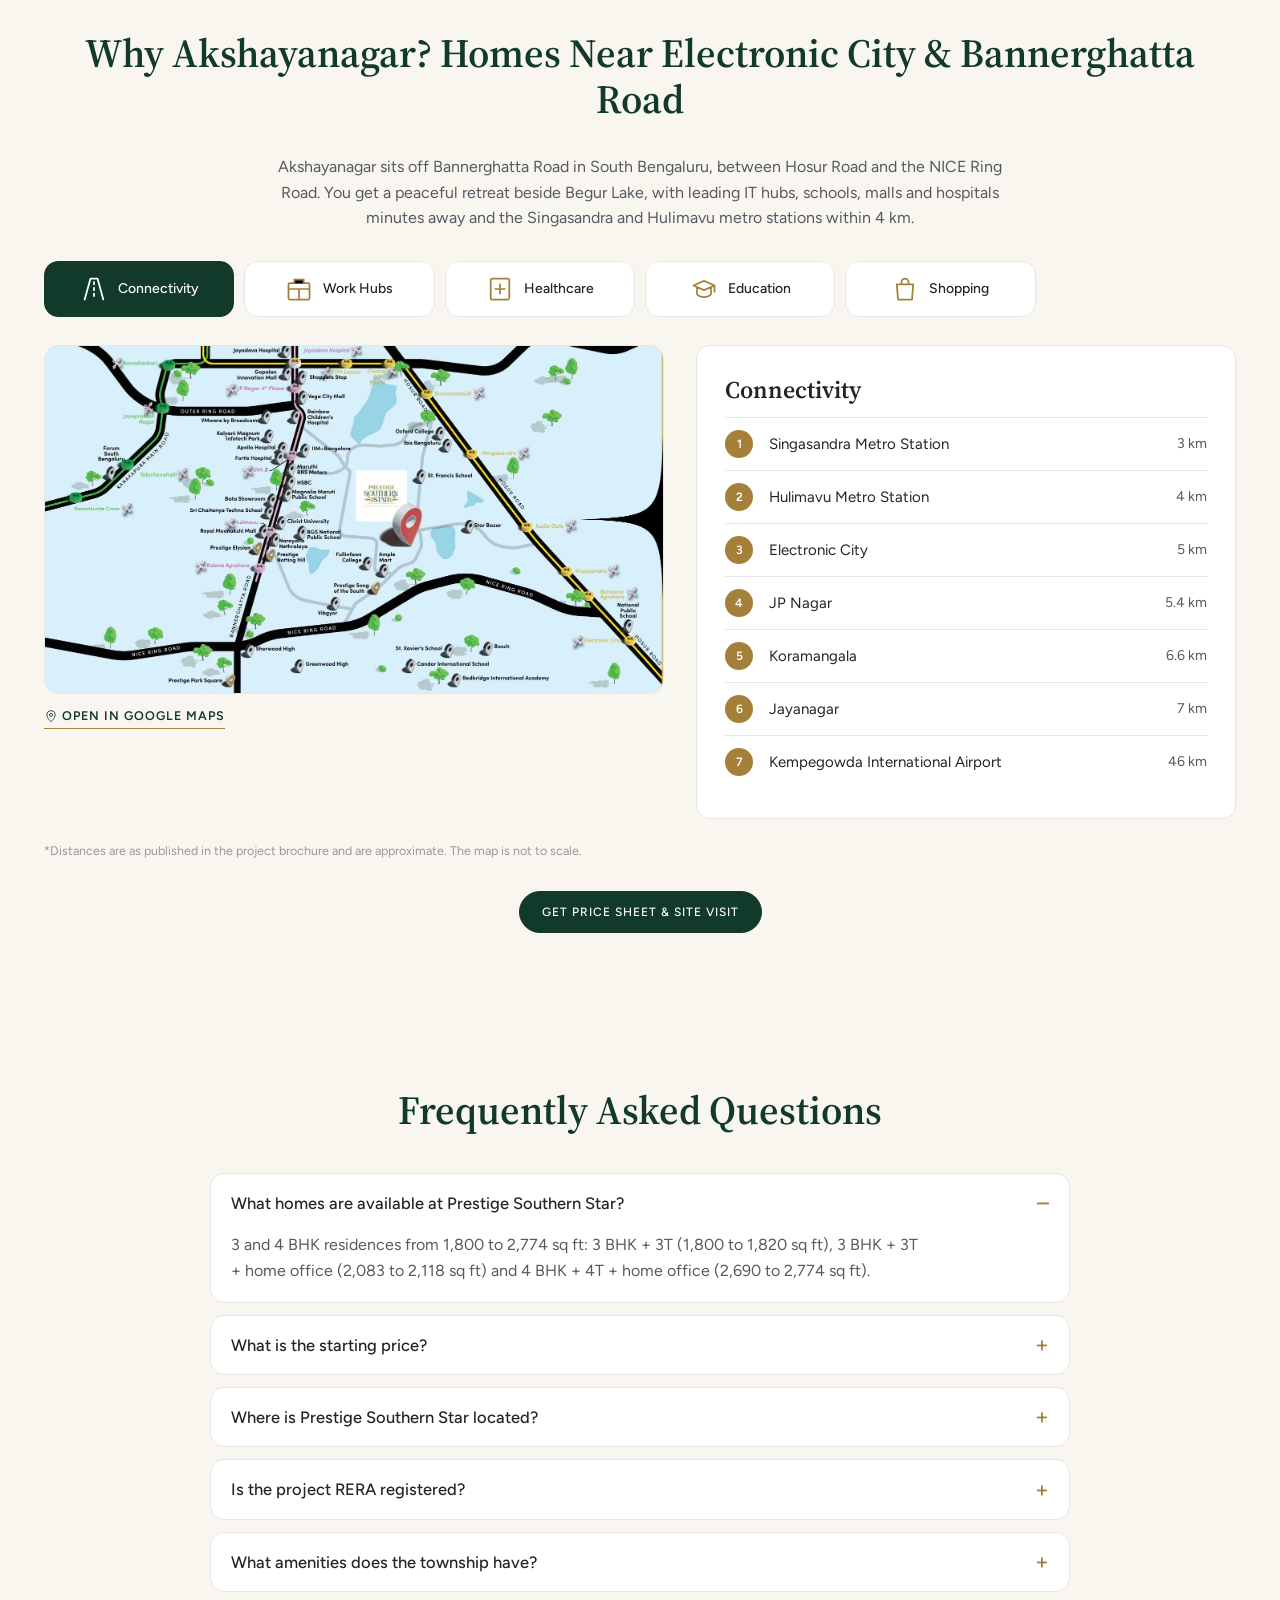
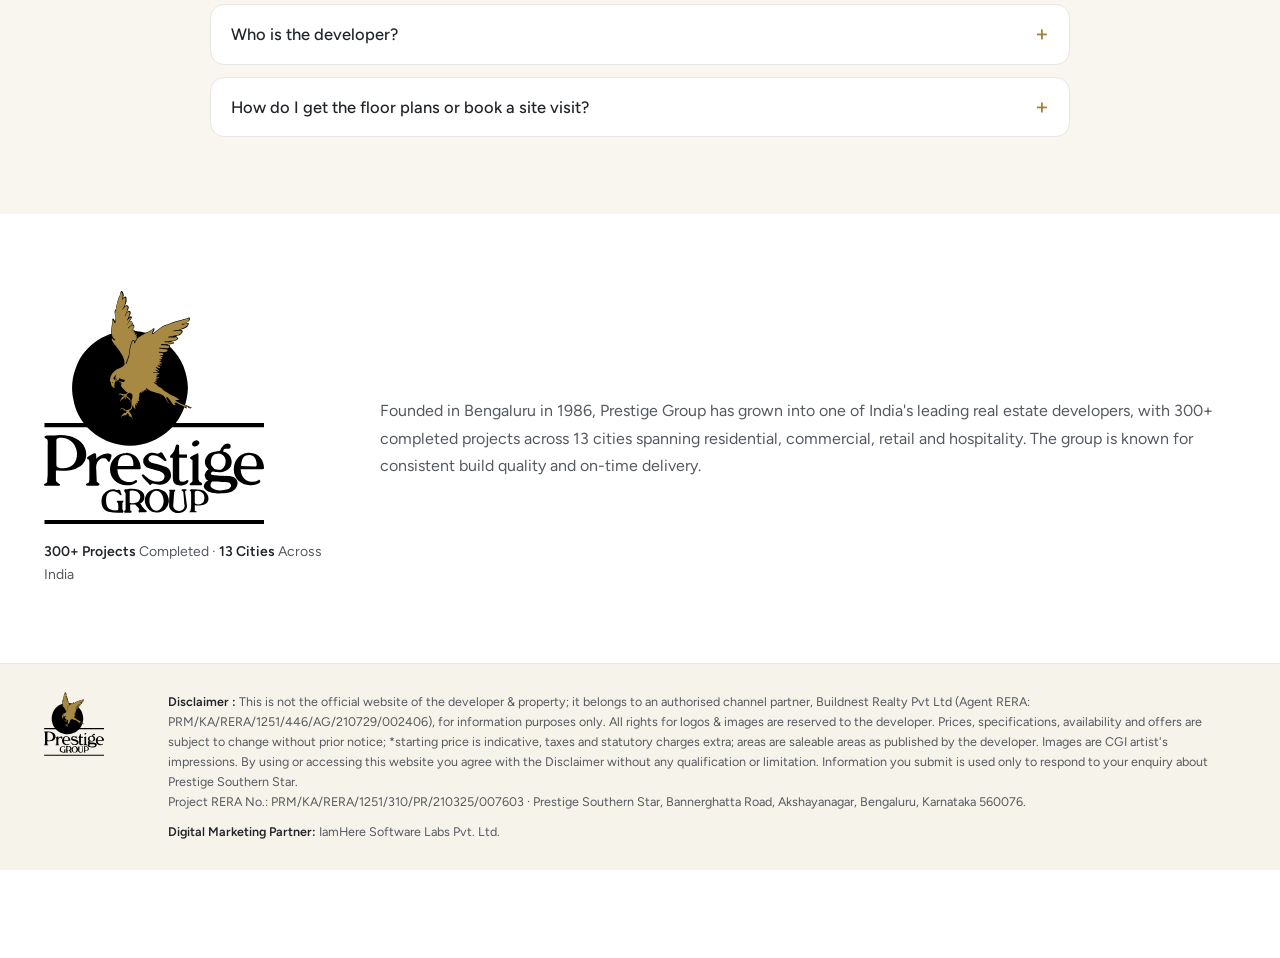
==== commit fe0cce86: "Add GTM-PTZKPN29 to all pages; remove consent box" ====
--- a/index.html
+++ b/index.html
@@ -1,6 +1,12 @@
 <!DOCTYPE html>
 <html lang="en-IN">
 <head>
+<script async src="https://www.googletagmanager.com/gtm.js?id=GTM-PTZKPN29"></script>
+<script>
+  window.dataLayer = window.dataLayer || [];
+  function gtag(){dataLayer.push(arguments);}
+  gtag('js', new Date());
+</script>
 <meta charset="utf-8">
 <meta name="viewport" content="width=device-width, initial-scale=1">
 <title>Prestige Southern Star - Landing page</title>
@@ -413,11 +419,6 @@
       <label for="tpl-company">Company</label>
       <input id="tpl-company" name="company" type="text" tabindex="-1" autocomplete="off">
     </div>
-    <label class="consent">
-      <input type="checkbox" name="consent" required>
-      <span class="consent-text">I agree to be contacted about Prestige Southern Star by call, SMS, WhatsApp or email by <span class="js-consent-entity"></span>.</span>
-    </label>
-    <p class="err" id="tpl-consent-err" aria-live="polite"></p>
     <button class="btn-outline btn-submit" type="submit">Submit</button>
     <p class="form-status" role="status" aria-live="polite"></p>
   </form>
@@ -448,7 +449,7 @@
   });
 })();
 </script>
-<script src="assets/js/main.v12.js" defer></script>
+<script src="assets/js/main.v13.js" defer></script>
 
 <script>
 /* Channel-partner agent RERA in the disclaimer, once set in config.js. */
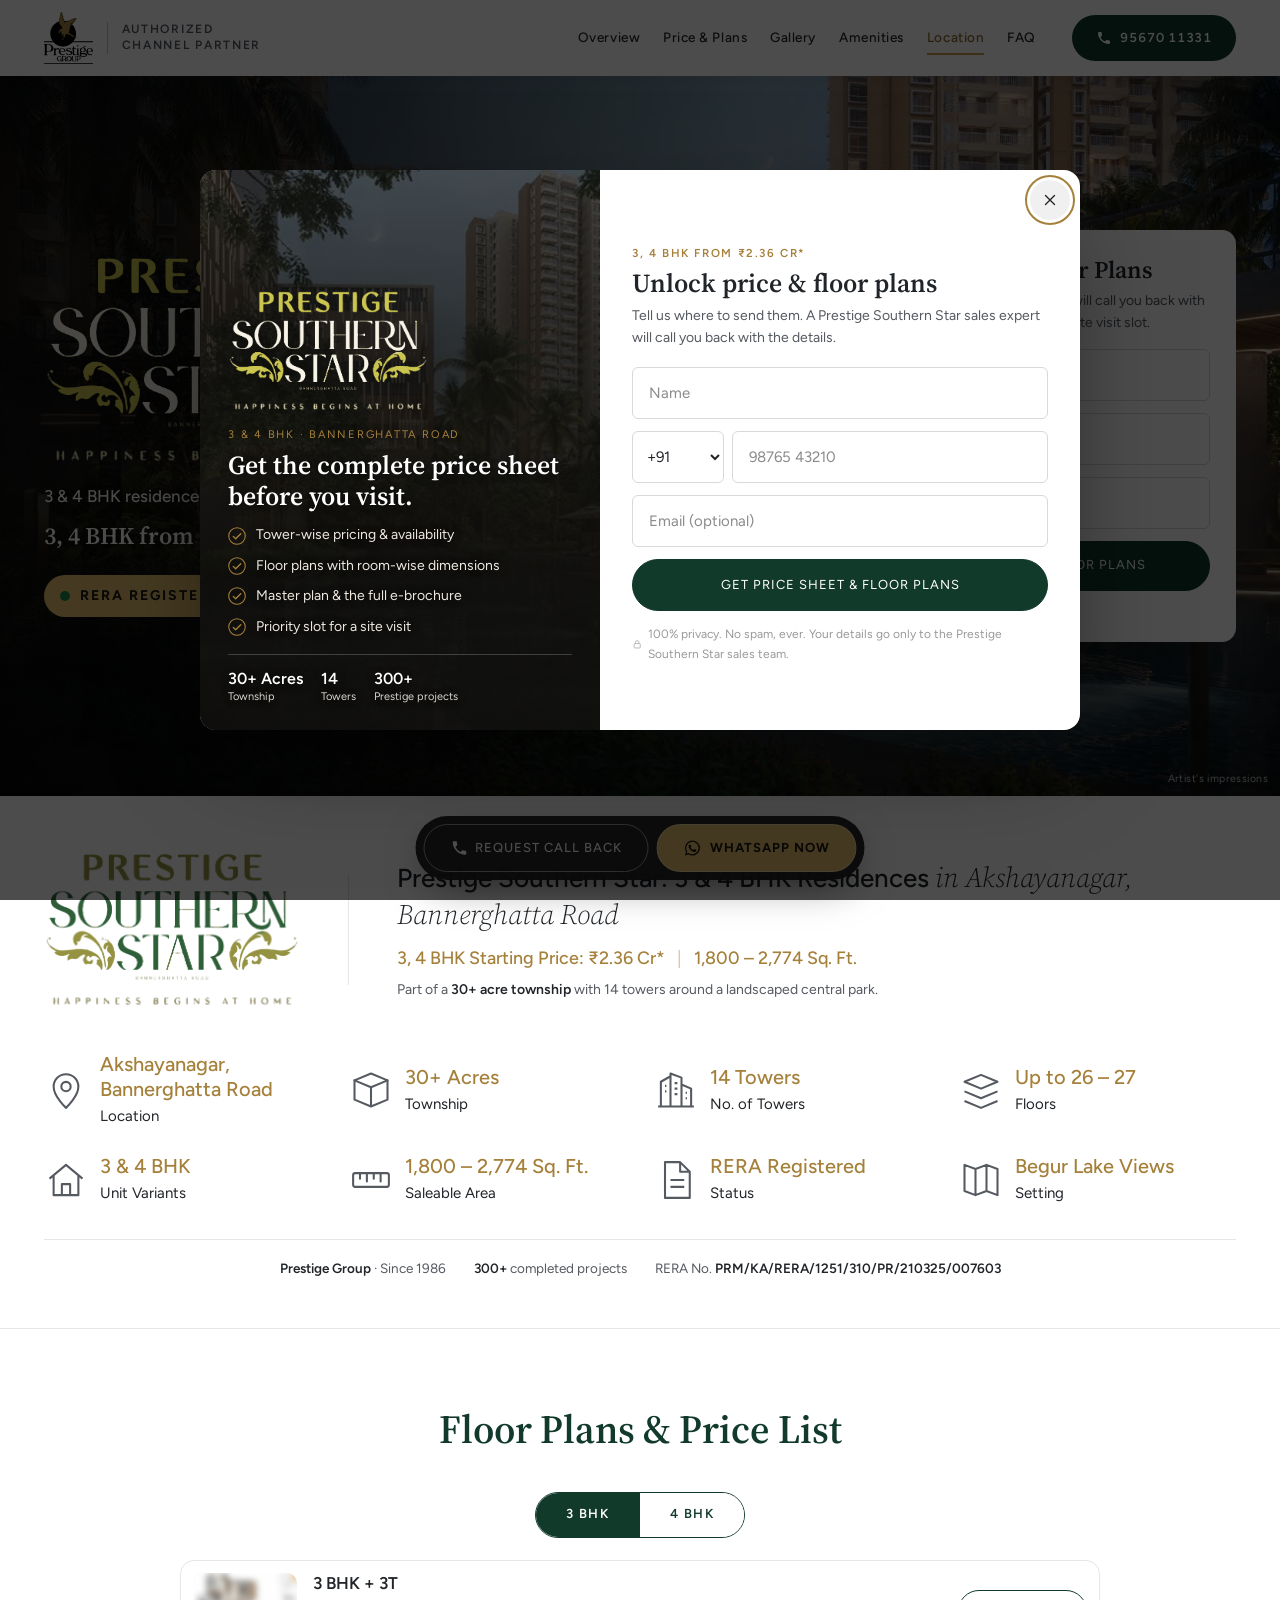
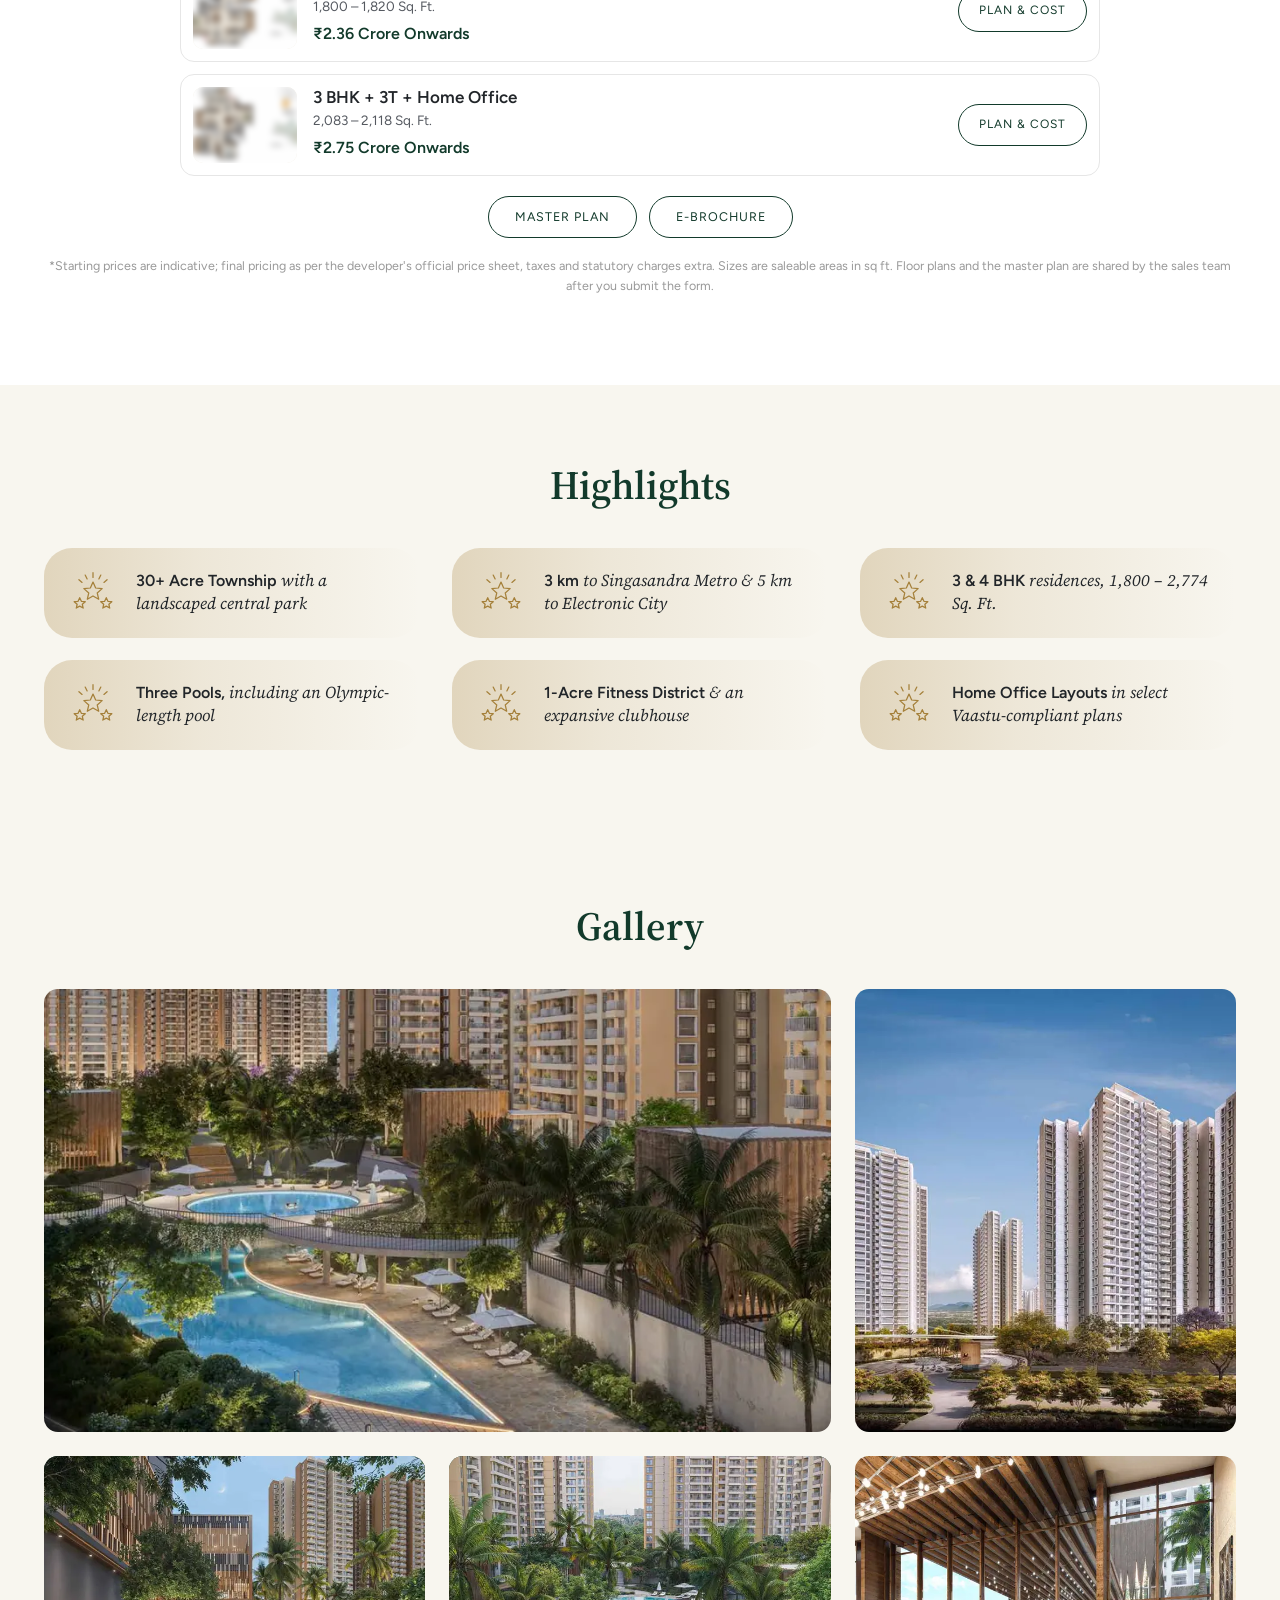
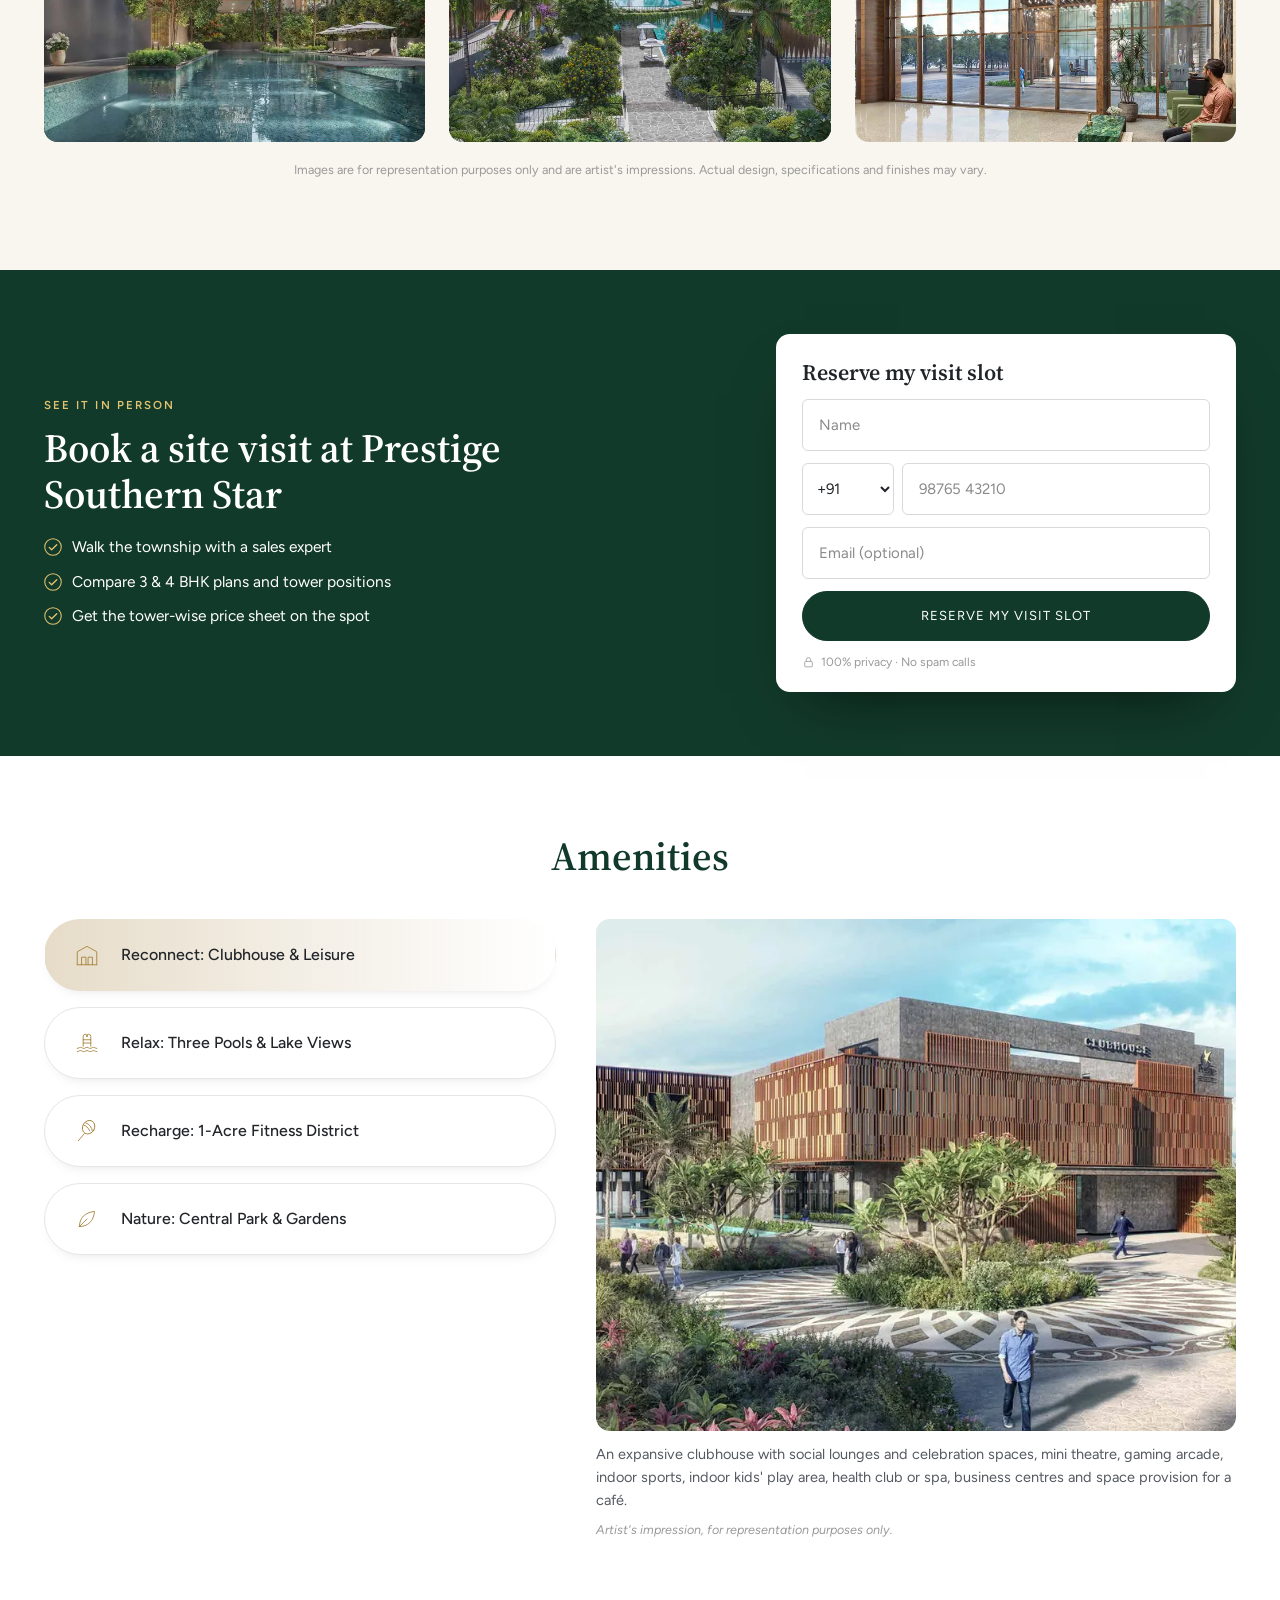
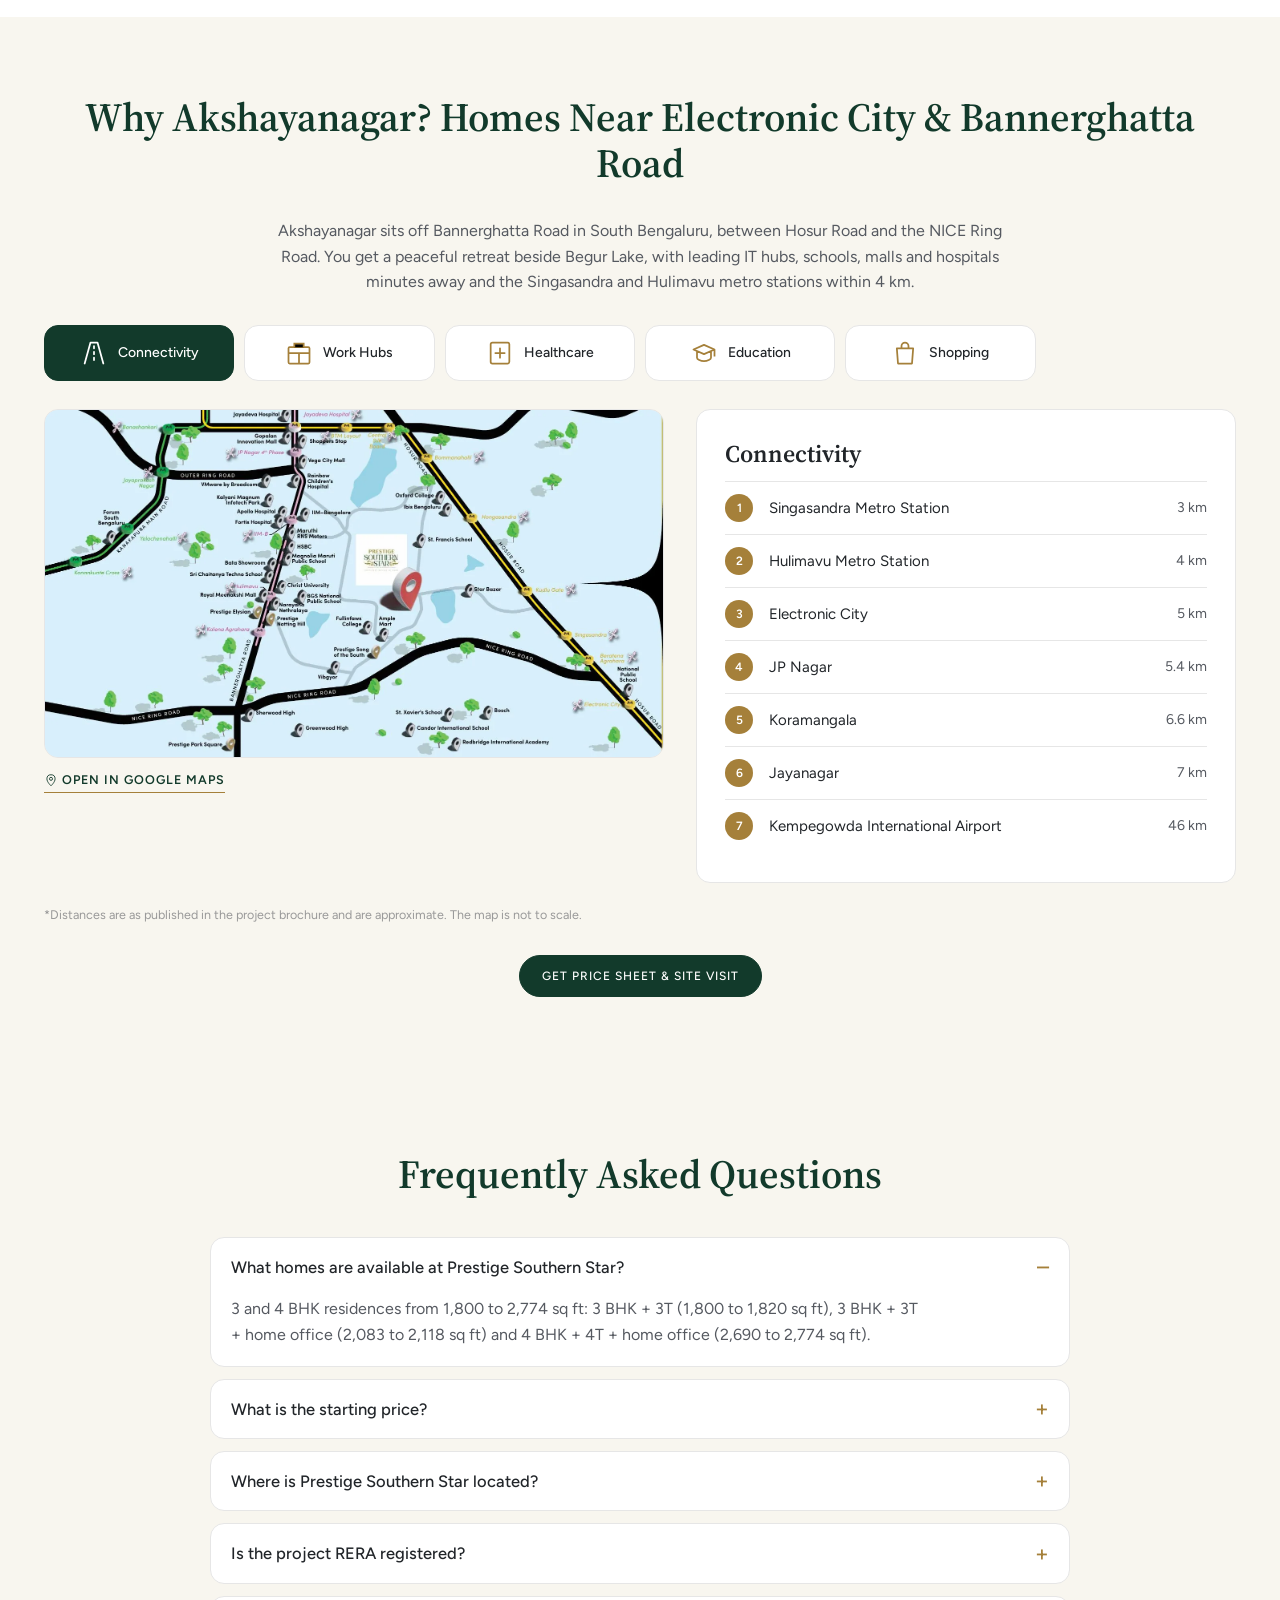
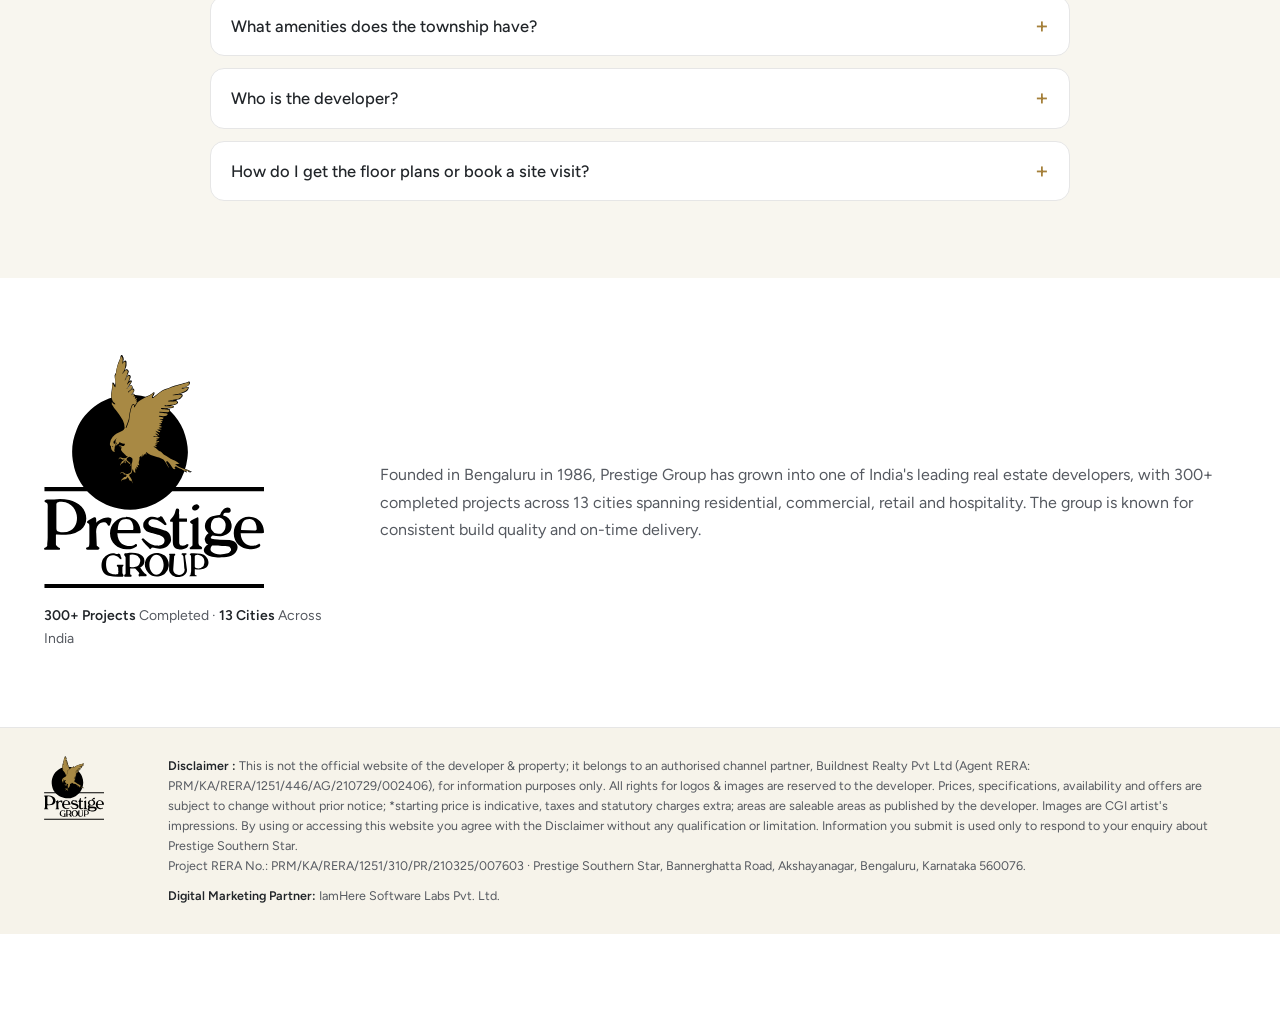
==== commit 78be943b: "Popup: email on all forms, compact mobile layout with image" ====
--- a/index.html
+++ b/index.html
@@ -49,6 +49,30 @@
 {"@context": "https://schema.org", "@type": "FAQPage", "mainEntity": [{"@type": "Question", "name": "What homes are available at Prestige Southern Star?", "acceptedAnswer": {"@type": "Answer", "text": "3 and 4 BHK residences from 1,800 to 2,774 sq ft: 3 BHK + 3T (1,800 to 1,820 sq ft), 3 BHK + 3T + home office (2,083 to 2,118 sq ft) and 4 BHK + 4T + home office (2,690 to 2,774 sq ft)."}}, {"@type": "Question", "name": "What is the starting price?", "acceptedAnswer": {"@type": "Answer", "text": "3 BHK + 3T homes start at ₹2.36 Cr*, 3 BHK + 3T + home office at ₹2.75 Cr* and 4 BHK at ₹3.55 Cr*. Prices are indicative and exclude taxes and statutory charges. Ask for the tower-wise price sheet for the exact cost of a unit."}}, {"@type": "Question", "name": "Where is Prestige Southern Star located?", "acceptedAnswer": {"@type": "Answer", "text": "In Akshayanagar, off Bannerghatta Road, South Bengaluru. Singasandra Metro Station is 3 km away, Hulimavu Metro Station 4 km, Electronic City 5 km, JP Nagar 5.4 km and Koramangala 6.6 km, as per the project brochure."}}, {"@type": "Question", "name": "Is the project RERA registered?", "acceptedAnswer": {"@type": "Answer", "text": "Yes. The RERA registration number is PRM/KA/RERA/1251/310/PR/210325/007603."}}, {"@type": "Question", "name": "What amenities does the township have?", "acceptedAnswer": {"@type": "Answer", "text": "A landscaped central park, three swimming pools including an Olympic-length pool, an expansive clubhouse with a mini theatre and gaming arcade, and a one-acre fitness district with courts for tennis, badminton, squash, basketball and more."}}, {"@type": "Question", "name": "Who is the developer?", "acceptedAnswer": {"@type": "Answer", "text": "Prestige Estates Projects Limited (Prestige Group), founded in Bengaluru in 1986."}}, {"@type": "Question", "name": "How do I get the floor plans or book a site visit?", "acceptedAnswer": {"@type": "Answer", "text": "Submit the form on this page. The sales team will call you back, share the floor plans and price sheet, and fix a site visit slot that suits you."}}]}
 </script>
 <style>
+/* Popup on phones: same structure as desktop (image panel + form), squeezed vertically, easy to close */
+@media (max-width: 720px) {
+  .modal { width: min(400px, calc(100% - 28px)); max-height: calc(100svh - 28px); border-radius: 16px; }
+  .modal-offer { min-height: 0; }
+  .modal-offer-inner { display: grid; grid-template-columns: 104px 1fr; column-gap: 14px; align-content: center; align-items: center; padding: 12px 56px 12px 16px; }
+  .modal-lockup { margin: 0; grid-row: 1 / span 2; }
+  .modal-offer .modal-eyebrow { grid-column: 2; align-self: end; }
+  .modal-offer h3 { grid-column: 2; align-self: start; }
+  .ss-logo-modal { width: 104px; margin: 0; }
+  .modal-offer .modal-eyebrow { font-size: 9.5px; letter-spacing: .12em; margin: 0 0 3px; }
+  .modal-offer h3 { font-size: 15px; line-height: 1.25; margin: 0; }
+  .modal-perks, .modal-trust { display: none; }
+  .modal-inner { padding: 14px 16px 16px; }
+  .modal-tag { font-size: 10.5px; letter-spacing: .1em; margin-bottom: 2px; }
+  .modal-inner .form-title { font-size: 20px; margin-bottom: 4px; }
+  .modal .form-lede { font-size: 13px; line-height: 1.4; margin-bottom: 10px; }
+  .modal .assure { display: none; }
+  .modal .lead-form { gap: 8px; }
+  .modal .lead-form input, .modal .lead-form select { min-height: 44px; height: 44px; padding-top: 8px; padding-bottom: 8px; font-size: 15px; }
+  .modal .btn-submit { min-height: 46px; }
+  .modal-close { top: 8px; right: 8px; width: 40px; height: 40px; background: rgba(255,255,255,.92); color: #123a2b; border: 0; box-shadow: 0 2px 8px rgba(0,0,0,.3); }
+}
+/* Email field shown on every form */
+.hero-form .field:has(input[name="email"]), .ss-visit-form .field:has(input[name="email"]) { display: block; }
 /* Header call button */
 .hdr-call { gap: 8px; text-decoration: none; letter-spacing: .06em; font-variant-numeric: tabular-nums; white-space: nowrap; }
 .hdr-call svg { flex: none; }
@@ -132,7 +156,6 @@
       <p class="hero-eoi"><span class="hero-eoi-dot" aria-hidden="true"></span>RERA Registered · 30+ Acre Township</p>
     </div>
     <div class="hero-form">
-      <p class="hf-tag">Takes 30 seconds</p>
       <p class="form-title">Get Price Sheet &amp; Floor Plans</p>
       <p class="form-lede">Share your details and a sales expert will call you back with tower-wise pricing, floor plans and a site visit slot.</p>
       <div class="js-form-slot" data-form-id="hero" data-submit-label="Get Price Sheet &amp; Floor Plans"></div>
@@ -366,7 +389,7 @@
       </div>
     </aside>
     <div class="modal-inner">
-      <p class="modal-tag">Takes 30 seconds · 3, 4 BHK from ₹2.36 Cr*</p>
+      <p class="modal-tag">3, 4 BHK from ₹2.36 Cr*</p>
       <h2 id="modal-title" class="form-title js-modal-title">Unlock price &amp; floor plans</h2>
       <p class="form-lede js-modal-lede">Tell us where to send them. A Prestige Southern Star sales expert will call you back with the details.</p>
       <div class="js-form-slot" data-form-id="modal"></div>
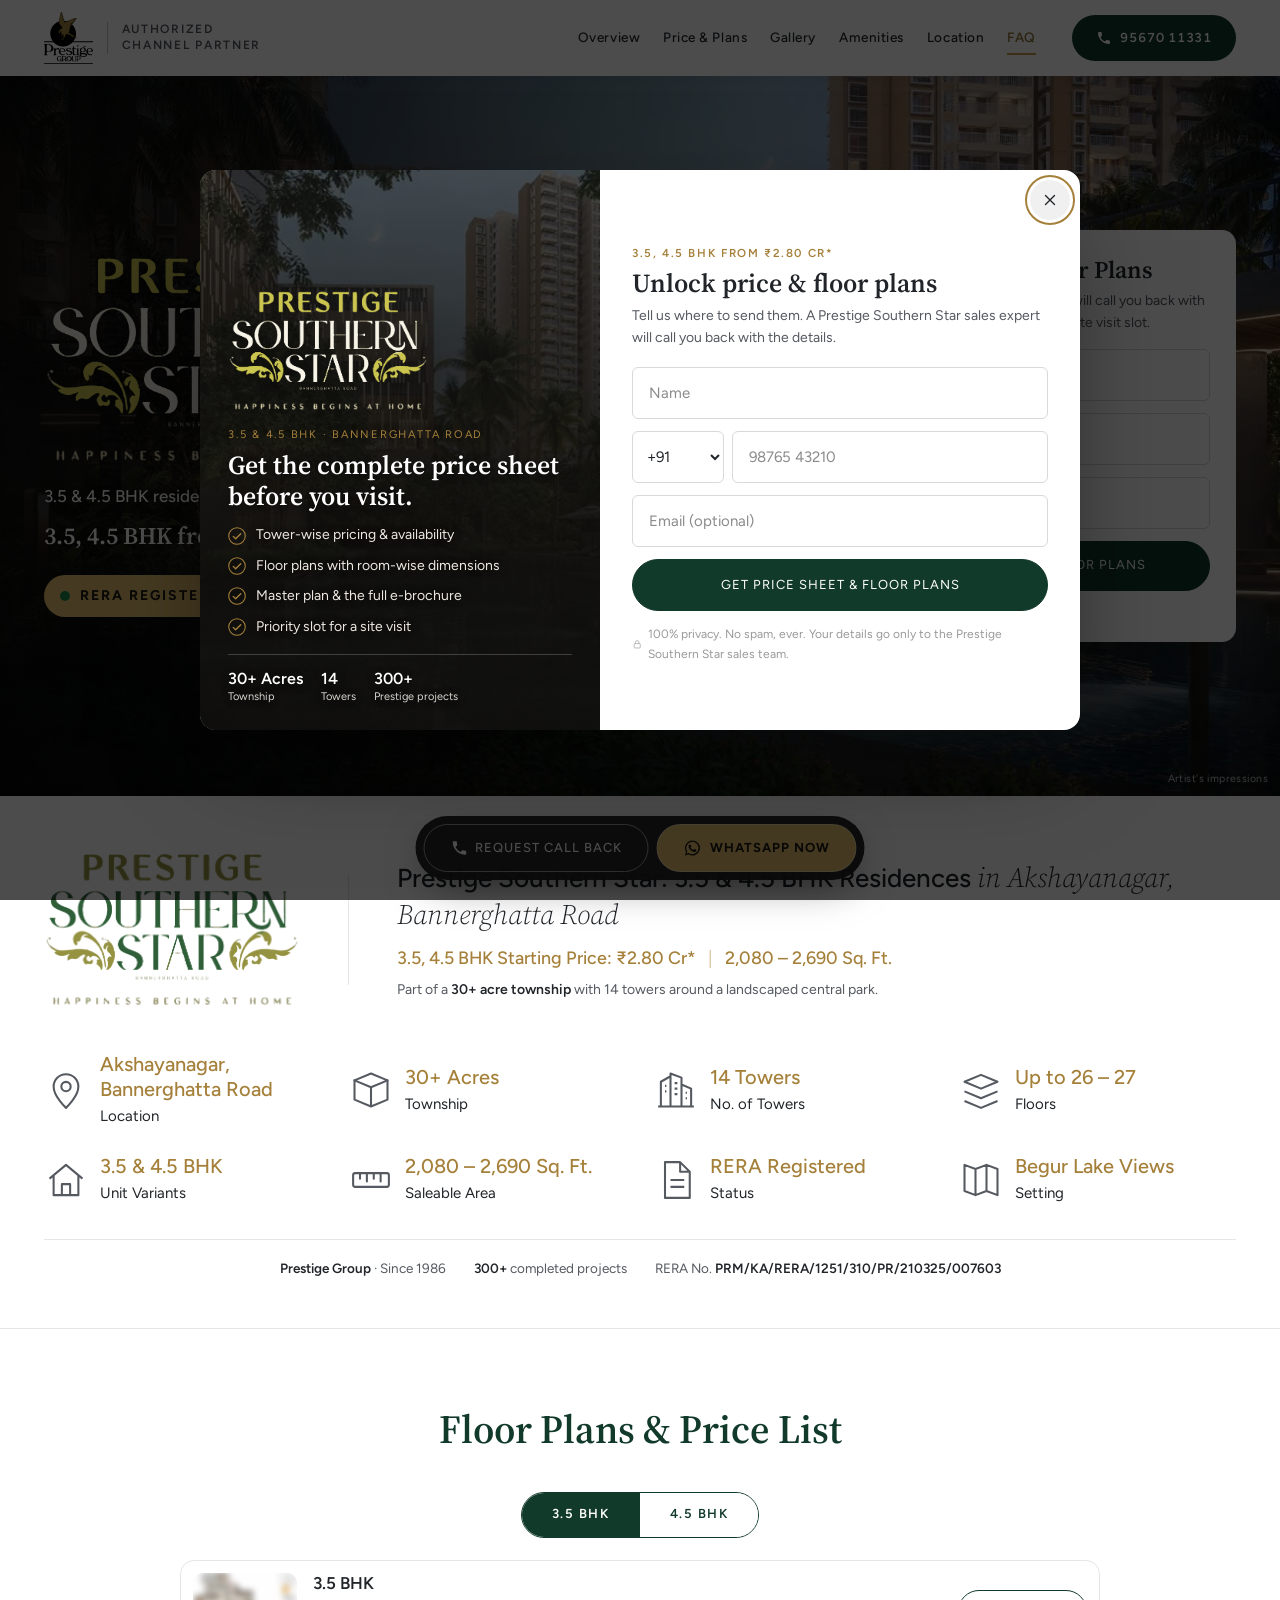
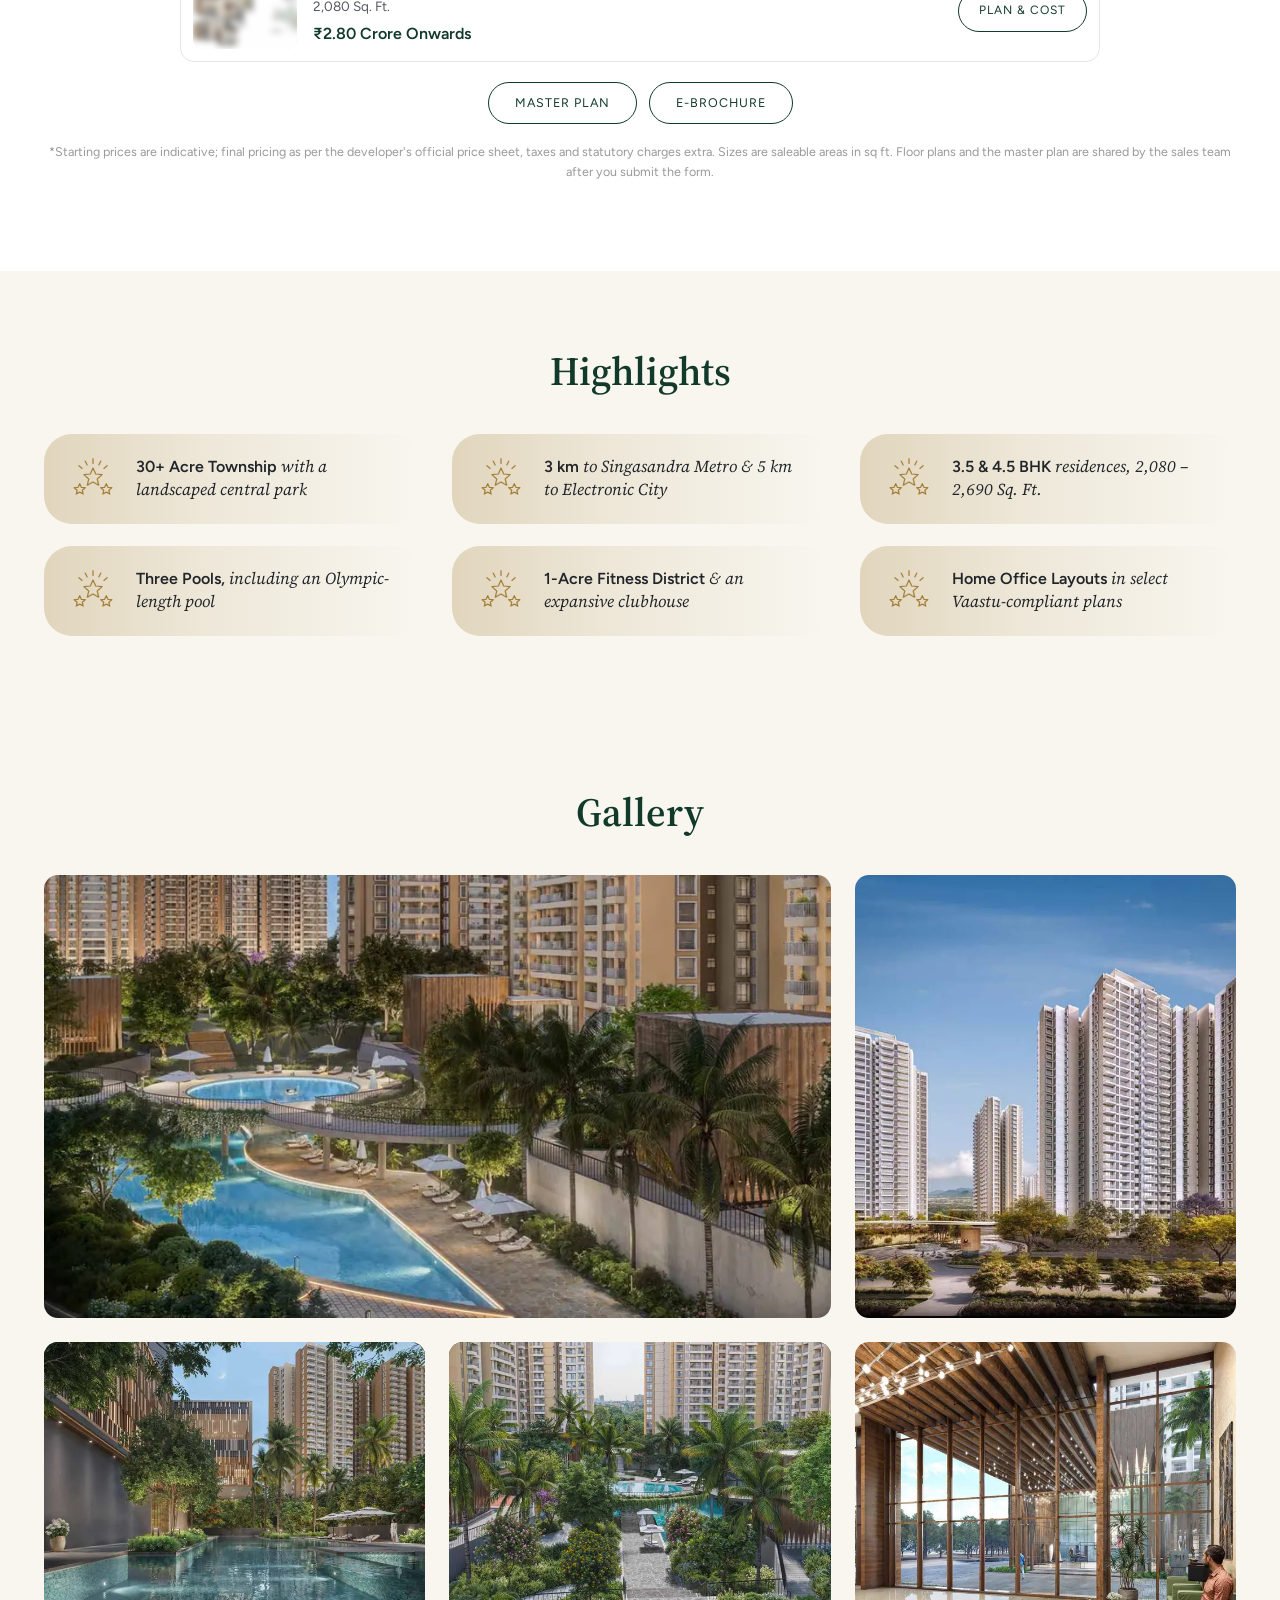
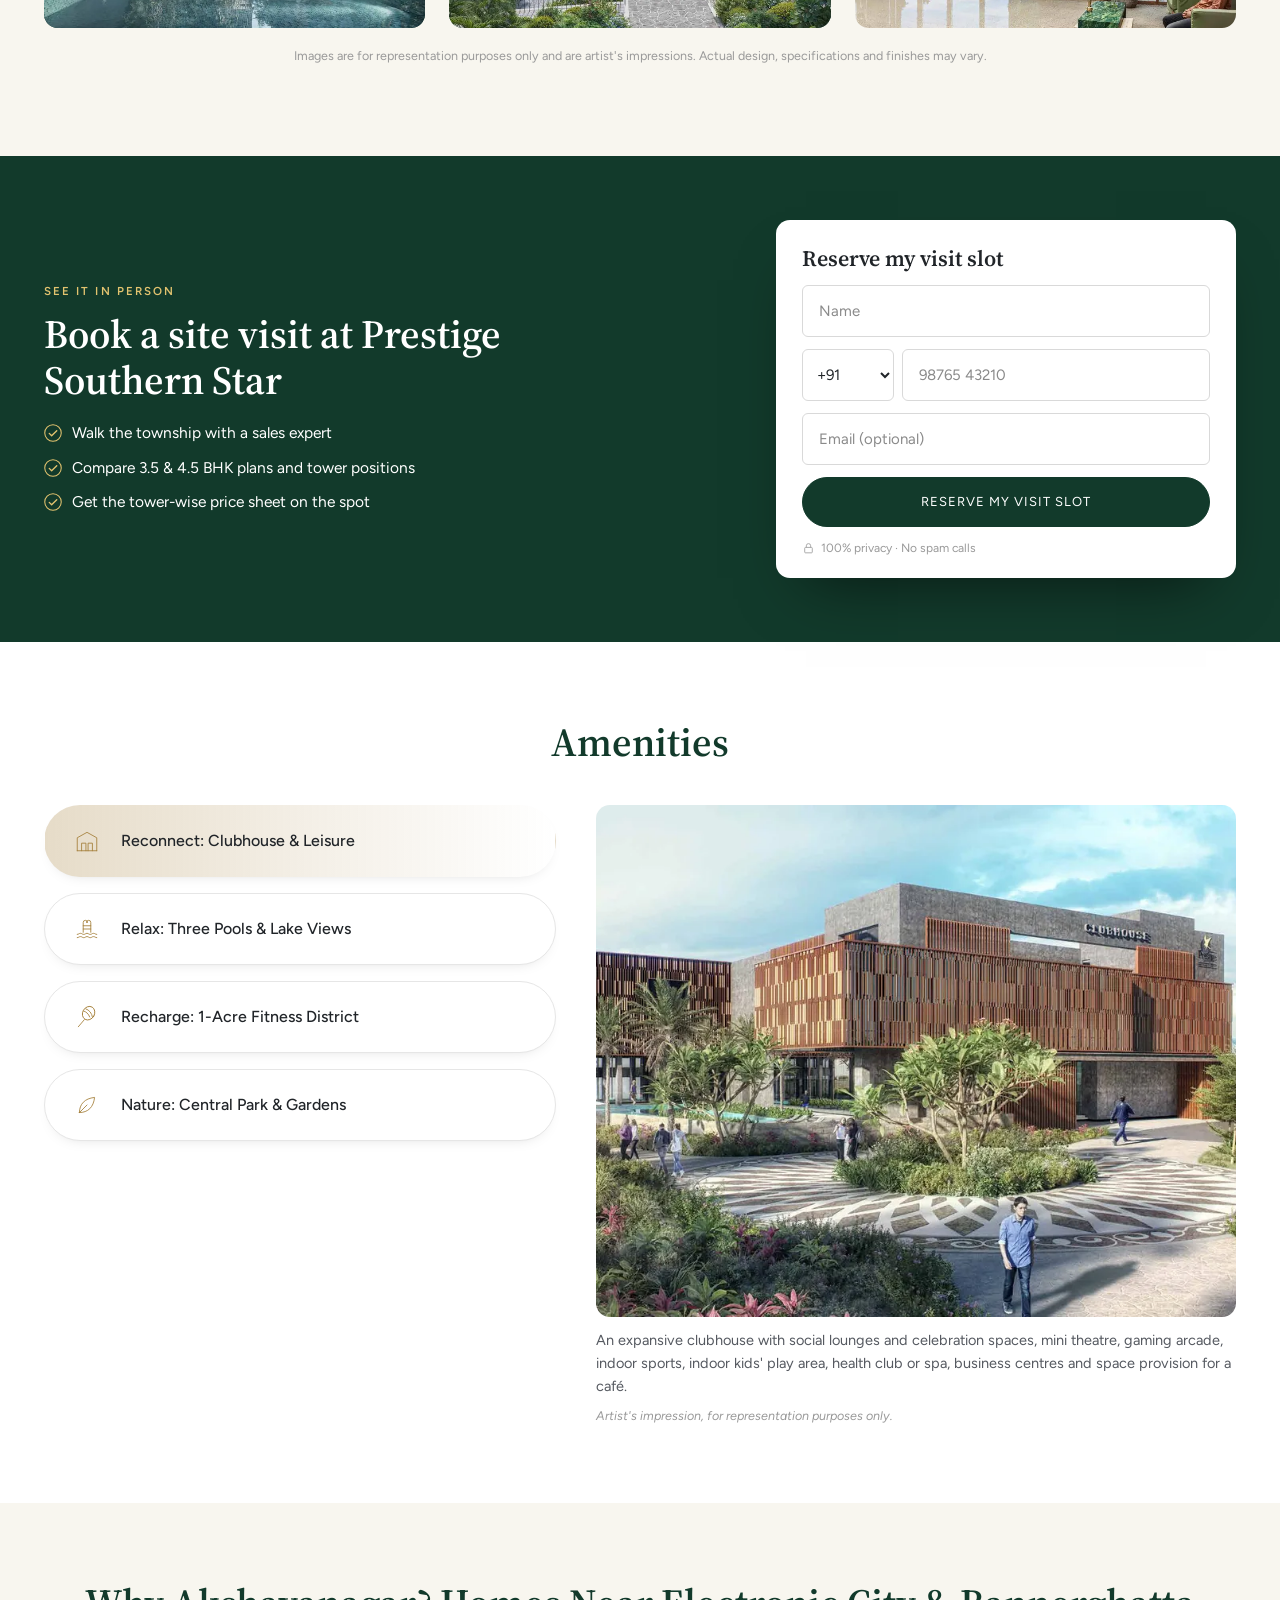
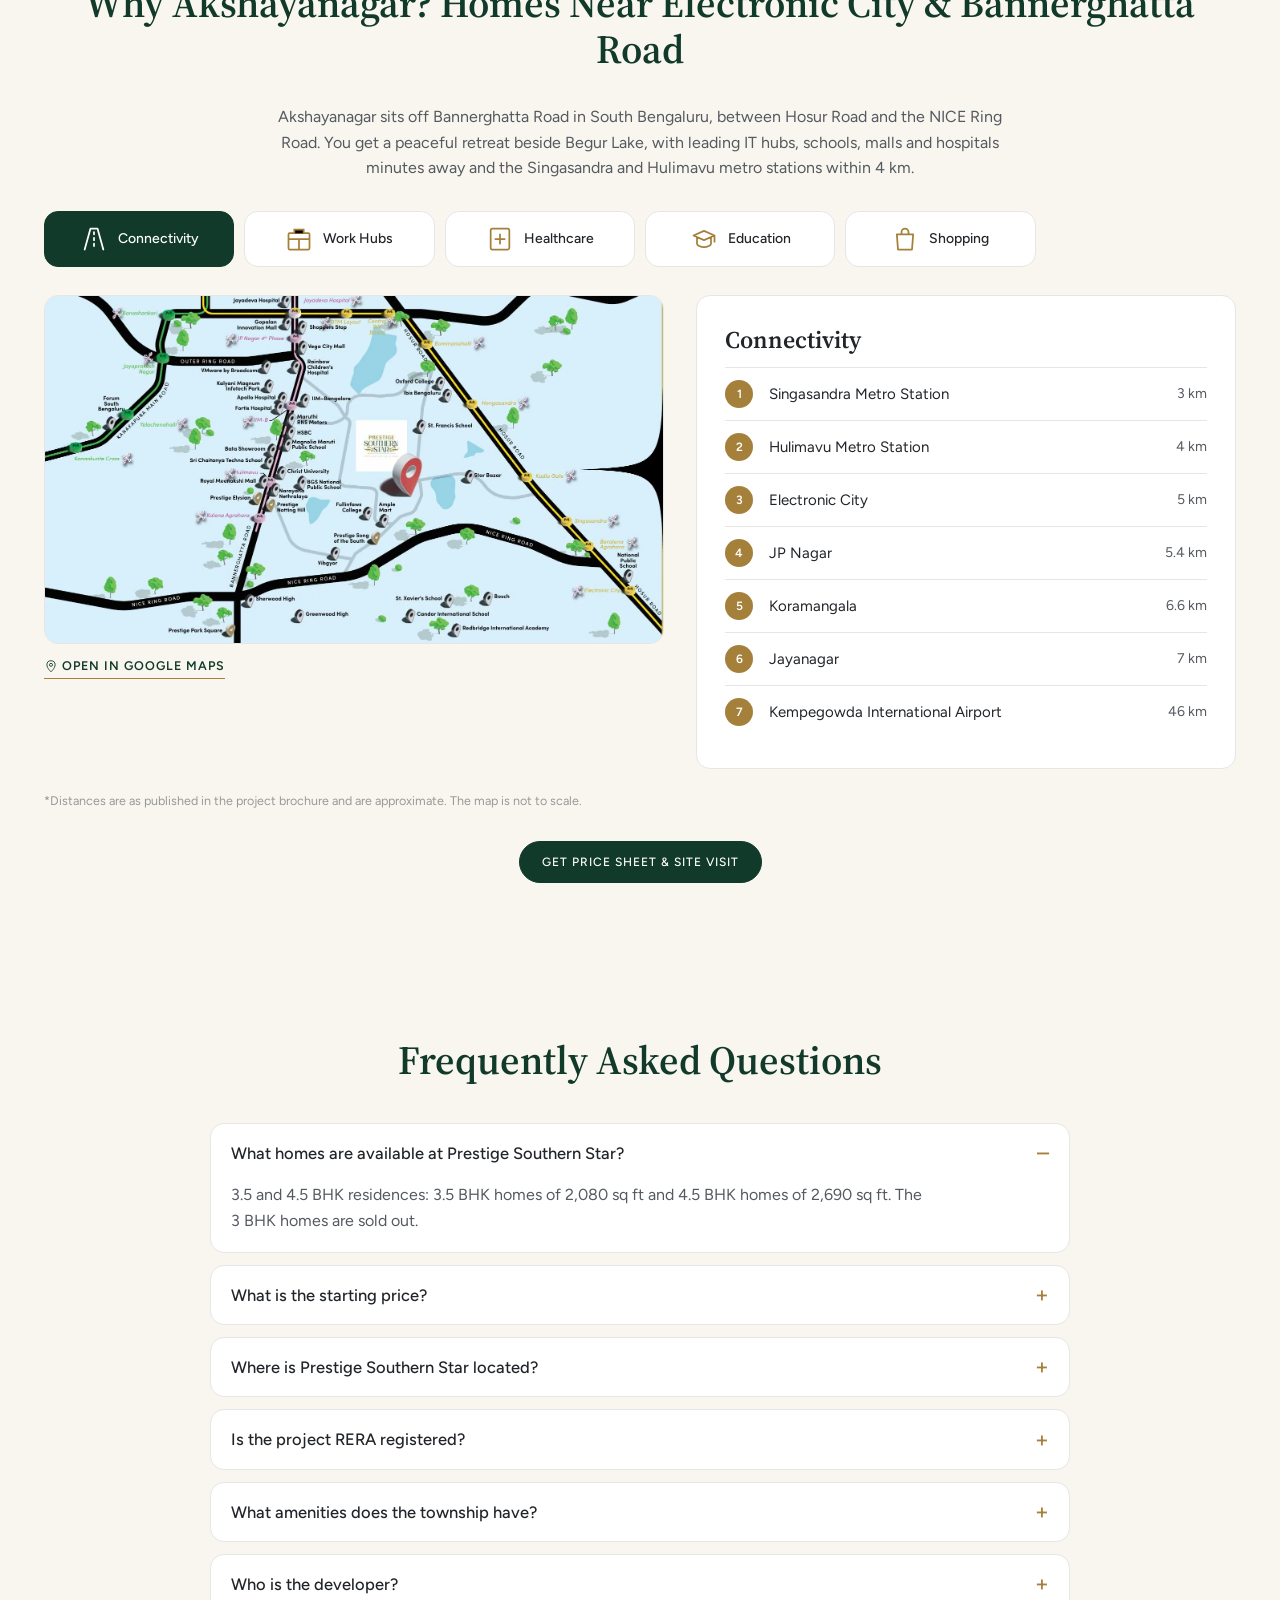
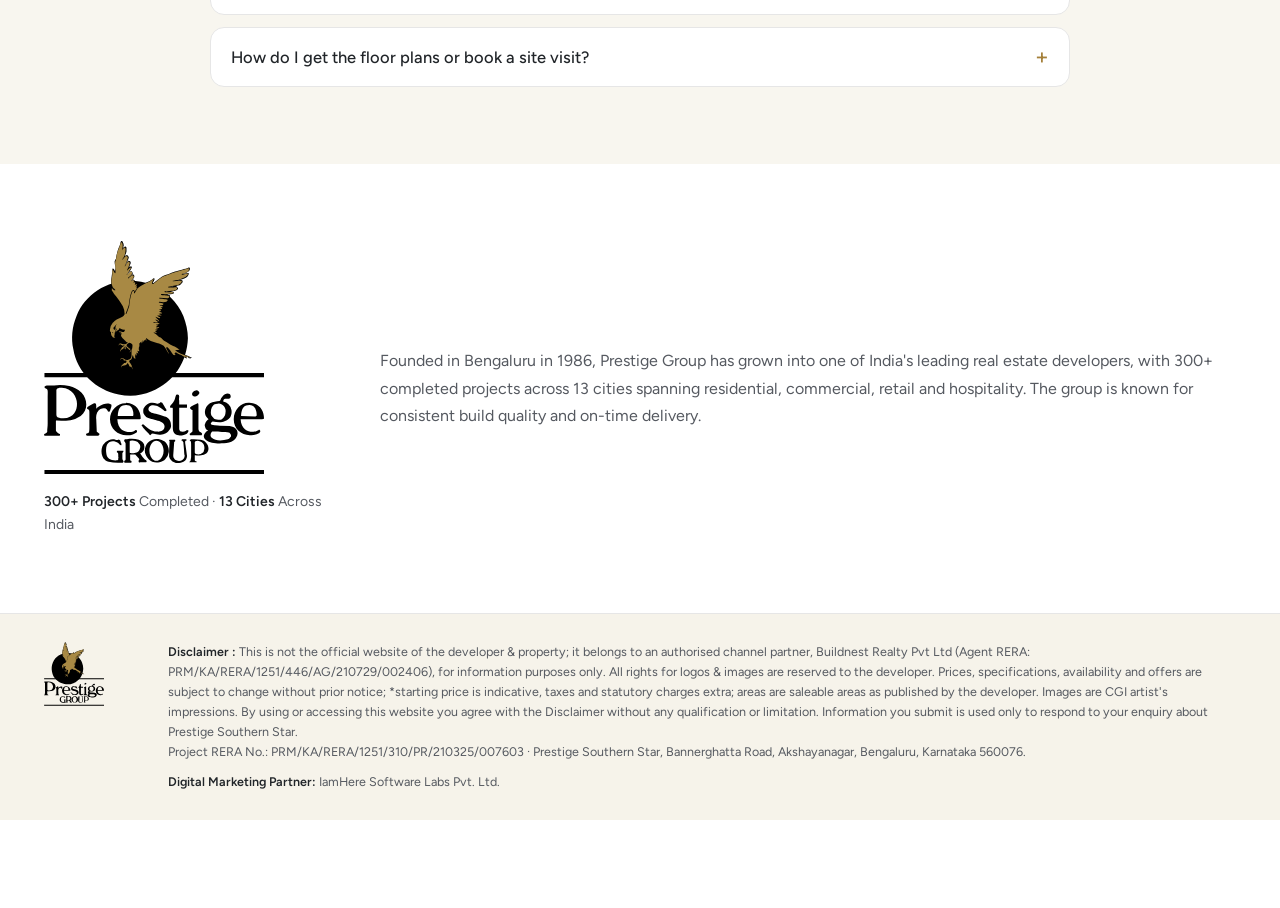
==== commit e2d99452: "Update inventory: 3 BHK sold out, 3.5 and 4.5 BHK pricing" ====
--- a/index.html
+++ b/index.html
@@ -10,13 +10,13 @@
 <meta charset="utf-8">
 <meta name="viewport" content="width=device-width, initial-scale=1">
 <title>Prestige Southern Star - Landing page</title>
-<meta name="description" content="Prestige Southern Star: 3 and 4 BHK residences (1,800 – 2,774 sq ft) in a 30+ acre township at Akshayanagar, Bannerghatta Road, South Bengaluru. 14 towers, three pools and a one-acre fitness district. 3, 4 BHK from ₹2.36 Cr*. RERA registered.">
+<meta name="description" content="Prestige Southern Star: 3.5 and 4.5 BHK residences (2,080 – 2,690 sq ft) in a 30+ acre township at Akshayanagar, Bannerghatta Road, South Bengaluru. 14 towers, three pools and a one-acre fitness district. 3.5, 4.5 BHK from ₹2.80 Cr*. RERA registered.">
 <meta name="theme-color" content="#123a2b">
 <link rel="icon" type="image/png" sizes="32x32" href="assets/img/favicon-32x32.png">
 <link rel="apple-touch-icon" sizes="180x180" href="assets/img/apple-touch-icon.png">
 <meta property="og:type" content="website">
-<meta property="og:title" content="Prestige Southern Star, Bannerghatta Road — 3 &amp; 4 BHK Residences">
-<meta property="og:description" content="A 30+ acre township at Akshayanagar, Bannerghatta Road, by Prestige Group. 3, 4 BHK from ₹2.36 Cr*. RERA registered.">
+<meta property="og:title" content="Prestige Southern Star, Bannerghatta Road — 3.5 &amp; 4.5 BHK Residences">
+<meta property="og:description" content="A 30+ acre township at Akshayanagar, Bannerghatta Road, by Prestige Group. 3.5, 4.5 BHK from ₹2.80 Cr*. RERA registered.">
 <meta property="og:image" content="assets/img/hero-1.webp">
 <meta name="twitter:card" content="summary_large_image">
 
@@ -41,12 +41,12 @@
   "@context": "https://schema.org",
   "@type": "Residence",
   "name": "Prestige Southern Star",
-  "description": "3 and 4 BHK residences by Prestige Group in a 30+ acre township at Akshayanagar, Bannerghatta Road, South Bengaluru.",
+  "description": "3.5 and 4.5 BHK residences by Prestige Group in a 30+ acre township at Akshayanagar, Bannerghatta Road, South Bengaluru.",
   "address": {"@type": "PostalAddress", "streetAddress": "Bannerghatta Road, Akshayanagar", "addressLocality": "Bengaluru", "addressRegion": "Karnataka", "postalCode": "560076", "addressCountry": "IN"}
 }
 </script>
 <script type="application/ld+json">
-{"@context": "https://schema.org", "@type": "FAQPage", "mainEntity": [{"@type": "Question", "name": "What homes are available at Prestige Southern Star?", "acceptedAnswer": {"@type": "Answer", "text": "3 and 4 BHK residences from 1,800 to 2,774 sq ft: 3 BHK + 3T (1,800 to 1,820 sq ft), 3 BHK + 3T + home office (2,083 to 2,118 sq ft) and 4 BHK + 4T + home office (2,690 to 2,774 sq ft)."}}, {"@type": "Question", "name": "What is the starting price?", "acceptedAnswer": {"@type": "Answer", "text": "3 BHK + 3T homes start at ₹2.36 Cr*, 3 BHK + 3T + home office at ₹2.75 Cr* and 4 BHK at ₹3.55 Cr*. Prices are indicative and exclude taxes and statutory charges. Ask for the tower-wise price sheet for the exact cost of a unit."}}, {"@type": "Question", "name": "Where is Prestige Southern Star located?", "acceptedAnswer": {"@type": "Answer", "text": "In Akshayanagar, off Bannerghatta Road, South Bengaluru. Singasandra Metro Station is 3 km away, Hulimavu Metro Station 4 km, Electronic City 5 km, JP Nagar 5.4 km and Koramangala 6.6 km, as per the project brochure."}}, {"@type": "Question", "name": "Is the project RERA registered?", "acceptedAnswer": {"@type": "Answer", "text": "Yes. The RERA registration number is PRM/KA/RERA/1251/310/PR/210325/007603."}}, {"@type": "Question", "name": "What amenities does the township have?", "acceptedAnswer": {"@type": "Answer", "text": "A landscaped central park, three swimming pools including an Olympic-length pool, an expansive clubhouse with a mini theatre and gaming arcade, and a one-acre fitness district with courts for tennis, badminton, squash, basketball and more."}}, {"@type": "Question", "name": "Who is the developer?", "acceptedAnswer": {"@type": "Answer", "text": "Prestige Estates Projects Limited (Prestige Group), founded in Bengaluru in 1986."}}, {"@type": "Question", "name": "How do I get the floor plans or book a site visit?", "acceptedAnswer": {"@type": "Answer", "text": "Submit the form on this page. The sales team will call you back, share the floor plans and price sheet, and fix a site visit slot that suits you."}}]}
+{"@context": "https://schema.org", "@type": "FAQPage", "mainEntity": [{"@type": "Question", "name": "What homes are available at Prestige Southern Star?", "acceptedAnswer": {"@type": "Answer", "text": "3.5 and 4.5 BHK residences: 3.5 BHK homes of 2,080 sq ft and 4.5 BHK homes of 2,690 sq ft. The 3 BHK homes are sold out."}}, {"@type": "Question", "name": "What is the starting price?", "acceptedAnswer": {"@type": "Answer", "text": "3.5 BHK homes start at ₹2.80 Cr* and 4.5 BHK homes at ₹3.60 Cr*. Prices are indicative and exclude taxes and statutory charges. Ask for the tower-wise price sheet for the exact cost of a unit."}}, {"@type": "Question", "name": "Where is Prestige Southern Star located?", "acceptedAnswer": {"@type": "Answer", "text": "In Akshayanagar, off Bannerghatta Road, South Bengaluru. Singasandra Metro Station is 3 km away, Hulimavu Metro Station 4 km, Electronic City 5 km, JP Nagar 5.4 km and Koramangala 6.6 km, as per the project brochure."}}, {"@type": "Question", "name": "Is the project RERA registered?", "acceptedAnswer": {"@type": "Answer", "text": "Yes. The RERA registration number is PRM/KA/RERA/1251/310/PR/210325/007603."}}, {"@type": "Question", "name": "What amenities does the township have?", "acceptedAnswer": {"@type": "Answer", "text": "A landscaped central park, three swimming pools including an Olympic-length pool, an expansive clubhouse with a mini theatre and gaming arcade, and a one-acre fitness district with courts for tennis, badminton, squash, basketball and more."}}, {"@type": "Question", "name": "Who is the developer?", "acceptedAnswer": {"@type": "Answer", "text": "Prestige Estates Projects Limited (Prestige Group), founded in Bengaluru in 1986."}}, {"@type": "Question", "name": "How do I get the floor plans or book a site visit?", "acceptedAnswer": {"@type": "Answer", "text": "Submit the form on this page. The sales team will call you back, share the floor plans and price sheet, and fix a site visit slot that suits you."}}]}
 </script>
 <style>
 /* Popup on phones: same structure as desktop (image panel + form), squeezed vertically, easy to close */
@@ -151,8 +151,8 @@
   <div class="wrap hero-grid">
     <div class="hero-copy">
       <div class="hero-mark hero-lockup"><img class="ss-logo ss-logo-hero" src="assets/img/southern-star-logo-light-v12.webp" width="1038" height="633" alt="Prestige Southern Star, Akshayanagar, Bannerghatta Road"></div>
-      <p class="hero-line">3 &amp; 4 BHK residences · Akshayanagar, Bannerghatta Road</p>
-      <p class="hero-price">3, 4 BHK from ₹2.36 Cr* · 1,800 – 2,774 Sq. Ft.</p>
+      <p class="hero-line">3.5 &amp; 4.5 BHK residences · Akshayanagar, Bannerghatta Road</p>
+      <p class="hero-price">3.5, 4.5 BHK from ₹2.80 Cr* · 2,080 – 2,690 Sq. Ft.</p>
       <p class="hero-eoi"><span class="hero-eoi-dot" aria-hidden="true"></span>RERA Registered · 30+ Acre Township</p>
     </div>
     <div class="hero-form">
@@ -170,8 +170,8 @@
     <div class="intro-top">
       <div class="intro-logo"><img class="ss-logo ss-logo-intro" src="assets/img/southern-star-logo-v12.webp" width="1038" height="633" alt="Prestige Southern Star logo"></div>
       <div class="intro-text">
-        <h1 id="hero-title">Prestige Southern Star: 3 &amp; 4 BHK Residences <em>in Akshayanagar, Bannerghatta Road</em></h1>
-        <p class="intro-price">3, 4 BHK Starting Price: ₹2.36 Cr* <i aria-hidden="true">|</i> 1,800 – 2,774 Sq. Ft.</p>
+        <h1 id="hero-title">Prestige Southern Star: 3.5 &amp; 4.5 BHK Residences <em>in Akshayanagar, Bannerghatta Road</em></h1>
+        <p class="intro-price">3.5, 4.5 BHK Starting Price: ₹2.80 Cr* <i aria-hidden="true">|</i> 2,080 – 2,690 Sq. Ft.</p>
         <p class="intro-aka">Part of a <strong>30+ acre township</strong> with 14 towers around a landscaped central park.</p>
       </div>
     </div>
@@ -180,8 +180,8 @@
       <li><svg aria-hidden="true" width="44" height="44"><use href="#f-area"/></svg><div><strong>30+ Acres</strong><span>Township</span></div></li>
       <li><svg aria-hidden="true" width="44" height="44"><use href="#f-tower"/></svg><div><strong>14 Towers</strong><span>No. of Towers</span></div></li>
       <li><svg aria-hidden="true" width="44" height="44"><use href="#f-floors"/></svg><div><strong>Up to 26 – 27</strong><span>Floors</span></div></li>
-      <li><svg aria-hidden="true" width="44" height="44"><use href="#f-home"/></svg><div><strong>3 &amp; 4 BHK</strong><span>Unit Variants</span></div></li>
-      <li><svg aria-hidden="true" width="44" height="44"><use href="#f-ruler"/></svg><div><strong>1,800 – 2,774 Sq. Ft.</strong><span>Saleable Area</span></div></li>
+      <li><svg aria-hidden="true" width="44" height="44"><use href="#f-home"/></svg><div><strong>3.5 &amp; 4.5 BHK</strong><span>Unit Variants</span></div></li>
+      <li><svg aria-hidden="true" width="44" height="44"><use href="#f-ruler"/></svg><div><strong>2,080 – 2,690 Sq. Ft.</strong><span>Saleable Area</span></div></li>
       <li><svg aria-hidden="true" width="44" height="44"><use href="#f-doc"/></svg><div><strong>RERA Registered</strong><span>Status</span></div></li>
       <li><svg aria-hidden="true" width="44" height="44"><use href="#f-plan"/></svg><div><strong>Begur Lake Views</strong><span>Setting</span></div></li>
     </ul>
@@ -194,26 +194,21 @@
   <div class="wrap">
     <h2 id="pricing-title" class="display center">Floor Plans &amp; Price List</h2>
     <div class="seg" role="tablist" aria-label="Configuration">
-      <button class="seg-tab is-active" type="button" role="tab" aria-selected="true" aria-controls="cfg-3bhk" id="tab-3bhk" data-cta="pricing_tab_3bhk">3 BHK</button>
-      <button class="seg-tab" type="button" role="tab" aria-selected="false" aria-controls="cfg-4bhk" id="tab-4bhk" data-cta="pricing_tab_4bhk">4 BHK</button>
+      <button class="seg-tab is-active" type="button" role="tab" aria-selected="true" aria-controls="cfg-3bhk" id="tab-3bhk" data-cta="pricing_tab_35bhk">3.5 BHK</button>
+      <button class="seg-tab" type="button" role="tab" aria-selected="false" aria-controls="cfg-4bhk" id="tab-4bhk" data-cta="pricing_tab_45bhk">4.5 BHK</button>
     </div>
     <div class="cr-list" id="cfg-3bhk" role="tabpanel" aria-labelledby="tab-3bhk">
         <div class="cr">
-          <button class="cr-img js-open-enquiry" type="button" data-cta="pricing_3bhk3t_img" data-intent="floor_plan" data-config="3 BHK + 3T" aria-label="Get the 3 BHK + 3T floor plan"><img src="assets/img/plan-3bhk-premia.webp" width="900" height="550" loading="lazy" decoding="async" alt=""></button>
-          <div class="cr-txt"><h3>3 BHK + 3T</h3><p>1,800 – 1,820 Sq. Ft.</p><p class="cr-price amt">₹2.36 Crore Onwards</p></div>
-          <button class="btn-outline js-open-enquiry" type="button" data-cta="pricing_3bhk3t" data-intent="floor_plan" data-config="3 BHK + 3T">Plan &amp; Cost</button>
-        </div>
-        <div class="cr">
-          <button class="cr-img js-open-enquiry" type="button" data-cta="pricing_3bhk3tho_img" data-intent="floor_plan" data-config="3 BHK + 3T + Home Office" aria-label="Get the 3 BHK + 3T + Home Office floor plan"><img src="assets/img/plan-3bhk-ultima.webp" width="900" height="550" loading="lazy" decoding="async" alt=""></button>
-          <div class="cr-txt"><h3>3 BHK + 3T + Home Office</h3><p>2,083 – 2,118 Sq. Ft.</p><p class="cr-price amt">₹2.75 Crore Onwards</p></div>
-          <button class="btn-outline js-open-enquiry" type="button" data-cta="pricing_3bhk3tho" data-intent="floor_plan" data-config="3 BHK + 3T + Home Office">Plan &amp; Cost</button>
+          <button class="cr-img js-open-enquiry" type="button" data-cta="pricing_35bhk_img" data-intent="floor_plan" data-config="3.5 BHK" aria-label="Get the 3.5 BHK floor plan"><img src="assets/img/plan-3bhk-ultima.webp" width="900" height="550" loading="lazy" decoding="async" alt=""></button>
+          <div class="cr-txt"><h3>3.5 BHK</h3><p>2,080 Sq. Ft.</p><p class="cr-price amt">₹2.80 Crore Onwards</p></div>
+          <button class="btn-outline js-open-enquiry" type="button" data-cta="pricing_35bhk" data-intent="floor_plan" data-config="3.5 BHK">Plan &amp; Cost</button>
         </div>
     </div>
     <div class="cr-list" id="cfg-4bhk" role="tabpanel" aria-labelledby="tab-4bhk" hidden>
         <div class="cr">
-          <button class="cr-img js-open-enquiry" type="button" data-cta="pricing_4bhk4tho_img" data-intent="floor_plan" data-config="4 BHK + 4T + Home Office" aria-label="Get the 4 BHK + 4T + Home Office floor plan"><img src="assets/img/plan-4bhk.webp" width="900" height="550" loading="lazy" decoding="async" alt=""></button>
-          <div class="cr-txt"><h3>4 BHK + 4T + Home Office</h3><p>2,690 – 2,774 Sq. Ft.</p><p class="cr-price amt">₹3.55 Crore Onwards</p></div>
-          <button class="btn-outline js-open-enquiry" type="button" data-cta="pricing_4bhk4tho" data-intent="floor_plan" data-config="4 BHK + 4T + Home Office">Plan &amp; Cost</button>
+          <button class="cr-img js-open-enquiry" type="button" data-cta="pricing_45bhk_img" data-intent="floor_plan" data-config="4.5 BHK" aria-label="Get the 4.5 BHK floor plan"><img src="assets/img/plan-4bhk.webp" width="900" height="550" loading="lazy" decoding="async" alt=""></button>
+          <div class="cr-txt"><h3>4.5 BHK</h3><p>2,690 Sq. Ft.</p><p class="cr-price amt">₹3.60 Crore Onwards</p></div>
+          <button class="btn-outline js-open-enquiry" type="button" data-cta="pricing_45bhk" data-intent="floor_plan" data-config="4.5 BHK">Plan &amp; Cost</button>
         </div>
     </div>
     <div class="cr-links">
@@ -231,7 +226,7 @@
     <ul class="hl-grid">
       <li><svg aria-hidden="true" width="58" height="58"><use href="#i-stars"/></svg><p><strong>30+ Acre Township</strong> <em>with a landscaped central park</em></p></li>
       <li><svg aria-hidden="true" width="58" height="58"><use href="#i-stars"/></svg><p><strong>3 km</strong> <em>to Singasandra Metro &amp; 5 km to Electronic City</em></p></li>
-      <li><svg aria-hidden="true" width="58" height="58"><use href="#i-stars"/></svg><p><strong>3 &amp; 4 BHK</strong> <em>residences, 1,800 – 2,774 Sq. Ft.</em></p></li>
+      <li><svg aria-hidden="true" width="58" height="58"><use href="#i-stars"/></svg><p><strong>3.5 &amp; 4.5 BHK</strong> <em>residences, 2,080 – 2,690 Sq. Ft.</em></p></li>
       <li><svg aria-hidden="true" width="58" height="58"><use href="#i-stars"/></svg><p><strong>Three Pools,</strong> <em>including an Olympic-length pool</em></p></li>
       <li><svg aria-hidden="true" width="58" height="58"><use href="#i-stars"/></svg><p><strong>1-Acre Fitness District</strong> <em>&amp; an expansive clubhouse</em></p></li>
       <li><svg aria-hidden="true" width="58" height="58"><use href="#i-stars"/></svg><p><strong>Home Office Layouts</strong> <em>in select Vaastu-compliant plans</em></p></li>
@@ -262,7 +257,7 @@
       <h2 id="visit-title" class="display">Book a site visit at Prestige Southern Star</h2>
       <ul class="ss-ticks">
         <li><svg aria-hidden="true" width="18" height="18"><use href="#i-check"/></svg>Walk the township with a sales expert</li>
-        <li><svg aria-hidden="true" width="18" height="18"><use href="#i-check"/></svg>Compare 3 &amp; 4 BHK plans and tower positions</li>
+        <li><svg aria-hidden="true" width="18" height="18"><use href="#i-check"/></svg>Compare 3.5 &amp; 4.5 BHK plans and tower positions</li>
         <li><svg aria-hidden="true" width="18" height="18"><use href="#i-check"/></svg>Get the tower-wise price sheet on the spot</li>
       </ul>
     </div>
@@ -318,8 +313,8 @@
   <div class="wrap">
     <h2 id="faq-title" class="display center">Frequently Asked Questions</h2>
     <div class="ss-faq-list">
-      <details open><summary>What homes are available at Prestige Southern Star?</summary><p>3 and 4 BHK residences from 1,800 to 2,774 sq ft: 3 BHK + 3T (1,800 to 1,820 sq ft), 3 BHK + 3T + home office (2,083 to 2,118 sq ft) and 4 BHK + 4T + home office (2,690 to 2,774 sq ft).</p></details>
-      <details><summary>What is the starting price?</summary><p>3 BHK + 3T homes start at ₹2.36 Cr*, 3 BHK + 3T + home office at ₹2.75 Cr* and 4 BHK at ₹3.55 Cr*. Prices are indicative and exclude taxes and statutory charges. Ask for the tower-wise price sheet for the exact cost of a unit.</p></details>
+      <details open><summary>What homes are available at Prestige Southern Star?</summary><p>3.5 and 4.5 BHK residences: 3.5 BHK homes of 2,080 sq ft and 4.5 BHK homes of 2,690 sq ft. The 3 BHK homes are sold out.</p></details>
+      <details><summary>What is the starting price?</summary><p>3.5 BHK homes start at ₹2.80 Cr* and 4.5 BHK homes at ₹3.60 Cr*. Prices are indicative and exclude taxes and statutory charges. Ask for the tower-wise price sheet for the exact cost of a unit.</p></details>
       <details><summary>Where is Prestige Southern Star located?</summary><p>In Akshayanagar, off Bannerghatta Road, South Bengaluru. Singasandra Metro Station is 3 km away, Hulimavu Metro Station 4 km, Electronic City 5 km, JP Nagar 5.4 km and Koramangala 6.6 km, as per the project brochure.</p></details>
       <details><summary>Is the project RERA registered?</summary><p>Yes. The RERA registration number is PRM/KA/RERA/1251/310/PR/210325/007603.</p></details>
       <details><summary>What amenities does the township have?</summary><p>A landscaped central park, three swimming pools including an Olympic-length pool, an expansive clubhouse with a mini theatre and gaming arcade, and a one-acre fitness district with courts for tennis, badminton, squash, basketball and more.</p></details>
@@ -373,7 +368,7 @@
       <img class="modal-photo" src="assets/img/g-pool-900.webp" width="900" height="507" alt="" decoding="async">
       <div class="modal-offer-inner">
         <div class="modal-lockup"><img class="ss-logo ss-logo-modal" src="assets/img/southern-star-logo-light-v12.webp" width="1038" height="633" alt="Prestige Southern Star, Akshayanagar, Bannerghatta Road" loading="lazy" decoding="async"></div>
-        <p class="modal-eyebrow">3 &amp; 4 BHK · Bannerghatta Road</p>
+        <p class="modal-eyebrow">3.5 &amp; 4.5 BHK · Bannerghatta Road</p>
         <h3>Get the complete price sheet before you visit.</h3>
         <ul class="modal-perks">
           <li><svg aria-hidden="true" width="18" height="18"><use href="#i-check"/></svg>Tower-wise pricing &amp; availability</li>
@@ -389,7 +384,7 @@
       </div>
     </aside>
     <div class="modal-inner">
-      <p class="modal-tag">3, 4 BHK from ₹2.36 Cr*</p>
+      <p class="modal-tag">3.5, 4.5 BHK from ₹2.80 Cr*</p>
       <h2 id="modal-title" class="form-title js-modal-title">Unlock price &amp; floor plans</h2>
       <p class="form-lede js-modal-lede">Tell us where to send them. A Prestige Southern Star sales expert will call you back with the details.</p>
       <div class="js-form-slot" data-form-id="modal"></div>
